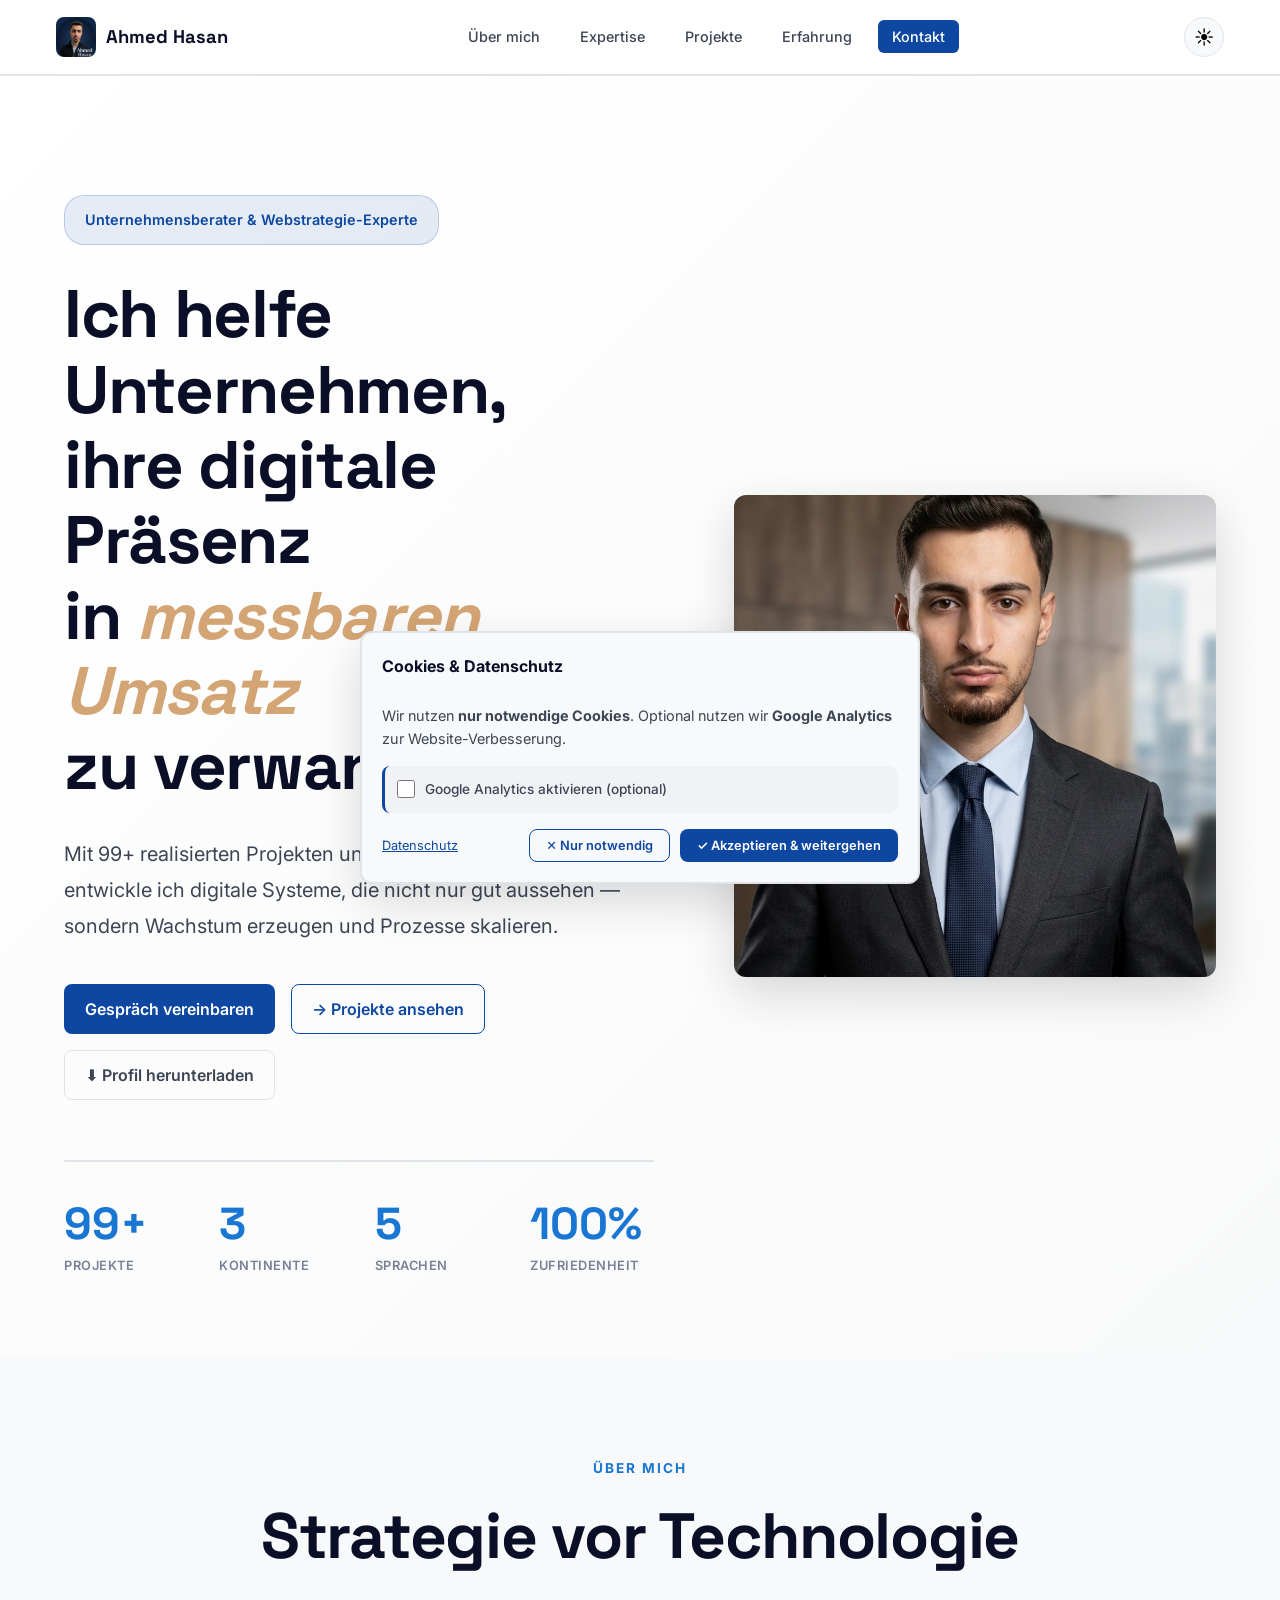
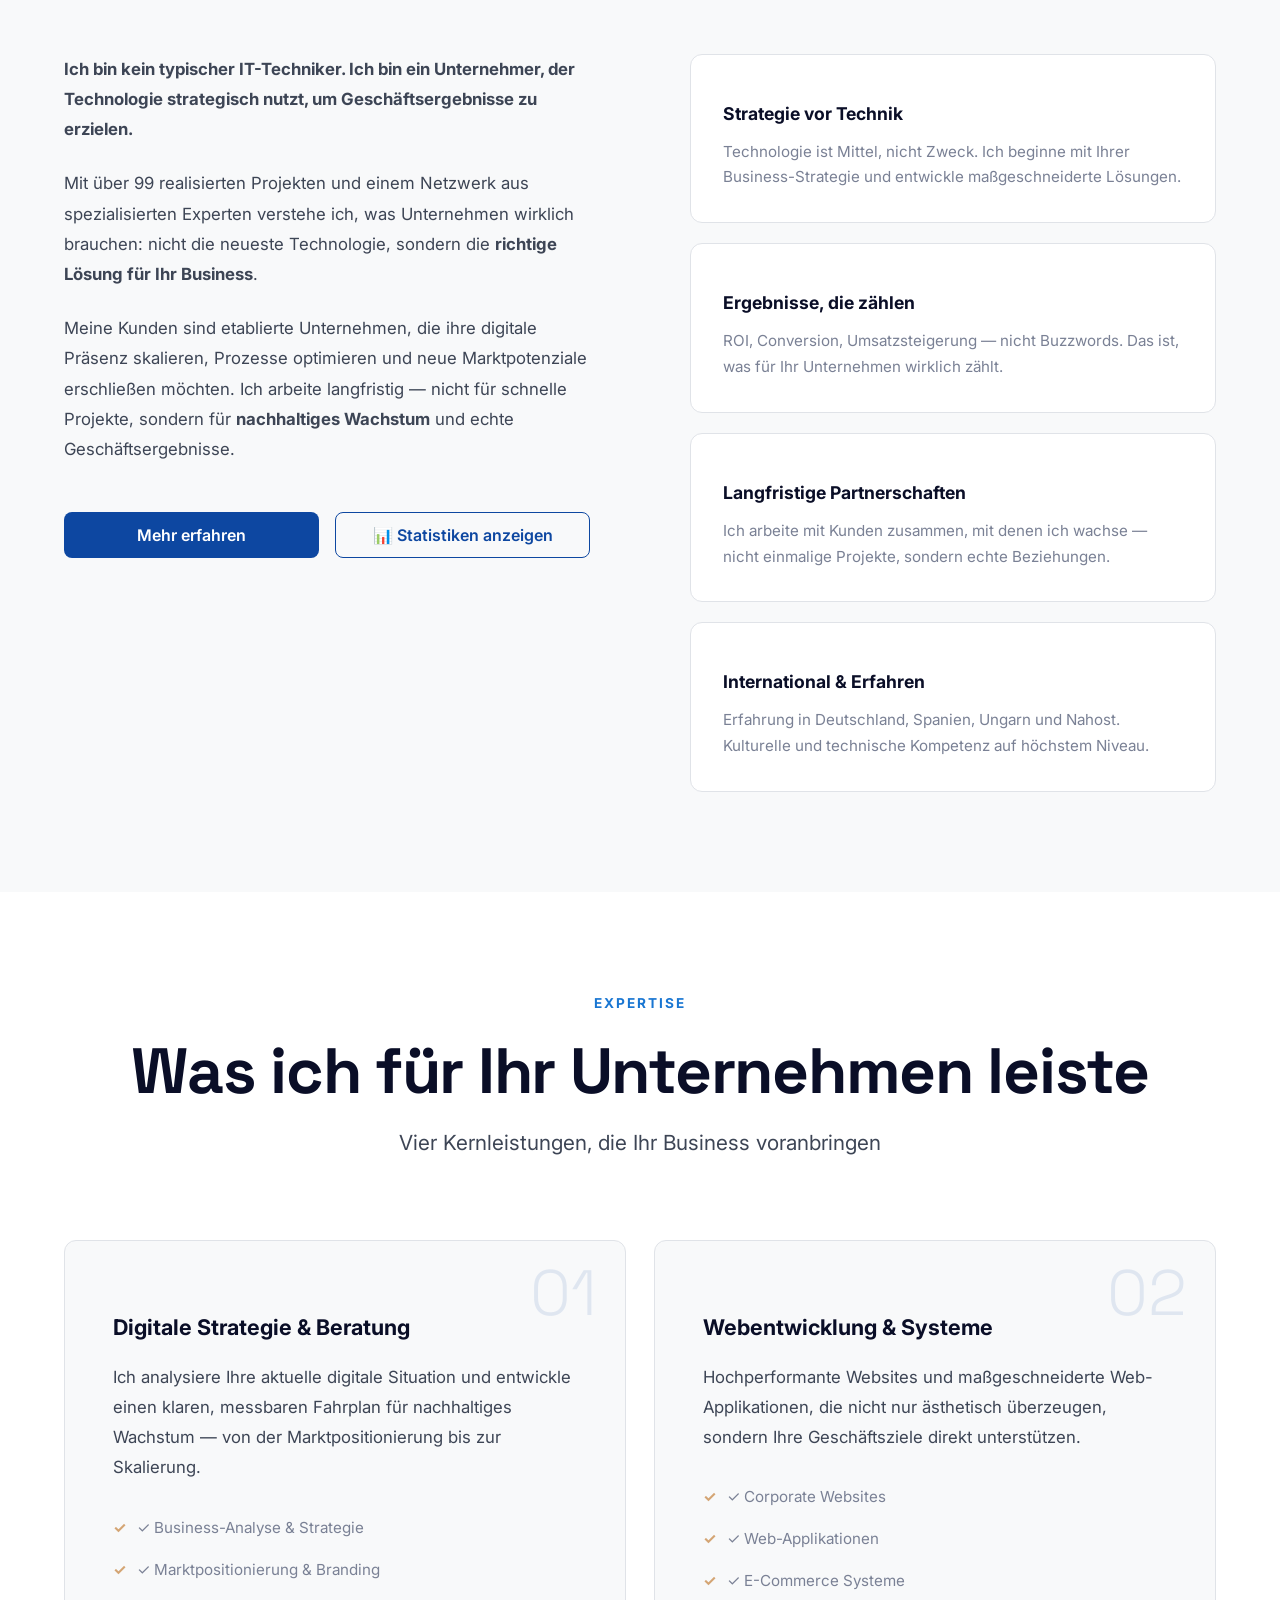
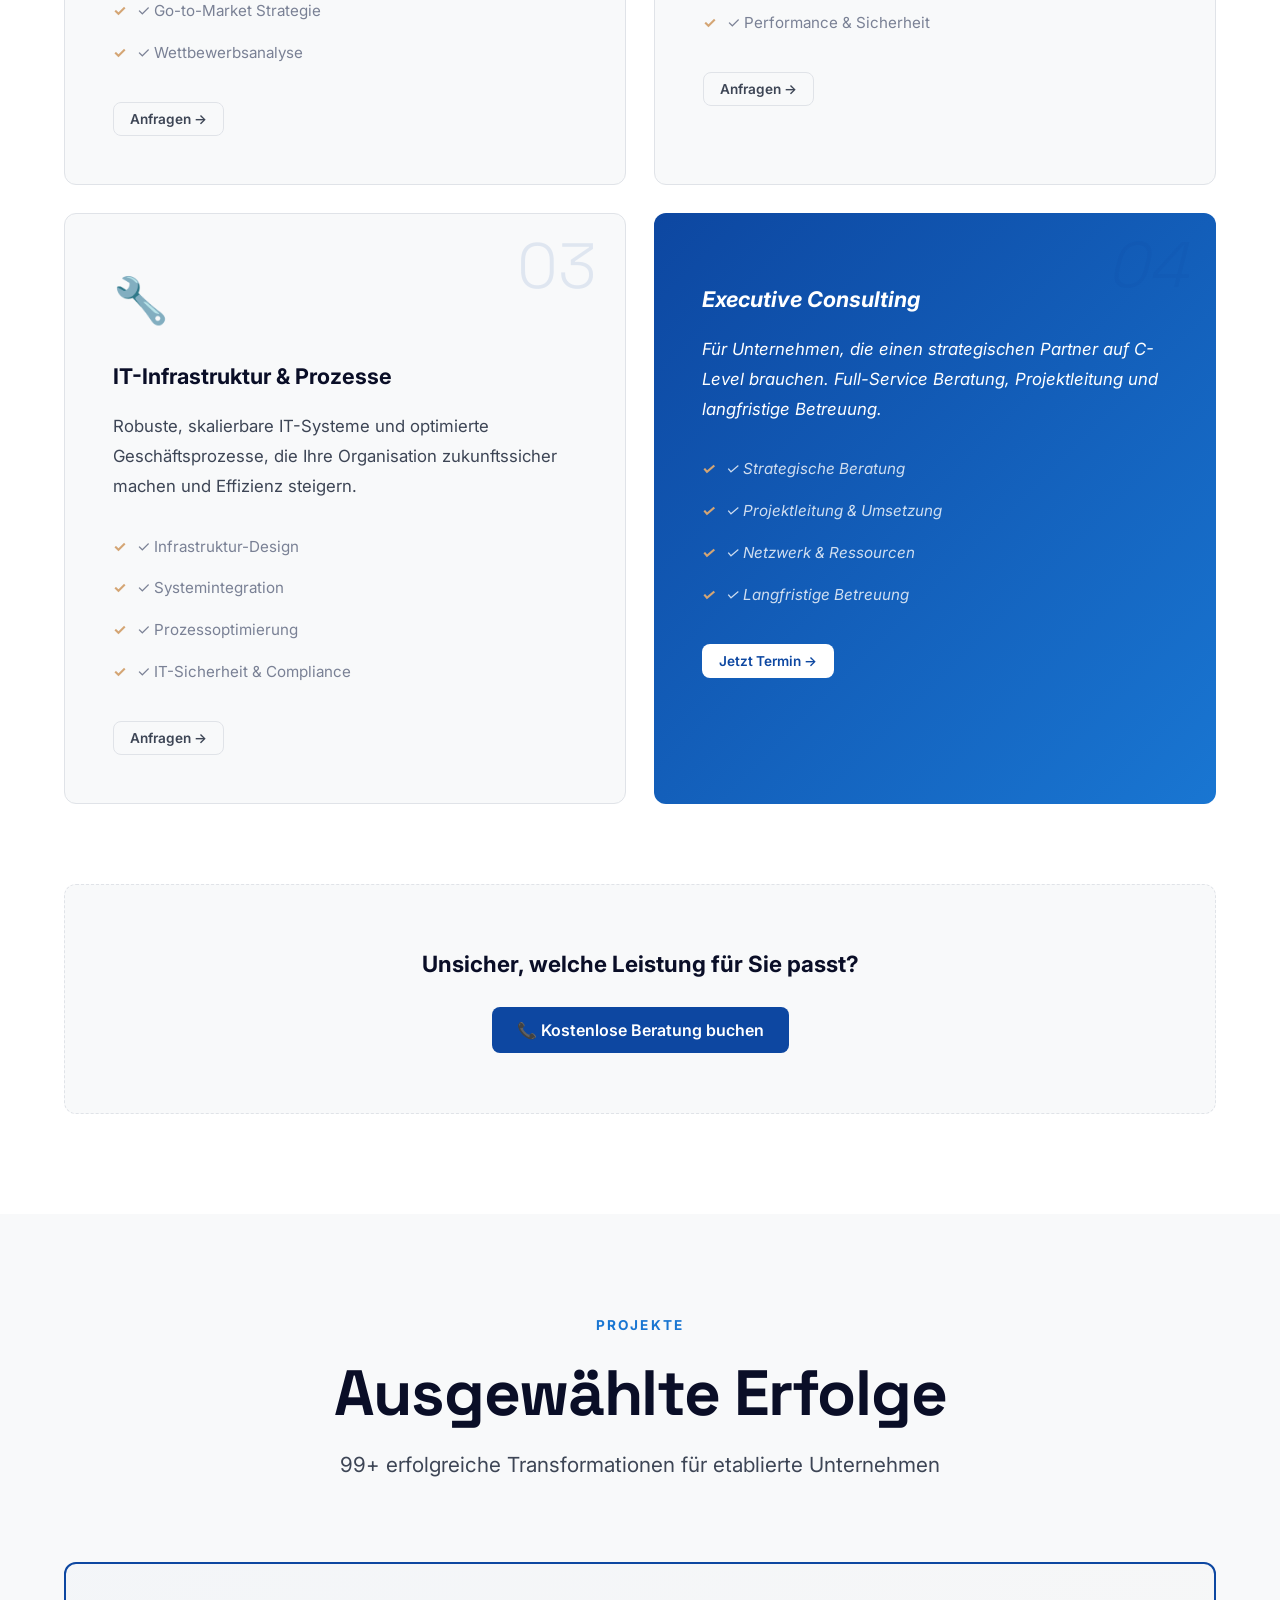
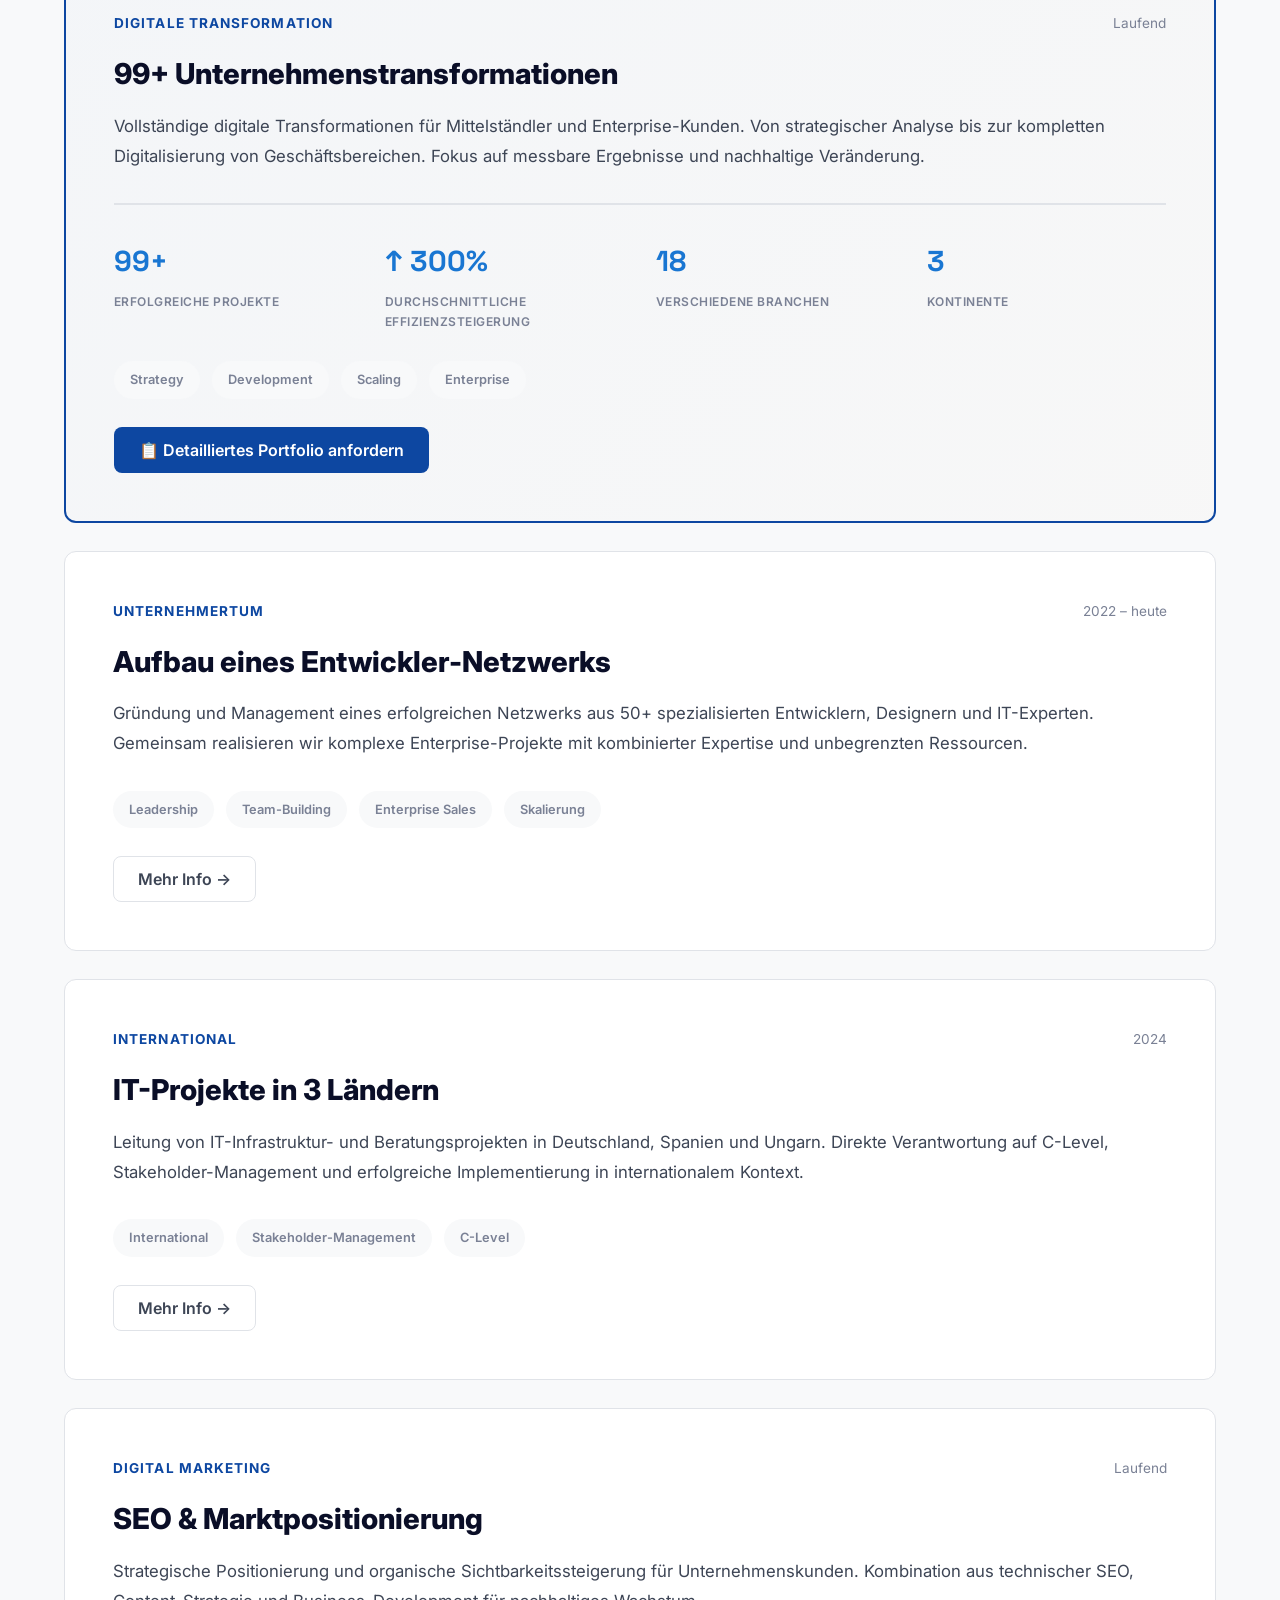
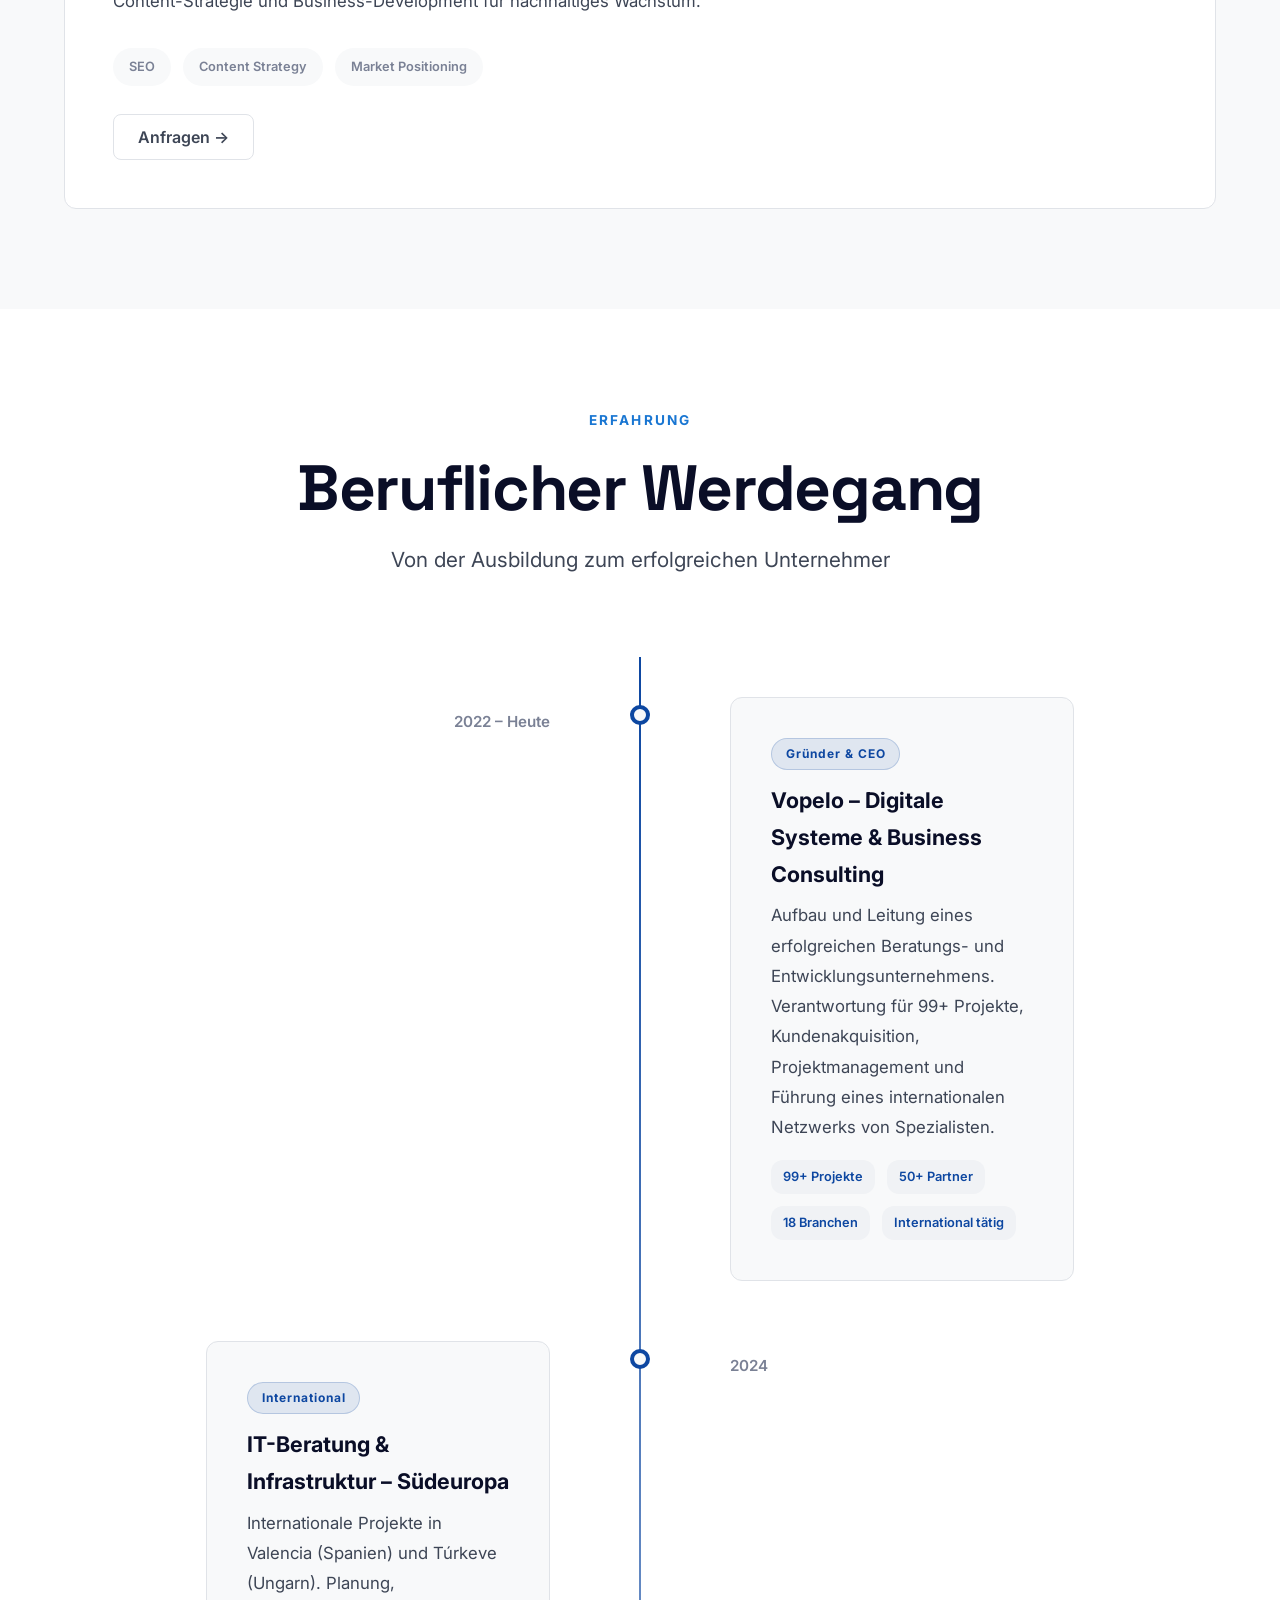
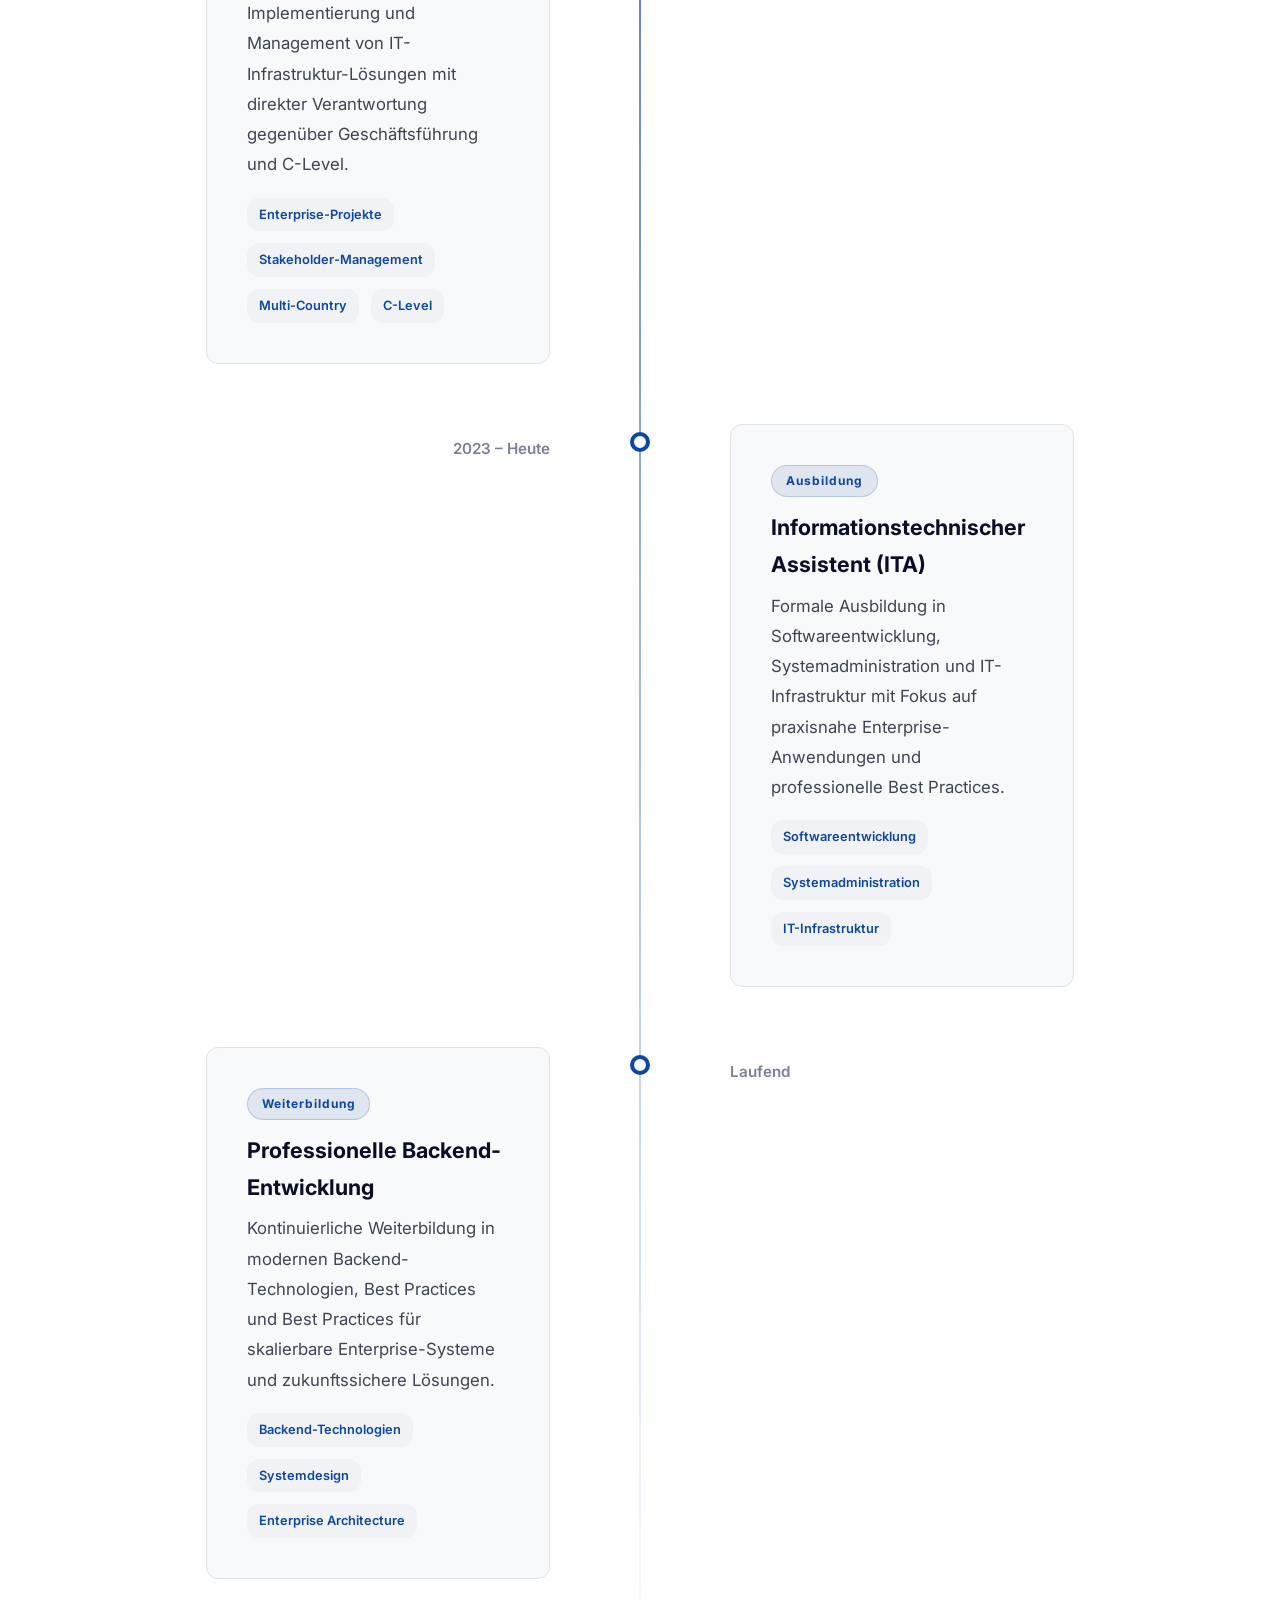
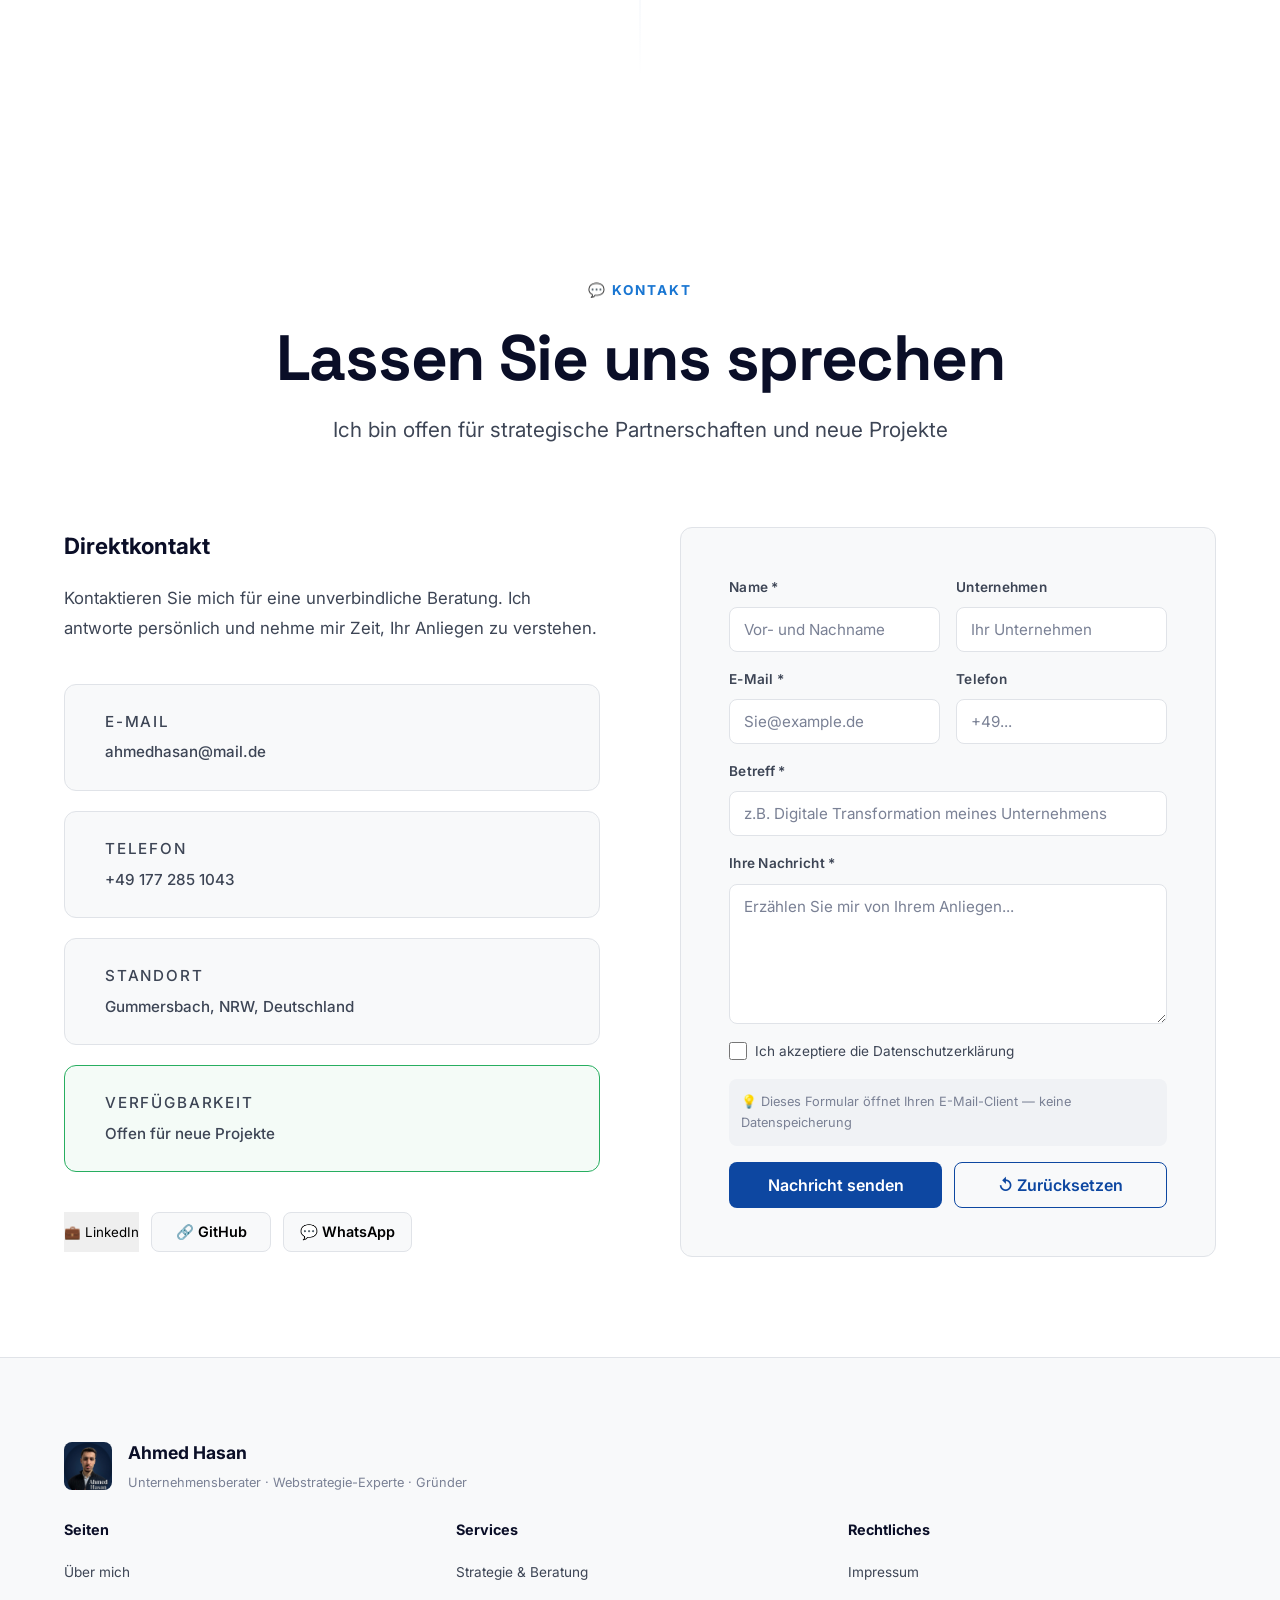
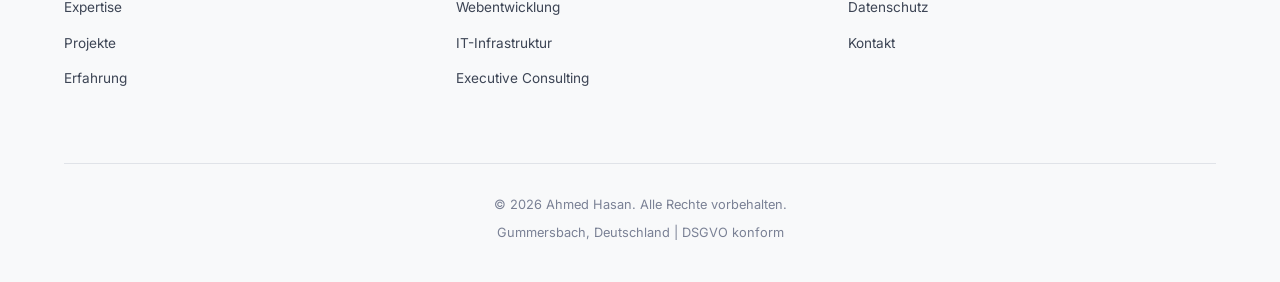
==== index.html @ b800919b "Update index.html" ====
<!DOCTYPE html>
<html lang="de">
<head>
  <meta charset="UTF-8" />
  <meta name="viewport" content="width=device-width, initial-scale=1.0" />
  <meta name="description" content="Ahmed Hasan – Unternehmensberater & Webstrategie-Experte." />
  <meta name="theme-color" content="#ffffff" id="meta-theme-color">
  
  <title>Ahmed Hasan – Unternehmensberater & Webstrategie-Experte</title>
  
  <link rel="icon" href="IMG_9596.jpg" type="image/jpeg">
  <link rel="apple-touch-icon" href="IMG_9596.jpg">
  
  <link rel="preconnect" href="https://fonts.googleapis.com" />
  <link rel="preconnect" href="https://fonts.gstatic.com" crossorigin />
  <link href="https://fonts.googleapis.com/css2?family=Inter:wght@300;400;500;600;700;800;900&family=Space+Grotesk:wght@700;800&display=swap" rel="stylesheet" />
  
  <link rel="stylesheet" href="style.css" />
</head>

<body>

<!-- COOKIE BANNER mit Analytics Checkbox -->
<div id="cookie-banner" class="cookie-banner">
  <div class="cookie-content">
    <div class="cookie-header">
      <h3> Cookies & Datenschutz</h3>
    </div>

    <div class="cookie-text">
      <p>Wir nutzen <strong>nur notwendige Cookies</strong>. Optional nutzen wir <strong>Google Analytics</strong> zur Website-Verbesserung.</p>
    </div>

    <div class="cookie-options">
      <label class="cookie-checkbox">
        <input type="checkbox" id="analytics-consent" />
        <span> Google Analytics aktivieren (optional)</span>
      </label>
    </div>

    <div class="cookie-actions">
      <a href="datenschutz.html" class="cookie-link">Datenschutz</a>
      <button id="cookie-decline" class="btn btn-secondary btn-sm">✕ Nur notwendig</button>
      <button id="cookie-accept" class="btn btn-primary btn-sm">✓ Akzeptieren & weitergehen</button>
    </div>
  </div>
</div>

<!-- NAVBAR -->
<nav id="navbar" class="navbar">
  <div class="nav-container">
    <a href="#hero" class="nav-brand">
      <img src="IMG_9596.jpg" alt="AH Logo" class="nav-logo" />
      <span>Ahmed Hasan</span>
    </a>
    
    <ul class="nav-menu">
      <li><a href="#about">Über mich</a></li>
      <li><a href="#expertise">Expertise</a></li>
      <li><a href="#projects">Projekte</a></li>
      <li><a href="#experience">Erfahrung</a></li>
      <li><a href="#contact" class="nav-cta">Kontakt</a></li>
    </ul>

    <div class="nav-actions">
      <button id="theme-toggle" class="theme-btn">☀️</button>
      <button id="menu-toggle" class="menu-toggle">
        <span></span><span></span><span></span>
      </button>
    </div>
  </div>
</nav>

<!-- MOBILE MENU -->
<div id="mobile-menu" class="mobile-menu">
  <a href="#about">Über mich</a>
  <a href="#expertise">Expertise</a>
  <a href="#projects">Projekte</a>
  <a href="#experience">Erfahrung</a>
  <a href="#contact">Kontakt</a>
</div>

<!-- HERO SECTION -->
<section id="hero" class="hero">
  <div class="hero-container">
    <div class="hero-text">
      <div class="hero-badge">Unternehmensberater & Webstrategie-Experte</div>
      
      <h1 class="hero-title">
        Ich helfe Unternehmen,<br>
        ihre digitale Präsenz<br>
        in <span class="highlight">messbaren Umsatz</span><br>
        zu verwandeln.
      </h1>
      
      <p class="hero-subtitle">
        Mit 99+ realisierten Projekten und internationaler Erfahrung entwickle ich digitale Systeme, die nicht nur gut aussehen — sondern Wachstum erzeugen und Prozesse skalieren.
      </p>

      <div class="hero-ctas">
        <button class="btn btn-primary" onclick="document.getElementById('contact').scrollIntoView({behavior:'smooth'})">Gespräch vereinbaren</button>
        <button class="btn btn-secondary" onclick="document.getElementById('projects').scrollIntoView({behavior:'smooth'})">→ Projekte ansehen</button>
        <button class="btn btn-outline">⬇ Profil herunterladen</button>
      </div>

      <div class="hero-stats">
        <div class="stat">
          <div class="stat-num">99+</div>
          <div class="stat-label">Projekte</div>
        </div>
        <div class="stat">
          <div class="stat-num">3</div>
          <div class="stat-label">Kontinente</div>
        </div>
        <div class="stat">
          <div class="stat-num">5</div>
          <div class="stat-label">Sprachen</div>
        </div>
        <div class="stat">
          <div class="stat-num">100%</div>
          <div class="stat-label">Zufriedenheit</div>
        </div>
      </div>
    </div>

    <div class="hero-image">
      <img src="IMG_9595.jpg" alt="Ahmed Hasan" />
    </div>
  </div>
</section>

<!-- ABOUT SECTION -->
<section id="about" class="section about">
  <div class="container">
    <div class="section-top">
      <span class="section-label">ÜBER MICH</span>
      <h2>Strategie vor Technologie</h2>
    </div>

    <div class="about-content">
      <div class="about-text">
        <p class="about-lead">
          Ich bin kein typischer IT-Techniker. Ich bin ein Unternehmer, der Technologie strategisch nutzt, um Geschäftsergebnisse zu erzielen.
        </p>

        <p>
          Mit über 99 realisierten Projekten und einem Netzwerk aus spezialisierten Experten verstehe ich, was Unternehmen wirklich brauchen: nicht die neueste Technologie, sondern die <strong>richtige Lösung für Ihr Business</strong>.
        </p>

        <p>
          Meine Kunden sind etablierte Unternehmen, die ihre digitale Präsenz skalieren, Prozesse optimieren und neue Marktpotenziale erschließen möchten. Ich arbeite langfristig — nicht für schnelle Projekte, sondern für <strong>nachhaltiges Wachstum</strong> und echte Geschäftsergebnisse.
        </p>

        <div class="about-actions">
          <button class="btn btn-primary">Mehr erfahren</button>
          <button class="btn btn-secondary">📊 Statistiken anzeigen</button>
        </div>
      </div>

      <div class="about-cards">
        <div class="about-card">
          <div class="card-icon"></div>
          <h3>Strategie vor Technik</h3>
          <p>Technologie ist Mittel, nicht Zweck. Ich beginne mit Ihrer Business-Strategie und entwickle maßgeschneiderte Lösungen.</p>
        </div>
        <div class="about-card">
          <div class="card-icon"></div>
          <h3>Ergebnisse, die zählen</h3>
          <p>ROI, Conversion, Umsatzsteigerung — nicht Buzzwords. Das ist, was für Ihr Unternehmen wirklich zählt.</p>
        </div>
        <div class="about-card">
          <div class="card-icon"></div>
          <h3>Langfristige Partnerschaften</h3>
          <p>Ich arbeite mit Kunden zusammen, mit denen ich wachse — nicht einmalige Projekte, sondern echte Beziehungen.</p>
        </div>
        <div class="about-card">
          <div class="card-icon"></div>
          <h3>International & Erfahren</h3>
          <p>Erfahrung in Deutschland, Spanien, Ungarn und Nahost. Kulturelle und technische Kompetenz auf höchstem Niveau.</p>
        </div>
      </div>
    </div>
  </div>
</section>

<!-- EXPERTISE SECTION -->
<section id="expertise" class="section expertise">
  <div class="container">
    <div class="section-top">
      <span class="section-label"> EXPERTISE</span>
      <h2>Was ich für Ihr Unternehmen leiste</h2>
      <p class="section-subtitle">Vier Kernleistungen, die Ihr Business voranbringen</p>
    </div>

    <div class="expertise-cards">
      <div class="exp-card">
        <div class="exp-number">01</div>
        <div class="exp-icon"></div>
        <h3>Digitale Strategie & Beratung</h3>
        <p>Ich analysiere Ihre aktuelle digitale Situation und entwickle einen klaren, messbaren Fahrplan für nachhaltiges Wachstum — von der Marktpositionierung bis zur Skalierung.</p>
        <ul class="exp-list">
          <li>✓ Business-Analyse & Strategie</li>
          <li>✓ Marktpositionierung & Branding</li>
          <li>✓ Go-to-Market Strategie</li>
          <li>✓ Wettbewerbsanalyse</li>
        </ul>
        <button class="btn btn-sm btn-outline" onclick="document.getElementById('contact').scrollIntoView({behavior:'smooth'})">Anfragen →</button>
      </div>

      <div class="exp-card">
        <div class="exp-number">02</div>
        <div class="exp-icon"></div>
        <h3>Webentwicklung & Systeme</h3>
        <p>Hochperformante Websites und maßgeschneiderte Web-Applikationen, die nicht nur ästhetisch überzeugen, sondern Ihre Geschäftsziele direkt unterstützen.</p>
        <ul class="exp-list">
          <li>✓ Corporate Websites</li>
          <li>✓ Web-Applikationen</li>
          <li>✓ E-Commerce Systeme</li>
          <li>✓ Performance & Sicherheit</li>
        </ul>
        <button class="btn btn-sm btn-outline" onclick="document.getElementById('contact').scrollIntoView({behavior:'smooth'})">Anfragen →</button>
      </div>

      <div class="exp-card">
        <div class="exp-number">03</div>
        <div class="exp-icon">🔧</div>
        <h3>IT-Infrastruktur & Prozesse</h3>
        <p>Robuste, skalierbare IT-Systeme und optimierte Geschäftsprozesse, die Ihre Organisation zukunftssicher machen und Effizienz steigern.</p>
        <ul class="exp-list">
          <li>✓ Infrastruktur-Design</li>
          <li>✓ Systemintegration</li>
          <li>✓ Prozessoptimierung</li>
          <li>✓ IT-Sicherheit & Compliance</li>
        </ul>
        <button class="btn btn-sm btn-outline" onclick="document.getElementById('contact').scrollIntoView({behavior:'smooth'})">Anfragen →</button>
      </div>

      <div class="exp-card highlight">
        <div class="exp-number">04</div>
        <div class="exp-icon"></div>
        <h3>Executive Consulting</h3>
        <p>Für Unternehmen, die einen strategischen Partner auf C-Level brauchen. Full-Service Beratung, Projektleitung und langfristige Betreuung.</p>
        <ul class="exp-list">
          <li>✓ Strategische Beratung</li>
          <li>✓ Projektleitung & Umsetzung</li>
          <li>✓ Netzwerk & Ressourcen</li>
          <li>✓ Langfristige Betreuung</li>
        </ul>
        <button class="btn btn-sm btn-light" onclick="document.getElementById('contact').scrollIntoView({behavior:'smooth'})">Jetzt Termin →</button>
      </div>
    </div>

    <div class="expertise-cta">
      <h3>Unsicher, welche Leistung für Sie passt?</h3>
      <button class="btn btn-primary" onclick="document.getElementById('contact').scrollIntoView({behavior:'smooth'})">📞 Kostenlose Beratung buchen</button>
    </div>
  </div>
</section>

<!-- PROJECTS SECTION -->
<section id="projects" class="section projects">
  <div class="container">
    <div class="section-top">
      <span class="section-label"> PROJEKTE</span>
      <h2>Ausgewählte Erfolge</h2>
      <p class="section-subtitle">99+ erfolgreiche Transformationen für etablierte Unternehmen</p>
    </div>

    <div class="projects-list">
      <div class="project featured">
        <div class="project-header">
          <span class="project-tag">Digitale Transformation</span>
          <span class="project-year">Laufend</span>
        </div>
        <h3>99+ Unternehmenstransformationen</h3>
        <p>Vollständige digitale Transformationen für Mittelständler und Enterprise-Kunden. Von strategischer Analyse bis zur kompletten Digitalisierung von Geschäftsbereichen. Fokus auf messbare Ergebnisse und nachhaltige Veränderung.</p>
        
        <div class="project-results">
          <div class="pr-item">
            <span class="pr-value">99+</span>
            <span class="pr-label">Erfolgreiche Projekte</span>
          </div>
          <div class="pr-item">
            <span class="pr-value">↑ 300%</span>
            <span class="pr-label">Durchschnittliche Effizienzsteigerung</span>
          </div>
          <div class="pr-item">
            <span class="pr-value">18</span>
            <span class="pr-label">Verschiedene Branchen</span>
          </div>
          <div class="pr-item">
            <span class="pr-value">3</span>
            <span class="pr-label">Kontinente</span>
          </div>
        </div>

        <div class="project-tags">
          <span>Strategy</span>
          <span>Development</span>
          <span>Scaling</span>
          <span>Enterprise</span>
        </div>

        <button class="btn btn-primary">📋 Detailliertes Portfolio anfordern</button>
      </div>

      <div class="project">
        <div class="project-header">
          <span class="project-tag">Unternehmertum</span>
          <span class="project-year">2022 – heute</span>
        </div>
        <h3>Aufbau eines Entwickler-Netzwerks</h3>
        <p>Gründung und Management eines erfolgreichen Netzwerks aus 50+ spezialisierten Entwicklern, Designern und IT-Experten. Gemeinsam realisieren wir komplexe Enterprise-Projekte mit kombinierter Expertise und unbegrenzten Ressourcen.</p>
        <div class="project-tags">
          <span>Leadership</span>
          <span>Team-Building</span>
          <span>Enterprise Sales</span>
          <span>Skalierung</span>
        </div>
        <button class="btn btn-outline">Mehr Info →</button>
      </div>

      <div class="project">
        <div class="project-header">
          <span class="project-tag">International</span>
          <span class="project-year">2024</span>
        </div>
        <h3>IT-Projekte in 3 Ländern</h3>
        <p>Leitung von IT-Infrastruktur- und Beratungsprojekten in Deutschland, Spanien und Ungarn. Direkte Verantwortung auf C-Level, Stakeholder-Management und erfolgreiche Implementierung in internationalem Kontext.</p>
        <div class="project-tags">
          <span>International</span>
          <span>Stakeholder-Management</span>
          <span>C-Level</span>
        </div>
        <button class="btn btn-outline">Mehr Info →</button>
      </div>

      <div class="project">
        <div class="project-header">
          <span class="project-tag">Digital Marketing</span>
          <span class="project-year">Laufend</span>
        </div>
        <h3>SEO & Marktpositionierung</h3>
        <p>Strategische Positionierung und organische Sichtbarkeitssteigerung für Unternehmenskunden. Kombination aus technischer SEO, Content-Strategie und Business-Development für nachhaltiges Wachstum.</p>
        <div class="project-tags">
          <span>SEO</span>
          <span>Content Strategy</span>
          <span>Market Positioning</span>
        </div>
        <button class="btn btn-outline">Anfragen →</button>
      </div>
    </div>
  </div>
</section>

<!-- EXPERIENCE SECTION -->
<section id="experience" class="section experience">
  <div class="container">
    <div class="section-top">
      <span class="section-label">ERFAHRUNG</span>
      <h2>Beruflicher Werdegang</h2>
      <p class="section-subtitle">Von der Ausbildung zum erfolgreichen Unternehmer</p>
    </div>

    <div class="experience-list">
      <div class="exp-item">
        <div class="exp-year">2022 – Heute</div>
        <div class="exp-marker"></div>
        <div class="exp-details">
          <span class="exp-badge">Gründer & CEO</span>
          <h3>Vopelo – Digitale Systeme & Business Consulting</h3>
          <p>Aufbau und Leitung eines erfolgreichen Beratungs- und Entwicklungsunternehmens. Verantwortung für 99+ Projekte, Kundenakquisition, Projektmanagement und Führung eines internationalen Netzwerks von Spezialisten.</p>
          <div class="exp-stats">
            <span>99+ Projekte</span>
            <span>50+ Partner</span>
            <span>18 Branchen</span>
            <span>International tätig</span>
          </div>
        </div>
      </div>

      <div class="exp-item">
        <div class="exp-year">2024</div>
        <div class="exp-marker"></div>
        <div class="exp-details">
          <span class="exp-badge">International</span>
          <h3>IT-Beratung & Infrastruktur – Südeuropa</h3>
          <p>Internationale Projekte in Valencia (Spanien) und Túrkeve (Ungarn). Planung, Implementierung und Management von IT-Infrastruktur-Lösungen mit direkter Verantwortung gegenüber Geschäftsführung und C-Level.</p>
          <div class="exp-stats">
            <span>Enterprise-Projekte</span>
            <span>Stakeholder-Management</span>
            <span>Multi-Country</span>
            <span>C-Level</span>
          </div>
        </div>
      </div>

      <div class="exp-item">
        <div class="exp-year">2023 – Heute</div>
        <div class="exp-marker"></div>
        <div class="exp-details">
          <span class="exp-badge">Ausbildung</span>
          <h3>Informationstechnischer Assistent (ITA)</h3>
          <p>Formale Ausbildung in Softwareentwicklung, Systemadministration und IT-Infrastruktur mit Fokus auf praxisnahe Enterprise-Anwendungen und professionelle Best Practices.</p>
          <div class="exp-stats">
            <span>Softwareentwicklung</span>
            <span>Systemadministration</span>
            <span>IT-Infrastruktur</span>
          </div>
        </div>
      </div>

      <div class="exp-item">
        <div class="exp-year">Laufend</div>
        <div class="exp-marker"></div>
        <div class="exp-details">
          <span class="exp-badge">Weiterbildung</span>
          <h3>Professionelle Backend-Entwicklung</h3>
          <p>Kontinuierliche Weiterbildung in modernen Backend-Technologien, Best Practices und Best Practices für skalierbare Enterprise-Systeme und zukunftssichere Lösungen.</p>
          <div class="exp-stats">
            <span>Backend-Technologien</span>
            <span>Systemdesign</span>
            <span>Enterprise Architecture</span>
          </div>
        </div>
      </div>
    </div>
  </div>
</section>

<!-- CONTACT SECTION -->
<section id="contact" class="section contact">
  <div class="container">
    <div class="section-top">
      <span class="section-label">💬 KONTAKT</span>
      <h2>Lassen Sie uns sprechen</h2>
      <p class="section-subtitle">Ich bin offen für strategische Partnerschaften und neue Projekte</p>
    </div>

    <div class="contact-content">
      <div class="contact-info">
        <h3>Direktkontakt</h3>
        <p>
          Kontaktieren Sie mich für eine unverbindliche Beratung. Ich antworte persönlich und nehme mir Zeit, Ihr Anliegen zu verstehen.
        </p>

        <div class="contact-methods">
          <div class="contact-method">
            <div class="method-icon"></div>
            <div>
              <span class="method-label">E-Mail</span>
              <a href="mailto:ahmedhasan@mail.de">ahmedhasan@mail.de</a>
            </div>
          </div>

          <div class="contact-method">
            <div class="method-icon"></div>
            <div>
              <span class="method-label">Telefon</span>
              <a href="tel:+491772851043">+49 177 285 1043</a>
            </div>
          </div>

          <div class="contact-method">
            <div class="method-icon"></div>
            <div>
              <span class="method-label">Standort</span>
              <span>Gummersbach, NRW, Deutschland</span>
            </div>
          </div>

          <div class="contact-method available">
            <div class="method-icon"></div>
            <div>
              <span class="method-label">Verfügbarkeit</span>
              <span>Offen für neue Projekte</span>
            </div>
          </div>
        </div>

        <div class="contact-social">
          <button class="https://www.linkedin.com/in/ahmed-hasan-a974153bb?utm_source=share_via&utm_content=profile&utm_medium=member_ios">💼 LinkedIn</button>
          <button class="social-btn">🔗 GitHub</button>
          <button class="social-btn">💬 WhatsApp</button>
        </div>
      </div>

      <form class="contact-form" id="contact-form">
        <div class="form-row">
          <div class="form-group">
            <label>Name *</label>
            <input type="text" id="name" required placeholder="Vor- und Nachname" />
          </div>
          <div class="form-group">
            <label>Unternehmen</label>
            <input type="text" id="company" placeholder="Ihr Unternehmen" />
          </div>
        </div>

        <div class="form-row">
          <div class="form-group">
            <label>E-Mail *</label>
            <input type="email" id="email" required placeholder="Sie@example.de" />
          </div>
          <div class="form-group">
            <label>Telefon</label>
            <input type="tel" id="phone" placeholder="+49..." />
          </div>
        </div>

        <div class="form-group">
          <label>Betreff *</label>
          <input type="text" id="subject" required placeholder="z.B. Digitale Transformation meines Unternehmens" />
        </div>

        <div class="form-group">
          <label>Ihre Nachricht *</label>
          <textarea id="message" rows="6" required placeholder="Erzählen Sie mir von Ihrem Anliegen..."></textarea>
        </div>

        <label class="checkbox">
          <input type="checkbox" required />
          <span>Ich akzeptiere die <a href="datenschutz.html">Datenschutzerklärung</a></span>
        </label>

        <p class="form-note">💡 Dieses Formular öffnet Ihren E-Mail-Client — keine Datenspeicherung</p>

        <div class="form-buttons">
          <button type="button" class="btn btn-primary btn-full" id="form-submit"> Nachricht senden</button>
          <button type="button" class="btn btn-secondary btn-full" id="form-reset">↺ Zurücksetzen</button>
        </div>
      </form>
    </div>
  </div>
</section>

<!-- FOOTER -->
<footer class="footer">
  <div class="container">
    <div class="footer-content">
      <div class="footer-brand">
        <img src="IMG_9596.jpg" alt="AH" class="footer-logo" />
        <div>
          <h3>Ahmed Hasan</h3>
          <p>Unternehmensberater · Webstrategie-Experte · Gründer</p>
        </div>
      </div>

      <div class="footer-sections">
        <div class="footer-section">
          <h4>Seiten</h4>
          <ul>
            <li><a href="#about">Über mich</a></li>
            <li><a href="#expertise">Expertise</a></li>
            <li><a href="#projects">Projekte</a></li>
            <li><a href="#experience">Erfahrung</a></li>
          </ul>
        </div>
        <div class="footer-section">
          <h4>Services</h4>
          <ul>
            <li><a href="#expertise">Strategie & Beratung</a></li>
            <li><a href="#expertise">Webentwicklung</a></li>
            <li><a href="#expertise">IT-Infrastruktur</a></li>
            <li><a href="#expertise">Executive Consulting</a></li>
          </ul>
        </div>
        <div class="footer-section">
          <h4>Rechtliches</h4>
          <ul>
            <li><a href="Impressum .html">Impressum</a></li>
            <li><a href="datenschutz.html">Datenschutz</a></li>
            <li><a href="#contact">Kontakt</a></li>
          </ul>
        </div>
      </div>
    </div>

    <div class="footer-bottom">
      <p>&copy; <span id="year"></span> Ahmed Hasan. Alle Rechte vorbehalten.</p>
      <p>Gummersbach, Deutschland | DSGVO konform</p>
    </div>
  </div>
</footer>

<!-- SCROLL TOP -->
<button id="scroll-top" class="scroll-top">↑</button>

<script src="script.js"></script>
</body>
</html>
---- style.css ----
/* ============================================================
   Ahmed Hasan – Executive Portfolio (Mobile-Optimized)
   NO Horizontal Scrolling - Fully Responsive
   ============================================================ */

:root {
  /* Light Mode */
  --bg-primary: #ffffff;
  --bg-secondary: #f8f9fa;
  --bg-tertiary: #f0f2f5;
  --text-primary: #0a0e27;
  --text-secondary: #3d4555;
  --text-tertiary: #7a8195;
  --border-color: #e0e3e8;
  
  --accent-primary: #0d47a1;
  --accent-secondary: #1976d2;
  --accent-gold: #d4a574;
  --accent-success: #27ae60;
  
  --shadow-sm: 0 2px 8px rgba(0, 0, 0, 0.06);
  --shadow-md: 0 8px 24px rgba(0, 0, 0, 0.1);
  --shadow-lg: 0 16px 48px rgba(0, 0, 0, 0.15);
  
  --radius: 12px;
  --transition: 0.3s ease;
  --font-main: 'Inter', system-ui, sans-serif;
  --font-display: 'Space Grotesk', 'Inter', sans-serif;
}

[data-theme="dark"] {
  --bg-primary: #0f1419;
  --bg-secondary: #1a1f2a;
  --bg-tertiary: #252d3a;
  --text-primary: #f8fafc;
  --text-secondary: #d4dce8;
  --text-tertiary: #9ca3b0;
  --border-color: #2a3447;
}

/* === RESET === */
* {
  margin: 0;
  padding: 0;
  box-sizing: border-box;
}

html {
  scroll-behavior: smooth;
  scroll-padding-top: 80px;
  overflow-x: hidden;
}

body {
  font-family: var(--font-main);
  background: var(--bg-primary);
  color: var(--text-primary);
  line-height: 1.7;
  transition: background var(--transition), color var(--transition);
  overflow-x: hidden;
  width: 100%;
  max-width: 100vw;
}

img {
  max-width: 100%;
  height: auto;
  display: block;
}

a {
  color: inherit;
  text-decoration: none;
}

ul {
  list-style: none;
}

button {
  border: none;
  font-family: var(--font-main);
  cursor: pointer;
}

/* === CONTAINER === */
.container {
  max-width: 1200px;
  margin: 0 auto;
  padding: 0 24px;
  width: 100%;
  box-sizing: border-box;
}

/* === SECTIONS === */
.section {
  padding: 100px 0;
  position: relative;
  width: 100%;
  overflow: hidden;
}

.section-top {
  text-align: center;
  margin-bottom: 80px;
  padding: 0;
}

.section-label {
  font-size: 0.85rem;
  font-weight: 700;
  letter-spacing: 0.15em;
  text-transform: uppercase;
  color: var(--accent-secondary);
  display: block;
  margin-bottom: 20px;
}

.section-top h2 {
  font-size: clamp(2rem, 6vw, 4rem);
  font-weight: 900;
  letter-spacing: -0.02em;
  line-height: 1.15;
  color: var(--text-primary);
  font-family: var(--font-display);
  margin-bottom: 16px;
  word-break: break-word;
}

.section-subtitle {
  font-size: clamp(1rem, 3vw, 1.3rem);
  color: var(--text-secondary);
  max-width: 700px;
  margin: 0 auto;
  padding: 0 12px;
}

/* === BUTTONS === */
.btn {
  display: inline-flex;
  align-items: center;
  justify-content: center;
  padding: 12px 24px;
  border-radius: 8px;
  font-size: clamp(0.85rem, 2vw, 1rem);
  font-weight: 600;
  cursor: pointer;
  border: 1.5px solid transparent;
  transition: all var(--transition);
  text-decoration: none;
  white-space: nowrap;
  flex-wrap: wrap;
  gap: 8px;
}

.btn-primary {
  background: var(--accent-primary);
  color: white;
}

.btn-primary:hover {
  opacity: 0.9;
  transform: translateY(-2px);
}

.btn-secondary {
  background: transparent;
  color: var(--accent-primary);
  border-color: var(--accent-primary);
}

.btn-secondary:hover {
  background: var(--accent-primary);
  color: white;
}

.btn-outline {
  background: transparent;
  color: var(--text-secondary);
  border-color: var(--border-color);
}

.btn-outline:hover {
  border-color: var(--accent-primary);
  color: var(--accent-primary);
}

.btn-sm {
  padding: 8px 16px;
  font-size: 0.85rem;
}

.btn-full {
  width: 100%;
}

.btn-light {
  background: white;
  color: var(--accent-primary);
}

/* === NAVBAR === */
.navbar {
  position: fixed;
  top: 0;
  left: 0;
  right: 0;
  height: 75px;
  z-index: 800;
  background: rgba(255, 255, 255, 0.7);
  backdrop-filter: blur(12px);
  border-bottom: 1px solid var(--border-color);
  transition: all var(--transition);
  width: 100%;
  overflow-x: hidden;
}

[data-theme="dark"] .navbar {
  background: rgba(15, 20, 25, 0.7);
}

.nav-container {
  max-width: 1200px;
  margin: 0 auto;
  padding: 0 16px;
  height: 100%;
  display: flex;
  align-items: center;
  justify-content: space-between;
  gap: 20px;
  width: 100%;
  box-sizing: border-box;
}

.nav-brand {
  display: flex;
  align-items: center;
  gap: 10px;
  font-weight: 800;
  font-size: clamp(0.9rem, 2vw, 1.15rem);
  color: var(--text-primary);
  flex-shrink: 0;
  font-family: var(--font-display);
}

.nav-logo {
  width: 40px;
  height: 40px;
  border-radius: 8px;
  object-fit: cover;
  display: block;
  flex-shrink: 0;
}

.nav-menu {
  display: none;
  gap: 12px;
  align-items: center;
  flex: 1;
  justify-content: center;
  list-style: none;
}

@media (min-width: 1024px) {
  .nav-menu {
    display: flex;
  }
}

.nav-menu a {
  padding: 8px 14px;
  font-size: 0.9rem;
  font-weight: 500;
  color: var(--text-secondary);
  border-radius: 6px;
  transition: all var(--transition);
  white-space: nowrap;
}

.nav-menu a:hover {
  color: var(--accent-primary);
  background: var(--bg-secondary);
}

.nav-cta {
  background: var(--accent-primary);
  color: white !important;
  padding: 8px 18px;
}

.nav-cta:hover {
  opacity: 0.9;
}

.nav-actions {
  display: flex;
  gap: 12px;
  align-items: center;
  flex-shrink: 0;
}

.theme-btn, .search-btn {
  width: 40px;
  height: 40px;
  border-radius: 50%;
  border: 1px solid var(--border-color);
  background: var(--bg-secondary);
  font-size: 1.2rem;
  cursor: pointer;
  transition: all var(--transition);
  display: flex;
  align-items: center;
  justify-content: center;
  flex-shrink: 0;
}

.theme-btn:hover, .search-btn:hover {
  background: var(--bg-tertiary);
}

.menu-toggle {
  width: 40px;
  height: 40px;
  background: transparent;
  cursor: pointer;
  display: flex;
  flex-direction: column;
  gap: 5px;
  align-items: center;
  justify-content: center;
  flex-shrink: 0;
}

@media (min-width: 1024px) {
  .menu-toggle {
    display: none;
  }
}

.menu-toggle span {
  width: 20px;
  height: 2px;
  background: var(--text-primary);
  border-radius: 1px;
  transition: all var(--transition);
}

.menu-toggle.open span:nth-child(1) {
  transform: translateY(8px) rotate(45deg);
}

.menu-toggle.open span:nth-child(2) {
  opacity: 0;
}

.menu-toggle.open span:nth-child(3) {
  transform: translateY(-8px) rotate(-45deg);
}

/* === MOBILE MENU === */
.mobile-menu {
  position: fixed;
  top: 75px;
  left: 0;
  right: 0;
  background: var(--bg-primary);
  border-bottom: 1px solid var(--border-color);
  max-height: 0;
  overflow: hidden;
  transition: max-height 0.3s ease;
  z-index: 799;
  width: 100%;
  box-sizing: border-box;
}

.mobile-menu.open {
  max-height: 400px;
}

.mobile-menu a {
  display: block;
  padding: 16px 24px;
  border-bottom: 1px solid var(--border-color);
  color: var(--text-secondary);
  font-size: 0.95rem;
  transition: all var(--transition);
}

.mobile-menu a:hover {
  background: var(--bg-secondary);
  color: var(--accent-primary);
}

/* === HERO === */
.hero {
  min-height: 100vh;
  display: flex;
  align-items: center;
  padding: clamp(100px, 15vw, 120px) 0 80px;
  margin-top: 75px;
  background: linear-gradient(135deg, var(--bg-primary) 0%, var(--bg-secondary) 100%);
  position: relative;
  width: 100%;
  overflow: hidden;
}

.hero-container {
  max-width: 1200px;
  margin: 0 auto;
  padding: 0 24px;
  display: grid;
  grid-template-columns: 1fr;
  gap: 50px;
  align-items: center;
  width: 100%;
  box-sizing: border-box;
}

@media (min-width: 1024px) {
  .hero-container {
    grid-template-columns: 1.1fr 0.9fr;
    gap: 80px;
  }
}

.hero-badge {
  display: inline-block;
  background: rgba(13, 71, 161, 0.1);
  color: var(--accent-primary);
  padding: 12px 20px;
  border-radius: 20px;
  font-size: 0.9rem;
  font-weight: 600;
  margin-bottom: 32px;
  border: 1px solid rgba(13, 71, 161, 0.2);
  max-width: 100%;
  word-break: break-word;
}

.hero-title {
  font-size: clamp(2.2rem, 6vw, 4.2rem);
  font-weight: 900;
  letter-spacing: -0.02em;
  line-height: 1.12;
  margin-bottom: 32px;
  color: var(--text-primary);
  font-family: var(--font-display);
  word-break: break-word;
}

.hero-title .highlight {
  color: var(--accent-gold);
  font-style: italic;
}

.hero-subtitle {
  font-size: clamp(1rem, 3vw, 1.25rem);
  line-height: 1.8;
  color: var(--text-secondary);
  margin-bottom: 40px;
  word-break: break-word;
}

.hero-ctas {
  display: flex;
  gap: 16px;
  margin-bottom: 60px;
  flex-wrap: wrap;
  width: 100%;
}

.hero-ctas .btn {
  flex: 1;
  min-width: 150px;
  padding: 14px 20px;
}

@media (min-width: 640px) {
  .hero-ctas .btn {
    flex: 0 1 auto;
  }
}

.hero-stats {
  display: grid;
  grid-template-columns: repeat(2, 1fr);
  gap: 24px;
  padding-top: 40px;
  border-top: 2px solid var(--border-color);
}

@media (min-width: 768px) {
  .hero-stats {
    grid-template-columns: repeat(4, 1fr);
    gap: 32px;
  }
}

.stat {
  display: flex;
  flex-direction: column;
  gap: 8px;
}

.stat-num {
  font-size: clamp(1.8rem, 5vw, 2.8rem);
  font-weight: 900;
  color: var(--accent-secondary);
  font-family: var(--font-display);
  line-height: 1;
}

.stat-label {
  font-size: 0.8rem;
  color: var(--text-tertiary);
  letter-spacing: 0.04em;
  text-transform: uppercase;
  font-weight: 600;
}

.hero-image {
  position: relative;
  width: 100%;
  max-width: 500px;
  margin: 0 auto;
}

.hero-image img {
  width: 100%;
  border-radius: var(--radius);
  box-shadow: var(--shadow-lg);
  object-fit: cover;
  aspect-ratio: 1;
  transition: transform 0.6s ease;
}

.hero-image:hover img {
  transform: scale(1.05);
}

/* === ABOUT === */
.about {
  background: var(--bg-secondary);
}

.about-content {
  display: grid;
  grid-template-columns: 1fr;
  gap: 48px;
  align-items: start;
}

@media (min-width: 1024px) {
  .about-content {
    grid-template-columns: 1fr 1fr;
    gap: 100px;
  }
}

.about-text {
  display: flex;
  flex-direction: column;
  gap: 24px;
}

.about-lead {
  font-size: clamp(1.1rem, 3vw, 1.3rem);
  font-weight: 700;
  color: var(--text-primary);
  line-height: 1.6;
}

.about-text p {
  font-size: clamp(0.95rem, 2vw, 1.05rem);
  color: var(--text-secondary);
  line-height: 1.8;
}

.about-actions {
  display: flex;
  gap: 16px;
  margin-top: 24px;
  flex-wrap: wrap;
}

.about-actions .btn {
  flex: 1;
  min-width: 140px;
}

.about-cards {
  display: grid;
  grid-template-columns: 1fr;
  gap: 20px;
}

.about-card {
  padding: 32px;
  background: var(--bg-primary);
  border: 1px solid var(--border-color);
  border-radius: var(--radius);
  transition: all var(--transition);
}

.about-card:hover {
  border-color: var(--accent-primary);
  box-shadow: var(--shadow-md);
  transform: translateY(-4px);
}

.card-icon {
  font-size: 2.4rem;
  margin-bottom: 12px;
}

.about-card h3 {
  font-size: 1.1rem;
  font-weight: 700;
  margin-bottom: 10px;
  color: var(--text-primary);
}

.about-card p {
  font-size: 0.95rem;
  color: var(--text-tertiary);
  margin: 0;
  line-height: 1.7;
}

/* === EXPERTISE === */
.expertise {
  background: var(--bg-primary);
}

.expertise-cards {
  display: grid;
  grid-template-columns: 1fr;
  gap: 28px;
  margin-bottom: 80px;
}

@media (min-width: 768px) {
  .expertise-cards {
    grid-template-columns: repeat(2, 1fr);
  }
}

.exp-card {
  padding: clamp(24px, 5vw, 48px);
  background: var(--bg-secondary);
  border: 1px solid var(--border-color);
  border-radius: var(--radius);
  transition: all var(--transition);
  position: relative;
  overflow: hidden;
}

.exp-card:hover {
  border-color: var(--accent-primary);
  box-shadow: var(--shadow-md);
  transform: translateY(-6px);
}

.exp-number {
  font-size: clamp(3rem, 8vw, 4rem);
  font-weight: 300;
  color: var(--accent-primary);
  opacity: 0.1;
  position: absolute;
  top: 20px;
  right: 28px;
  font-family: var(--font-display);
  line-height: 1;
}

.exp-icon {
  font-size: 2.8rem;
  margin-bottom: 20px;
  position: relative;
  z-index: 1;
}

.exp-card h3 {
  font-size: clamp(1.1rem, 3vw, 1.35rem);
  font-weight: 700;
  margin-bottom: 16px;
  color: var(--text-primary);
  position: relative;
  z-index: 1;
  word-break: break-word;
}

.exp-card p {
  font-size: clamp(0.9rem, 2vw, 1.05rem);
  color: var(--text-secondary);
  line-height: 1.8;
  margin-bottom: 24px;
  position: relative;
  z-index: 1;
}

.exp-list {
  list-style: none;
  margin-bottom: 28px;
  position: relative;
  z-index: 1;
}

.exp-list li {
  font-size: 0.95rem;
  color: var(--text-tertiary);
  padding: 8px 0 8px 24px;
  position: relative;
}

.exp-list li::before {
  content: '✓';
  position: absolute;
  left: 0;
  color: var(--accent-gold);
  font-weight: 700;
}

.exp-card.highlight {
  background: linear-gradient(135deg, var(--accent-primary) 0%, var(--accent-secondary) 100%);
  border: none;
  color: white;
}

.exp-card.highlight h3,
.exp-card.highlight p {
  color: white;
}

.exp-card.highlight li {
  color: rgba(255, 255, 255, 0.8);
}

.exp-card.highlight li::before {
  color: var(--accent-gold);
}

.expertise-cta {
  text-align: center;
  background: var(--bg-secondary);
  padding: clamp(32px, 8vw, 60px);
  border-radius: var(--radius);
  border: 1px dashed var(--border-color);
}

.expertise-cta h3 {
  font-size: clamp(1.1rem, 3vw, 1.4rem);
  font-weight: 700;
  margin-bottom: 24px;
  color: var(--text-primary);
  word-break: break-word;
}

/* === PROJECTS === */
.projects {
  background: var(--bg-secondary);
}

.projects-list {
  display: grid;
  grid-template-columns: 1fr;
  gap: 28px;
}

.project {
  padding: clamp(28px, 5vw, 48px);
  background: var(--bg-primary);
  border: 1px solid var(--border-color);
  border-radius: var(--radius);
  transition: all var(--transition);
}

.project:hover {
  border-color: var(--accent-primary);
  box-shadow: var(--shadow-md);
  transform: translateY(-4px);
}

.project.featured {
  border: 2px solid var(--accent-primary);
  background: linear-gradient(135deg, rgba(13, 71, 161, 0.02), rgba(212, 165, 116, 0.02));
}

.project-header {
  display: flex;
  justify-content: space-between;
  align-items: center;
  margin-bottom: 20px;
  font-size: 0.85rem;
  flex-wrap: wrap;
  gap: 12px;
}

.project-tag {
  color: var(--accent-primary);
  font-weight: 700;
  letter-spacing: 0.08em;
  text-transform: uppercase;
  white-space: nowrap;
}

.project-year {
  color: var(--text-tertiary);
  white-space: nowrap;
}

.project h3 {
  font-size: clamp(1.3rem, 4vw, 1.8rem);
  font-weight: 800;
  margin-bottom: 18px;
  color: var(--text-primary);
  line-height: 1.3;
  word-break: break-word;
}

.project p {
  font-size: clamp(0.9rem, 2vw, 1.05rem);
  color: var(--text-secondary);
  line-height: 1.8;
  margin-bottom: 32px;
}

.project-results {
  display: grid;
  grid-template-columns: repeat(2, 1fr);
  gap: 24px;
  border-top: 2px solid var(--border-color);
  padding-top: 32px;
  margin-bottom: 28px;
}

@media (min-width: 640px) {
  .project-results {
    grid-template-columns: repeat(4, 1fr);
    gap: 32px;
  }
}

.pr-item {
  display: flex;
  flex-direction: column;
  gap: 6px;
}

.pr-value {
  font-size: clamp(1.4rem, 4vw, 1.8rem);
  font-weight: 900;
  color: var(--accent-secondary);
  font-family: var(--font-display);
}

.pr-label {
  font-size: 0.75rem;
  color: var(--text-tertiary);
  letter-spacing: 0.04em;
  text-transform: uppercase;
  font-weight: 600;
}

.project-tags {
  display: flex;
  flex-wrap: wrap;
  gap: 12px;
  margin-bottom: 28px;
}

.project-tags span {
  font-size: 0.8rem;
  background: var(--bg-secondary);
  color: var(--text-tertiary);
  padding: 8px 16px;
  border-radius: 20px;
  font-weight: 600;
  white-space: nowrap;
}

/* === EXPERIENCE === */
.experience {
  background: var(--bg-primary);
}

.experience-list {
  max-width: 900px;
  margin: 0 auto;
  position: relative;
  padding: 40px 0;
  width: 100%;
}

.experience-list::before {
  content: '';
  position: absolute;
  left: 50%;
  top: 0;
  bottom: 0;
  width: 2px;
  background: linear-gradient(to bottom, var(--accent-primary), transparent);
  transform: translateX(-50%);
  display: none;
}

@media (min-width: 768px) {
  .experience-list::before {
    display: block;
  }
}

.exp-item {
  display: grid;
  grid-template-columns: 1fr;
  gap: 20px;
  align-items: flex-start;
  margin-bottom: 60px;
  position: relative;
  padding: 0 16px;
}

@media (min-width: 768px) {
  .exp-item {
    grid-template-columns: 1fr 100px 1fr;
    gap: 40px;
  }

  .exp-item:nth-child(even) {
    direction: rtl;
  }

  .exp-item:nth-child(even) > * {
    direction: ltr;
  }
}

.exp-year {
  text-align: left;
  font-size: 0.95rem;
  color: var(--text-tertiary);
  font-weight: 600;
  padding-top: 12px;
}

@media (min-width: 768px) {
  .exp-year {
    text-align: right;
  }

  .exp-item:nth-child(even) .exp-year {
    text-align: left;
  }
}

.exp-marker {
  width: 20px;
  height: 20px;
  background: var(--bg-secondary);
  border: 4px solid var(--accent-primary);
  border-radius: 50%;
  flex-shrink: 0;
  margin-top: 8px;
  position: relative;
  z-index: 10;
  margin: 8px auto 0;
}

@media (min-width: 768px) {
  .exp-marker {
    margin: 8px auto 0;
  }
}

.exp-details {
  background: var(--bg-secondary);
  border: 1px solid var(--border-color);
  border-radius: var(--radius);
  padding: clamp(24px, 5vw, 40px);
  transition: all var(--transition);
}

.exp-details:hover {
  border-color: var(--accent-primary);
  box-shadow: var(--shadow-md);
  transform: translateY(-4px);
}

.exp-badge {
  display: inline-block;
  font-size: 0.75rem;
  color: var(--accent-primary);
  background: rgba(13, 71, 161, 0.1);
  border: 1px solid rgba(13, 71, 161, 0.2);
  border-radius: 100px;
  padding: 5px 14px;
  margin-bottom: 12px;
  font-weight: 700;
  letter-spacing: 0.08em;
  white-space: nowrap;
}

.exp-details h3 {
  font-size: clamp(1.1rem, 3vw, 1.35rem);
  font-weight: 700;
  margin-bottom: 8px;
  color: var(--text-primary);
  word-break: break-word;
}

.exp-details p {
  font-size: clamp(0.9rem, 2vw, 1.05rem);
  color: var(--text-secondary);
  line-height: 1.8;
  margin-bottom: 18px;
}

.exp-stats {
  display: flex;
  flex-wrap: wrap;
  gap: 12px;
  margin-top: 16px;
}

.exp-stats span {
  font-size: 0.8rem;
  background: var(--bg-tertiary);
  color: var(--accent-primary);
  padding: 6px 12px;
  border-radius: 12px;
  font-weight: 600;
  white-space: nowrap;
}

/* === CONTACT === */
.contact {
  background: var(--bg-primary);
}

.contact-content {
  display: grid;
  grid-template-columns: 1fr;
  gap: 48px;
  align-items: start;
}

@media (min-width: 1024px) {
  .contact-content {
    grid-template-columns: 1fr 1fr;
    gap: 80px;
  }
}

.contact-info h3 {
  font-size: clamp(1.2rem, 3vw, 1.4rem);
  font-weight: 700;
  margin-bottom: 18px;
  color: var(--text-primary);
}

.contact-info p {
  font-size: clamp(0.95rem, 2vw, 1.05rem);
  color: var(--text-secondary);
  line-height: 1.8;
  margin-bottom: 40px;
}

.contact-methods {
  display: grid;
  grid-template-columns: 1fr;
  gap: 20px;
  margin-bottom: 40px;
}

.contact-method {
  padding: 24px;
  background: var(--bg-secondary);
  border: 1px solid var(--border-color);
  border-radius: var(--radius);
  display: flex;
  gap: 16px;
  align-items: flex-start;
  transition: all var(--transition);
}

.contact-method:hover {
  border-color: var(--accent-primary);
  background: var(--bg-tertiary);
}

.contact-method.available {
  background: rgba(39, 174, 96, 0.05);
  border-color: var(--accent-success);
}

.method-icon {
  font-size: 1.8rem;
  flex-shrink: 0;
}

.method-label {
  font-size: 0.75rem;
  font-weight: 700;
  letter-spacing: 0.12em;
  text-transform: uppercase;
  color: var(--accent-primary);
  display: block;
  margin-bottom: 4px;
}

.contact-method a,
.contact-method span {
  font-size: 0.95rem;
  color: var(--text-secondary);
  font-weight: 500;
}

.contact-method a:hover {
  color: var(--accent-primary);
}

.contact-social {
  display: flex;
  gap: 12px;
  flex-wrap: wrap;
}

.social-btn {
  padding: 10px 16px;
  background: var(--bg-secondary);
  border: 1px solid var(--border-color);
  border-radius: 8px;
  font-size: 0.9rem;
  font-weight: 600;
  cursor: pointer;
  transition: all var(--transition);
  white-space: nowrap;
  flex: 1;
  min-width: 120px;
}

@media (min-width: 640px) {
  .social-btn {
    flex: 0 1 auto;
  }
}

.social-btn:hover {
  border-color: var(--accent-primary);
  background: var(--accent-primary);
  color: white;
}

/* Contact Form */
.contact-form {
  background: var(--bg-secondary);
  border: 1px solid var(--border-color);
  border-radius: var(--radius);
  padding: clamp(24px, 5vw, 48px);
}

.form-row {
  display: grid;
  grid-template-columns: 1fr;
  gap: 16px;
}

@media (min-width: 640px) {
  .form-row {
    grid-template-columns: 1fr 1fr;
  }
}

.form-group {
  display: flex;
  flex-direction: column;
  gap: 8px;
  margin-bottom: 16px;
}

.form-group label {
  font-size: 0.85rem;
  font-weight: 600;
  color: var(--text-secondary);
  letter-spacing: 0.02em;
}

.form-group input,
.form-group textarea {
  background: var(--bg-primary);
  border: 1px solid var(--border-color);
  border-radius: 8px;
  padding: 12px 14px;
  font-size: 0.95rem;
  color: var(--text-primary);
  font-family: var(--font-main);
  transition: all var(--transition);
  width: 100%;
  box-sizing: border-box;
}

.form-group input::placeholder,
.form-group textarea::placeholder {
  color: var(--text-tertiary);
}

.form-group input:focus,
.form-group textarea:focus {
  outline: none;
  border-color: var(--accent-primary);
  box-shadow: 0 0 0 3px rgba(13, 71, 161, 0.1);
}

.form-group textarea {
  resize: vertical;
  min-height: 140px;
}

.checkbox {
  display: flex;
  align-items: center;
  gap: 8px;
  font-size: 0.85rem;
  color: var(--text-secondary);
  margin-bottom: 16px;
  flex-wrap: wrap;
}

.checkbox input {
  width: 18px;
  height: 18px;
  cursor: pointer;
  accent-color: var(--accent-primary);
  flex-shrink: 0;
}

.form-note {
  font-size: 0.8rem;
  color: var(--text-tertiary);
  background: var(--bg-tertiary);
  padding: 12px;
  border-radius: 8px;
  margin-bottom: 16px;
}

.form-buttons {
  display: grid;
  grid-template-columns: 1fr;
  gap: 12px;
}

@media (min-width: 640px) {
  .form-buttons {
    grid-template-columns: 1fr 1fr;
  }
}

/* === FOOTER === */
.footer {
  background: var(--bg-secondary);
  border-top: 1px solid var(--border-color);
  padding: clamp(48px, 8vw, 80px) 0 32px;
  width: 100%;
  overflow: hidden;
}

.footer-content {
  display: flex;
  justify-content: space-between;
  align-items: center;
  margin-bottom: 40px;
  flex-wrap: wrap;
  gap: 24px;
}

.footer-brand {
  display: flex;
  align-items: center;
  gap: 16px;
  min-width: 100%;
}

@media (min-width: 640px) {
  .footer-brand {
    min-width: auto;
  }
}

.footer-logo {
  width: 48px;
  height: 48px;
  border-radius: 8px;
  object-fit: cover;
  flex-shrink: 0;
}

.footer-brand h3 {
  font-size: 1.1rem;
  font-weight: 700;
  margin: 0 0 4px 0;
  color: var(--text-primary);
}

.footer-brand p {
  font-size: 0.8rem;
  color: var(--text-tertiary);
  margin: 0;
}

.footer-sections {
  display: grid;
  grid-template-columns: 1fr;
  gap: 24px;
  margin-bottom: 32px;
  width: 100%;
}

@media (min-width: 640px) {
  .footer-sections {
    grid-template-columns: repeat(3, 1fr);
  }
}

.footer-section h4 {
  font-size: 0.9rem;
  font-weight: 700;
  margin-bottom: 16px;
  color: var(--text-primary);
}

.footer-section ul {
  list-style: none;
  display: flex;
  flex-direction: column;
  gap: 8px;
}

.footer-section a {
  font-size: 0.85rem;
  color: var(--text-secondary);
  transition: color var(--transition);
}

.footer-section a:hover {
  color: var(--accent-primary);
}

.footer-bottom {
  text-align: center;
  padding-top: 24px;
  border-top: 1px solid var(--border-color);
}

.footer-bottom p {
  font-size: 0.8rem;
  color: var(--text-tertiary);
  margin: 6px 0;
}

/* === COOKIE BANNER === */
.cookie-banner {
  position: fixed;
  bottom: 16px;
  left: 16px;
  right: 16px;
  width: auto;
  max-width: calc(100vw - 32px);
  background: var(--bg-secondary);
  border: 2px solid var(--border-color);
  border-radius: var(--radius);
  padding: 20px;
  z-index: 9999;
  box-shadow: var(--shadow-lg);
  animation: slideUp 0.4s ease;
}

@media (min-width: 640px) {
  .cookie-banner {
    width: auto;
    max-width: 560px;
    left: 50%;
    right: auto;
    transform: translateX(-50%);
  }
}

.cookie-banner.hidden {
  opacity: 0;
  transform: translateX(-50%) translateY(150px);
  pointer-events: none;
  transition: all 0.3s ease;
}

.cookie-content {
  display: flex;
  flex-direction: column;
  gap: 16px;
  width: 100%;
}

.cookie-header {
  margin-bottom: 8px;
}

.cookie-header h3 {
  font-size: 1rem;
  font-weight: 700;
  color: var(--text-primary);
  margin: 0;
}

.cookie-text {
  font-size: 0.9rem;
  color: var(--text-secondary);
  line-height: 1.6;
}

.cookie-text p {
  margin: 0;
}

.cookie-options {
  background: var(--bg-tertiary);
  padding: 12px;
  border-radius: 8px;
  border-left: 3px solid var(--accent-primary);
}

.cookie-checkbox {
  display: flex;
  align-items: center;
  gap: 10px;
  cursor: pointer;
  user-select: none;
  flex-wrap: wrap;
}

.cookie-checkbox input {
  width: 18px;
  height: 18px;
  cursor: pointer;
  accent-color: var(--accent-primary);
  flex-shrink: 0;
}

.cookie-checkbox span {
  font-size: 0.85rem;
  color: var(--text-secondary);
  font-weight: 500;
}

.cookie-actions {
  display: flex;
  gap: 10px;
  align-items: center;
  flex-wrap: wrap;
  justify-content: flex-end;
  width: 100%;
}

.cookie-link {
  font-size: 0.8rem;
  color: var(--accent-primary);
  text-decoration: underline;
  flex: 1;
  min-width: 100px;
}

.cookie-actions .btn {
  padding: 8px 16px;
  font-size: 0.8rem;
  white-space: nowrap;
}

@keyframes slideUp {
  from {
    opacity: 0;
    transform: translateX(-50%) translateY(50px);
  }
  to {
    opacity: 1;
    transform: translateX(-50%) translateY(0);
  }
}

/* === SCROLL TOP === */
.scroll-top {
  position: fixed;
  bottom: 100px;
  right: 24px;
  width: 48px;
  height: 48px;
  background: var(--accent-primary);
  color: white;
  border: none;
  border-radius: 50%;
  font-size: 1.4rem;
  cursor: pointer;
  display: none;
  align-items: center;
  justify-content: center;
  z-index: 899;
  transition: all var(--transition);
  box-shadow: var(--shadow-md);
  flex-shrink: 0;
}

.scroll-top.show {
  display: flex;
}

.scroll-top:hover {
  transform: translateY(-4px);
  box-shadow: var(--shadow-lg);
}

@media (min-width: 640px) {
  .scroll-top {
    bottom: 40px;
    right: 40px;
  }
}

/* === HIGHLIGHT CLASS === */
.highlight {
  color: var(--accent-gold);
  font-style: italic;
}

/* === ANIMATIONS === */
@keyframes fadeInUp {
  from {
    opacity: 0;
    transform: translateY(30px);
  }
  to {
    opacity: 1;
    transform: translateY(0);
  }
}
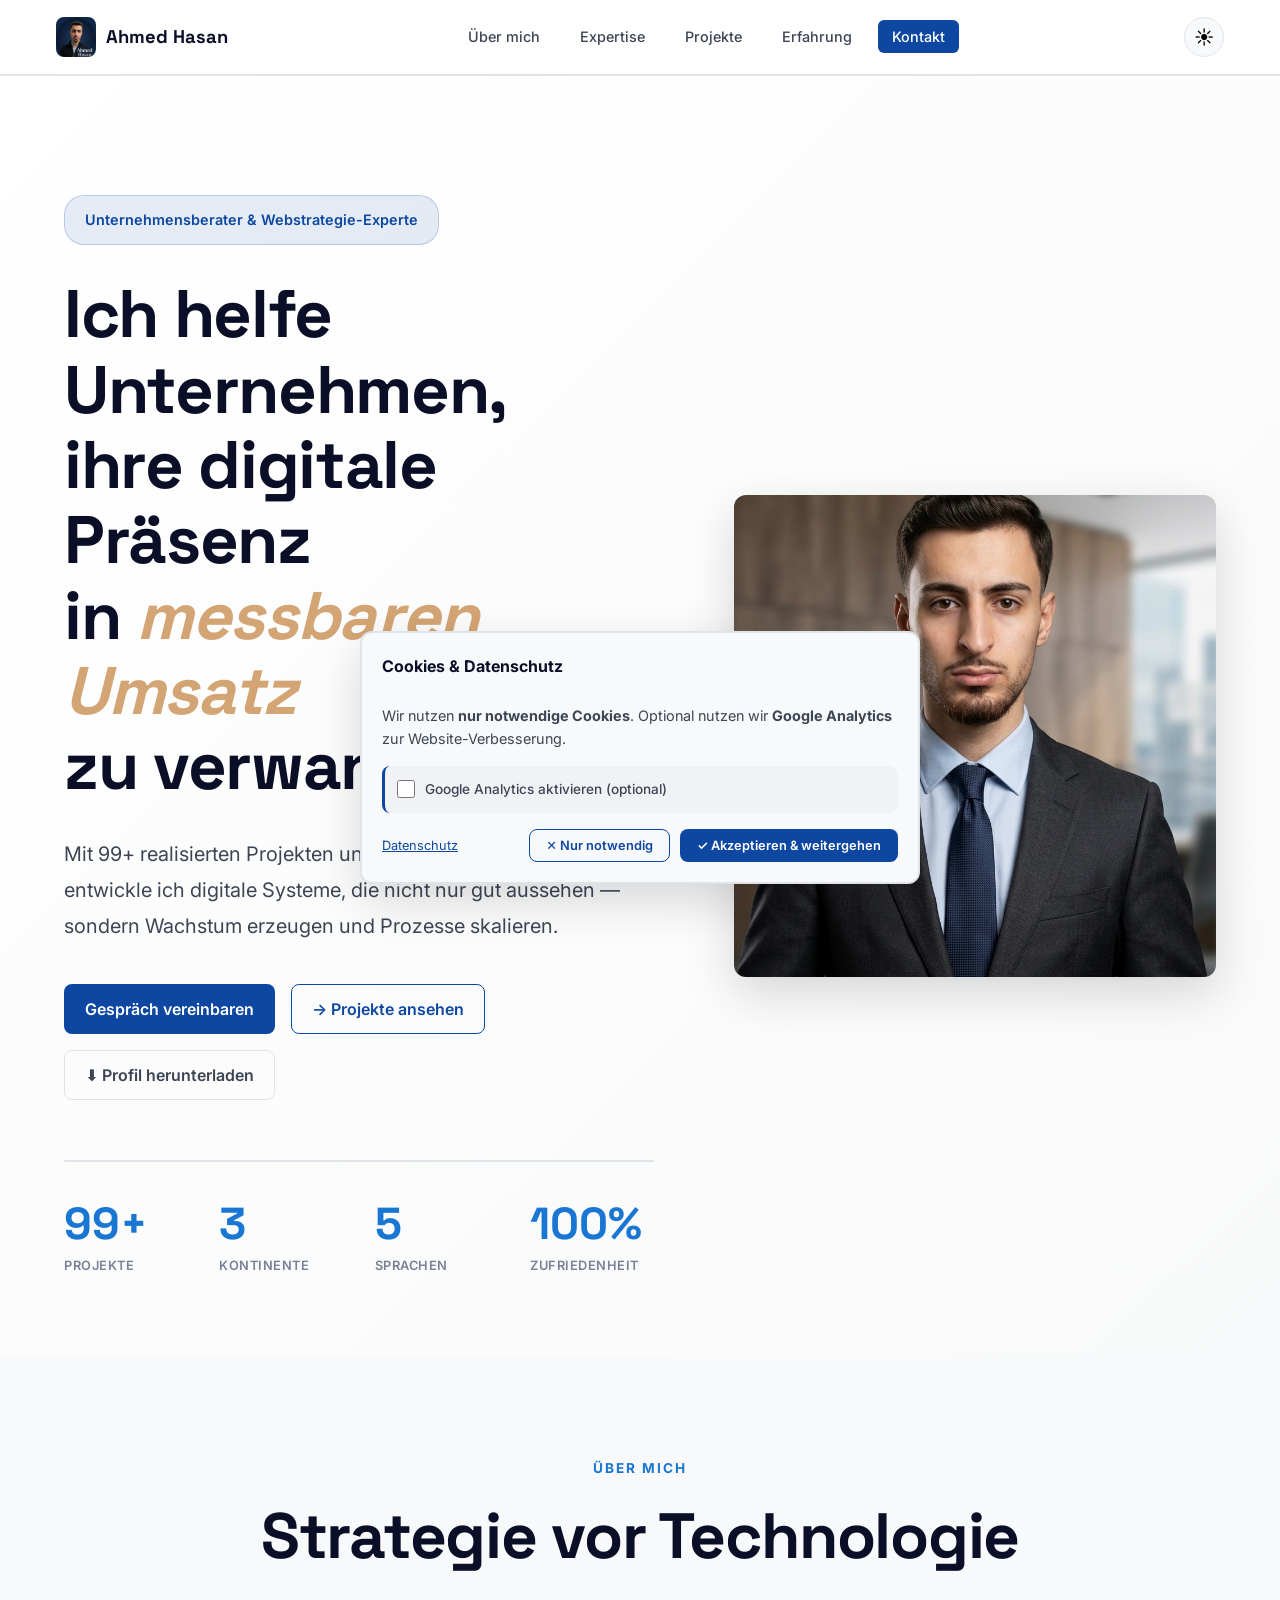
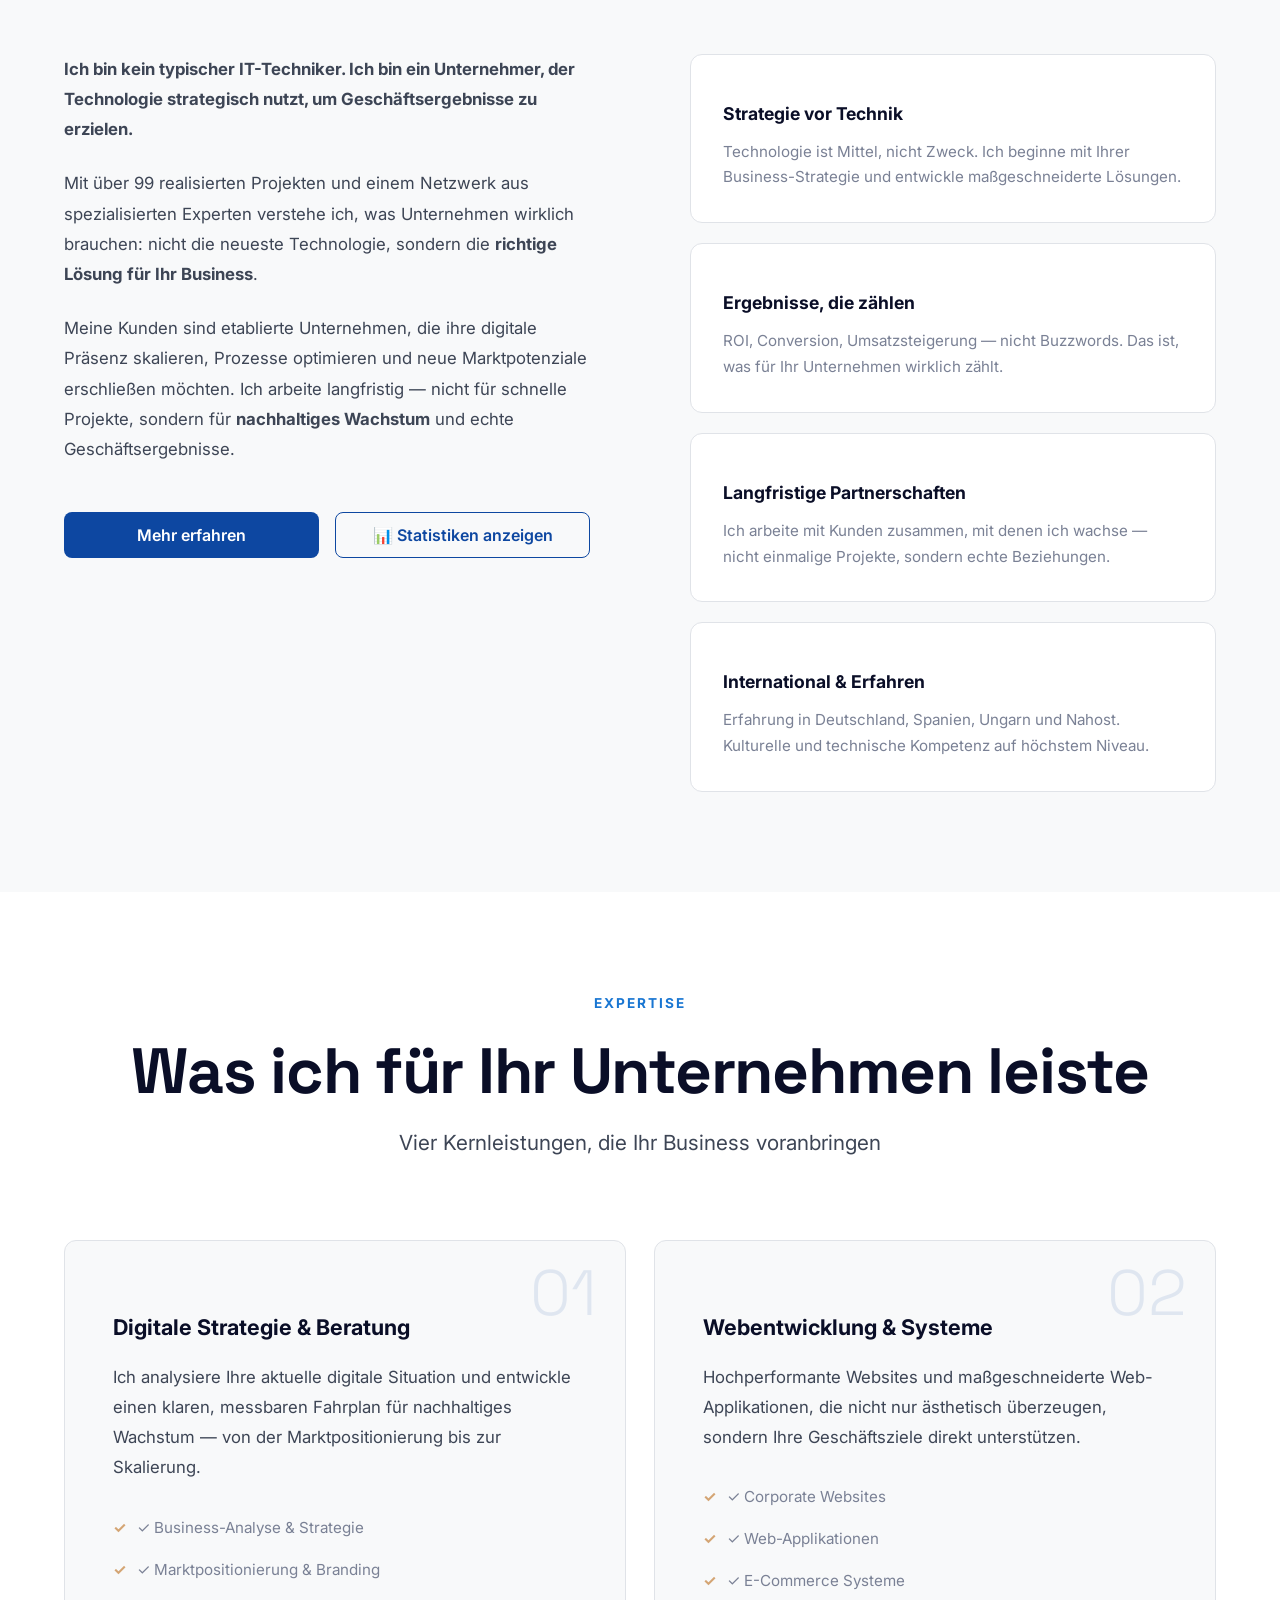
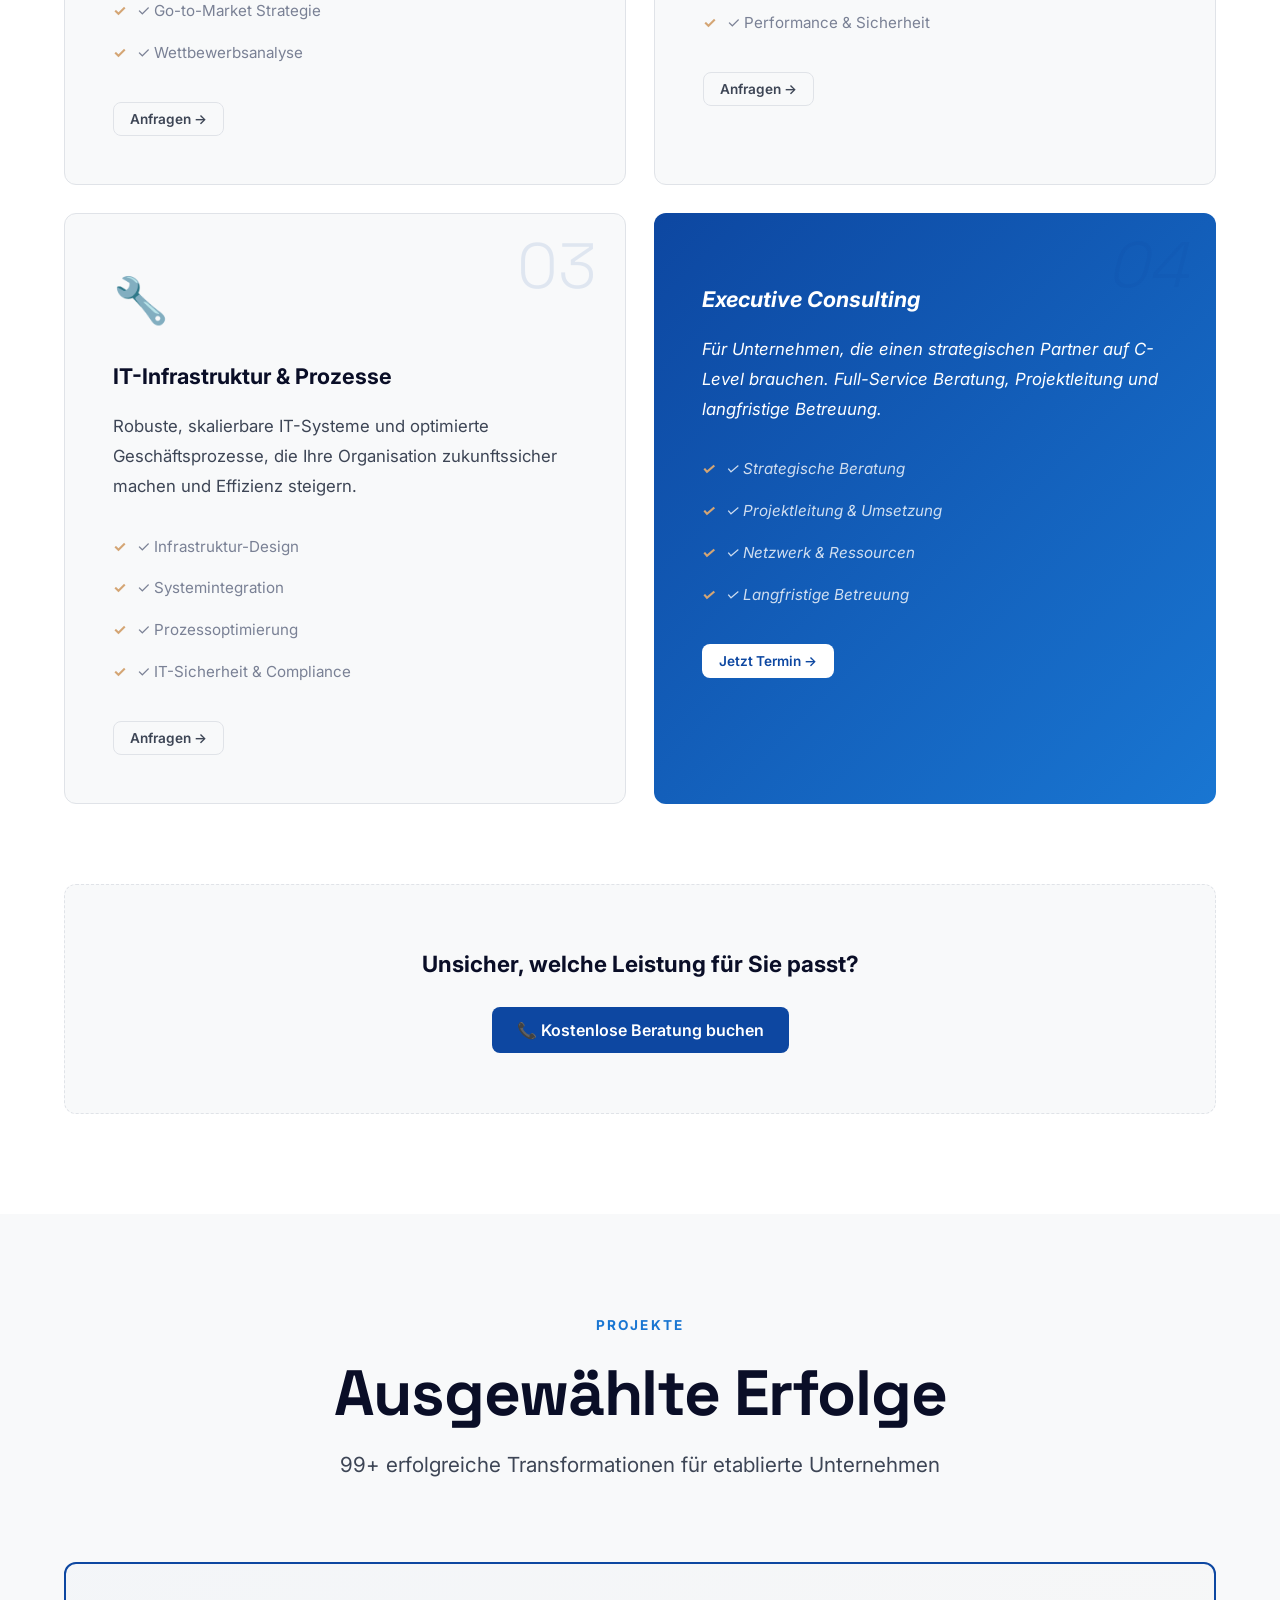
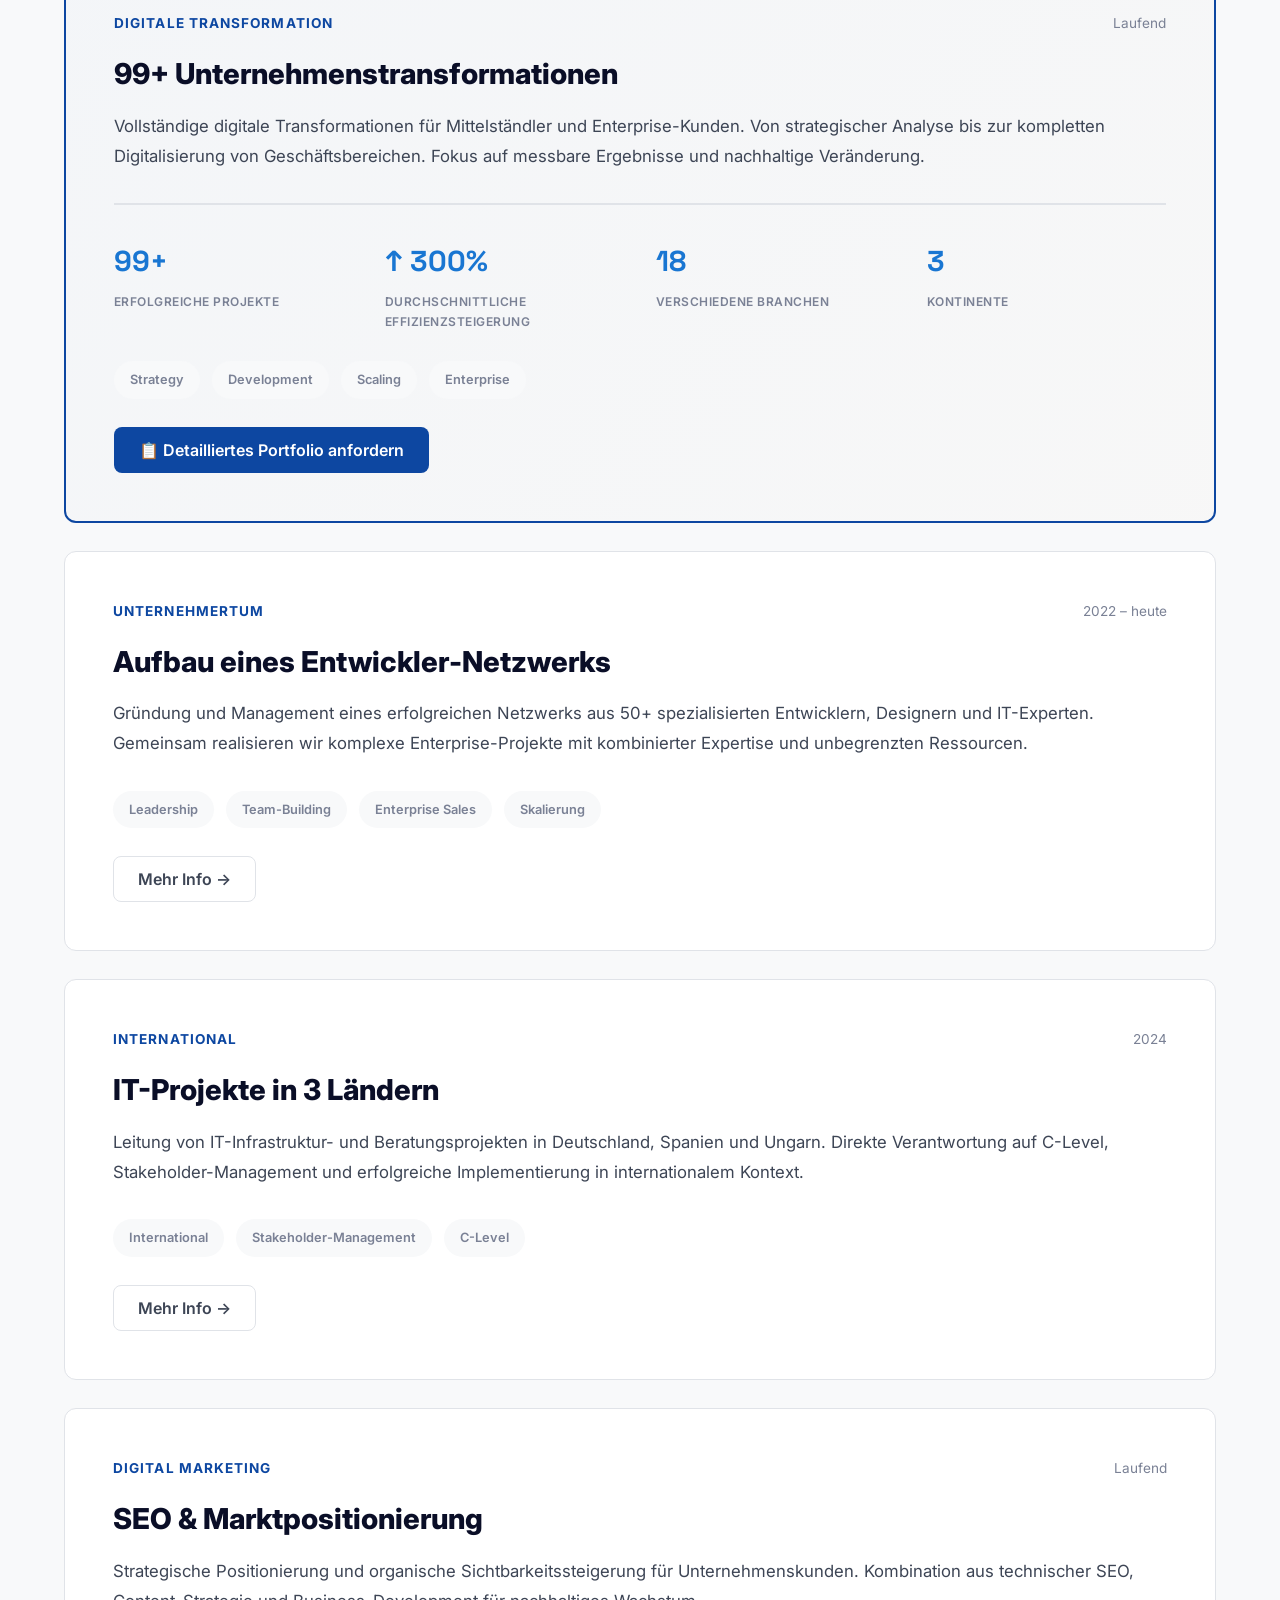
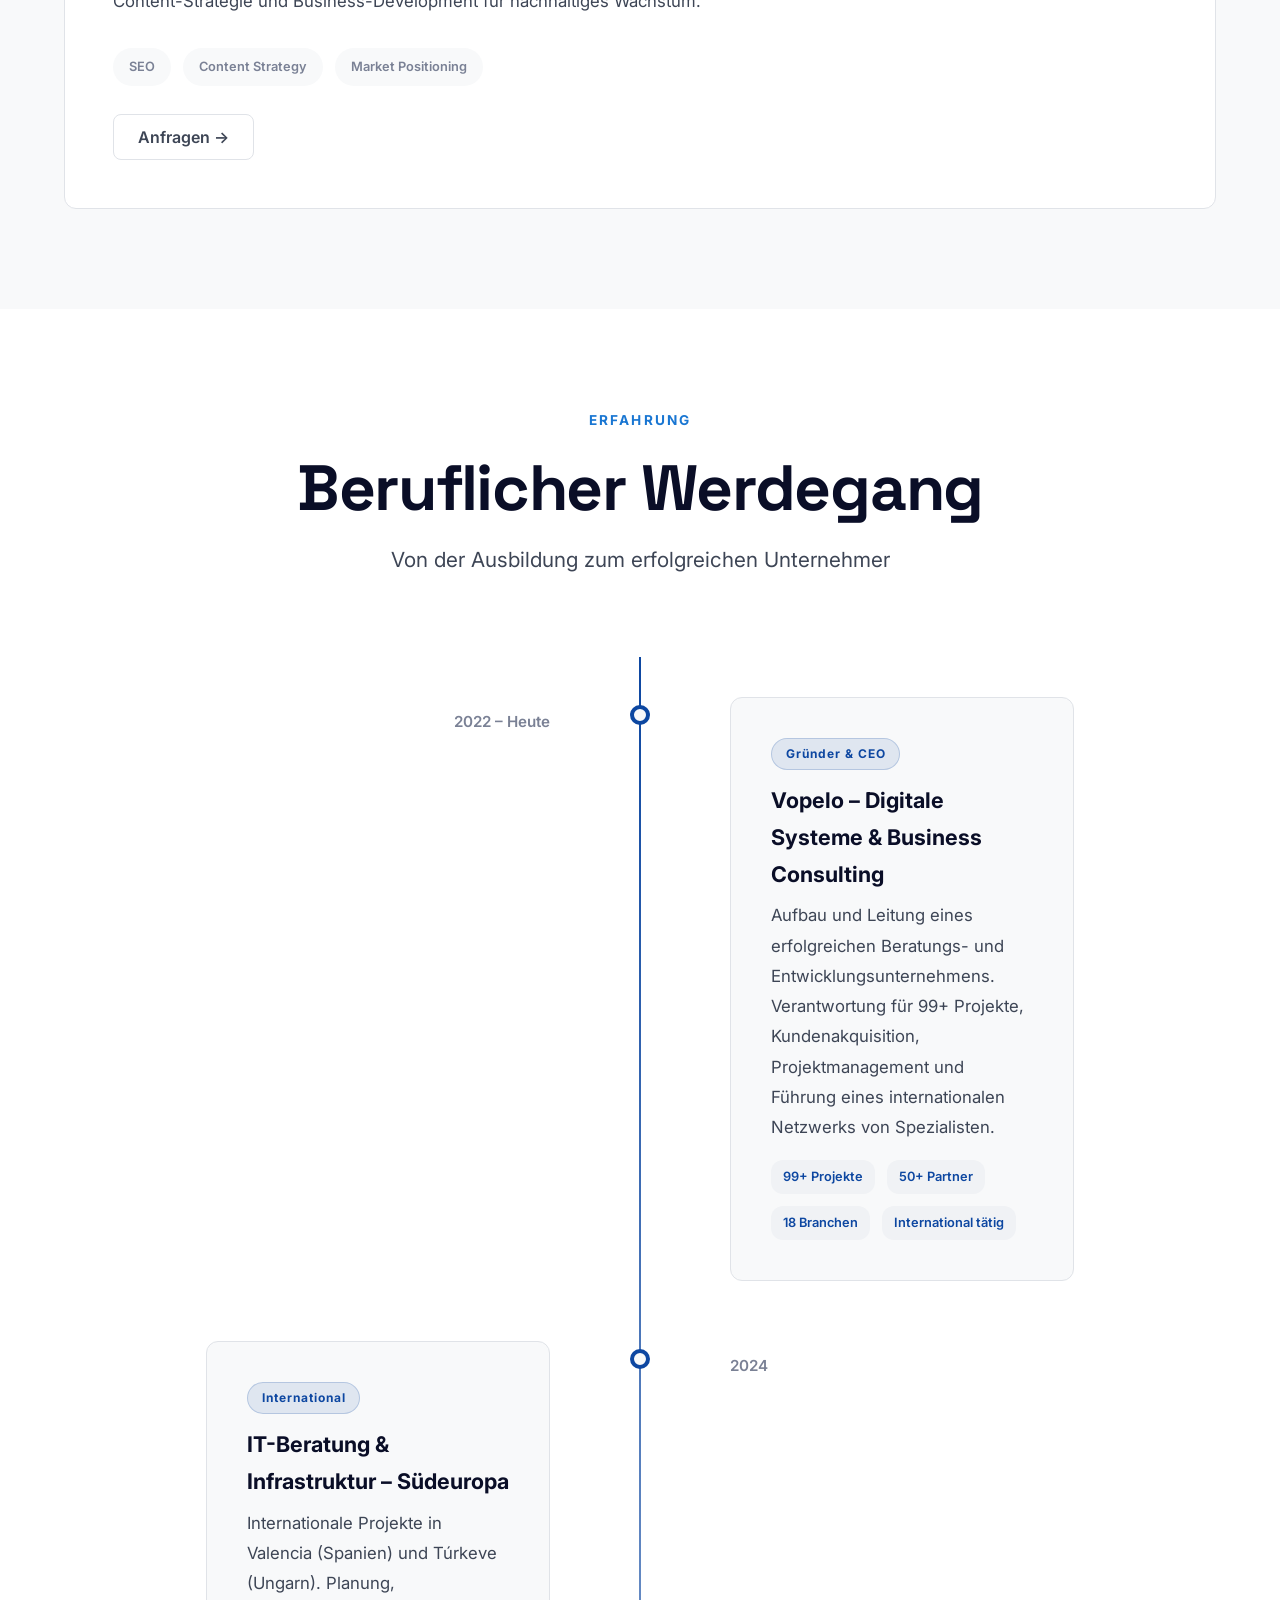
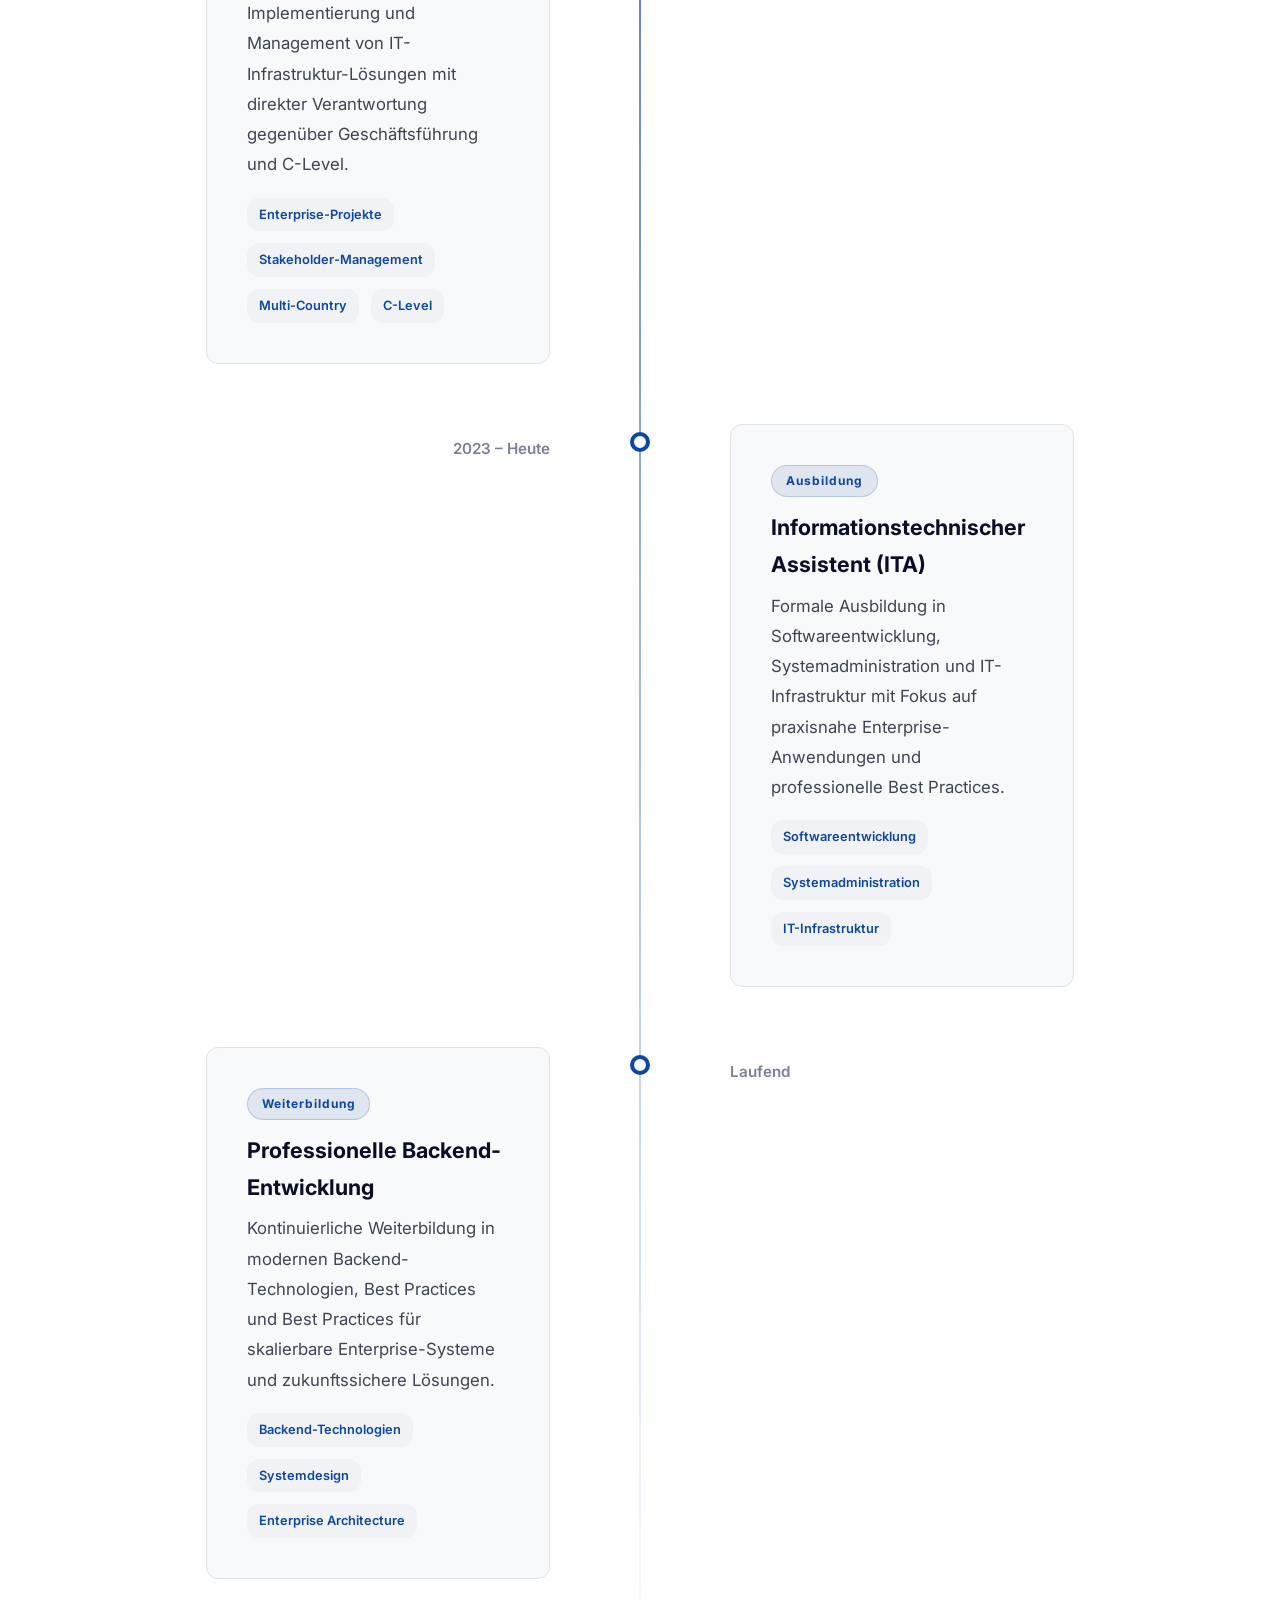
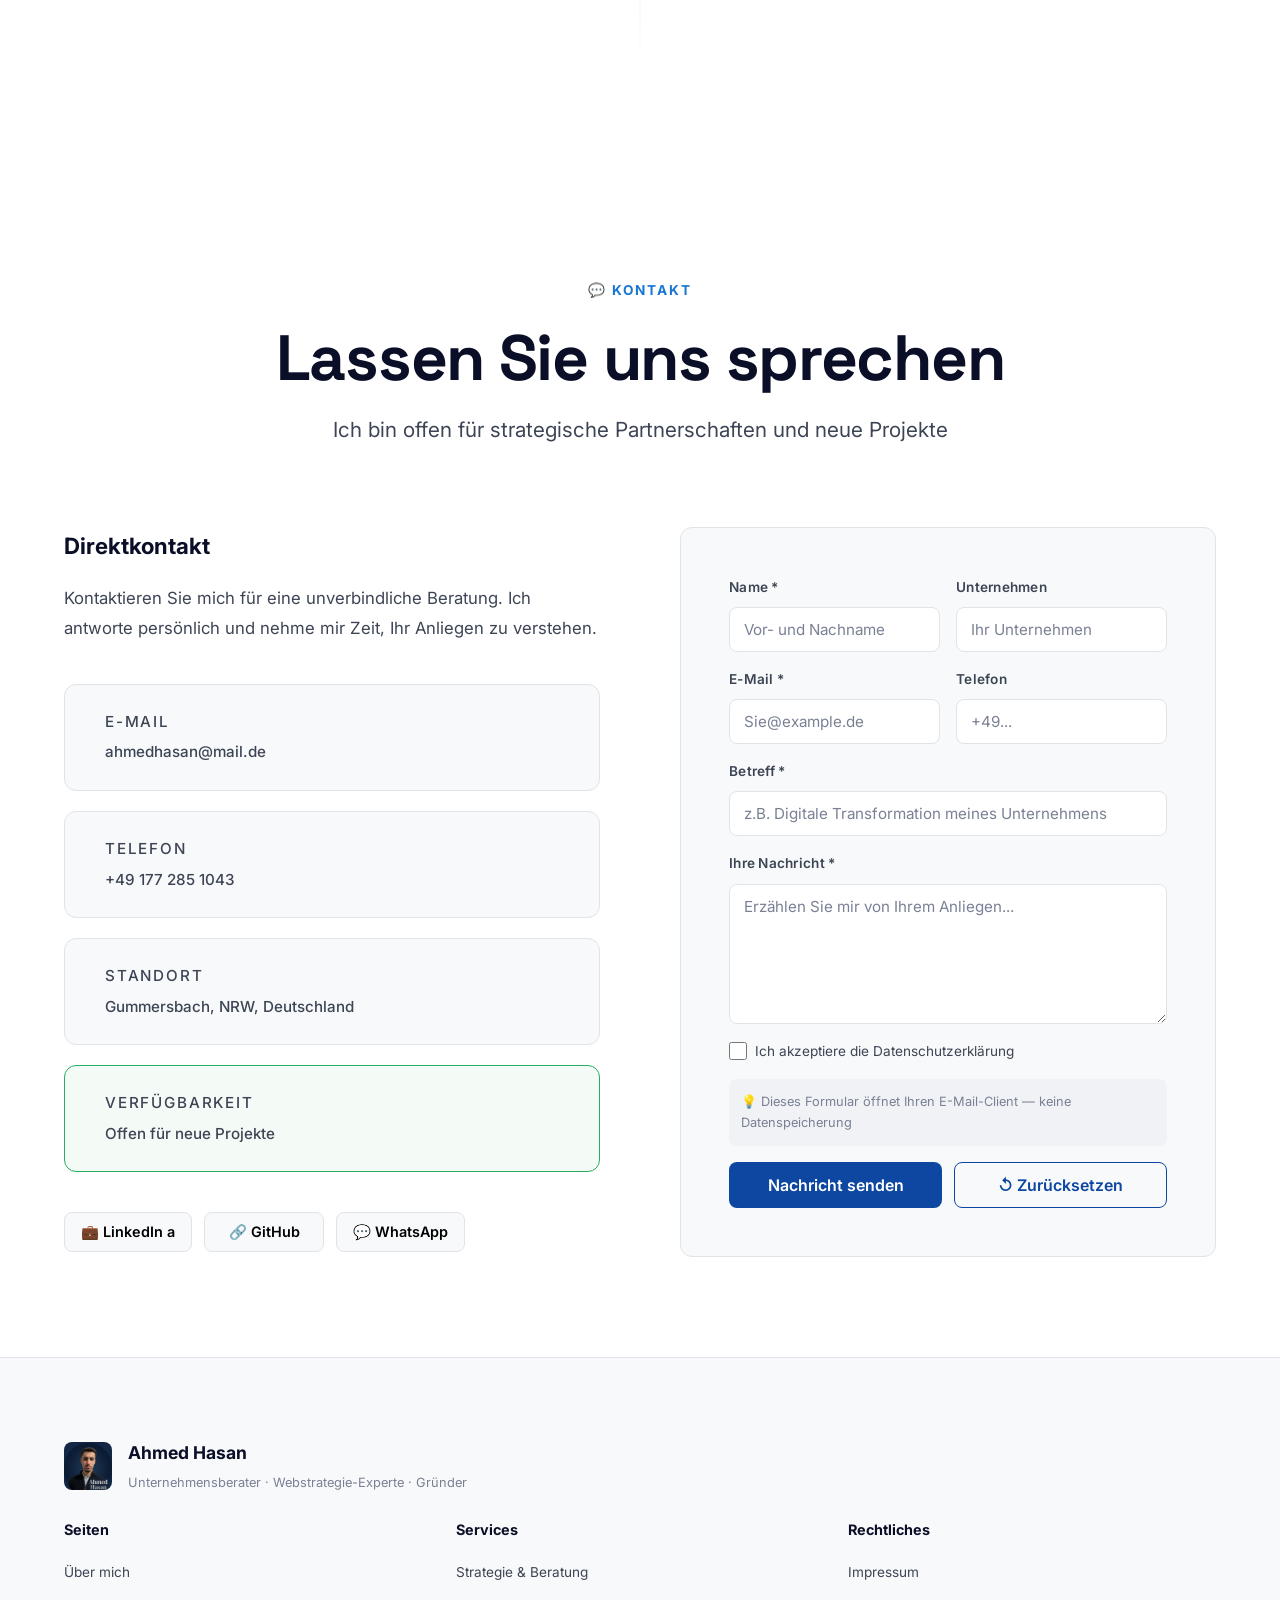
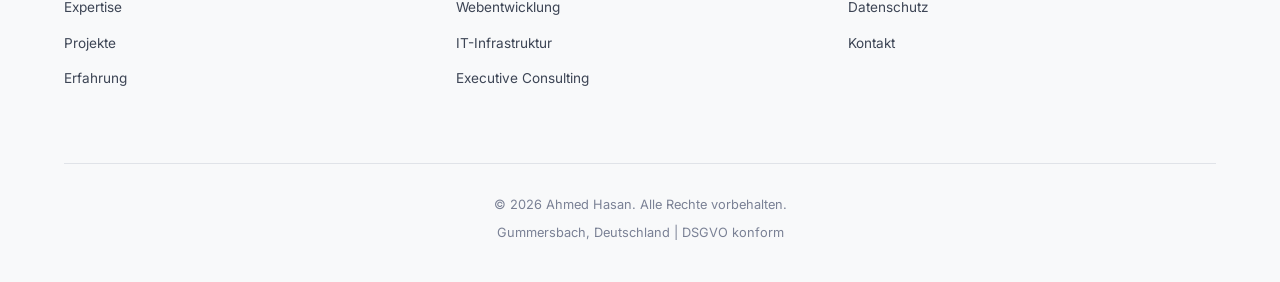
==== commit 1e2f7604: "Update index.html" ====
--- a/index.html
+++ b/index.html
@@ -479,7 +479,10 @@
         </div>
 
         <div class="contact-social">
-          <button class="https://www.linkedin.com/in/ahmed-hasan-a974153bb?utm_source=share_via&utm_content=profile&utm_medium=member_ios">💼 LinkedIn</button>
+          
+      
+          <button class="social-btn">💼 LinkedIn a
+      </button>
           <button class="social-btn">🔗 GitHub</button>
           <button class="social-btn">💬 WhatsApp</button>
         </div>
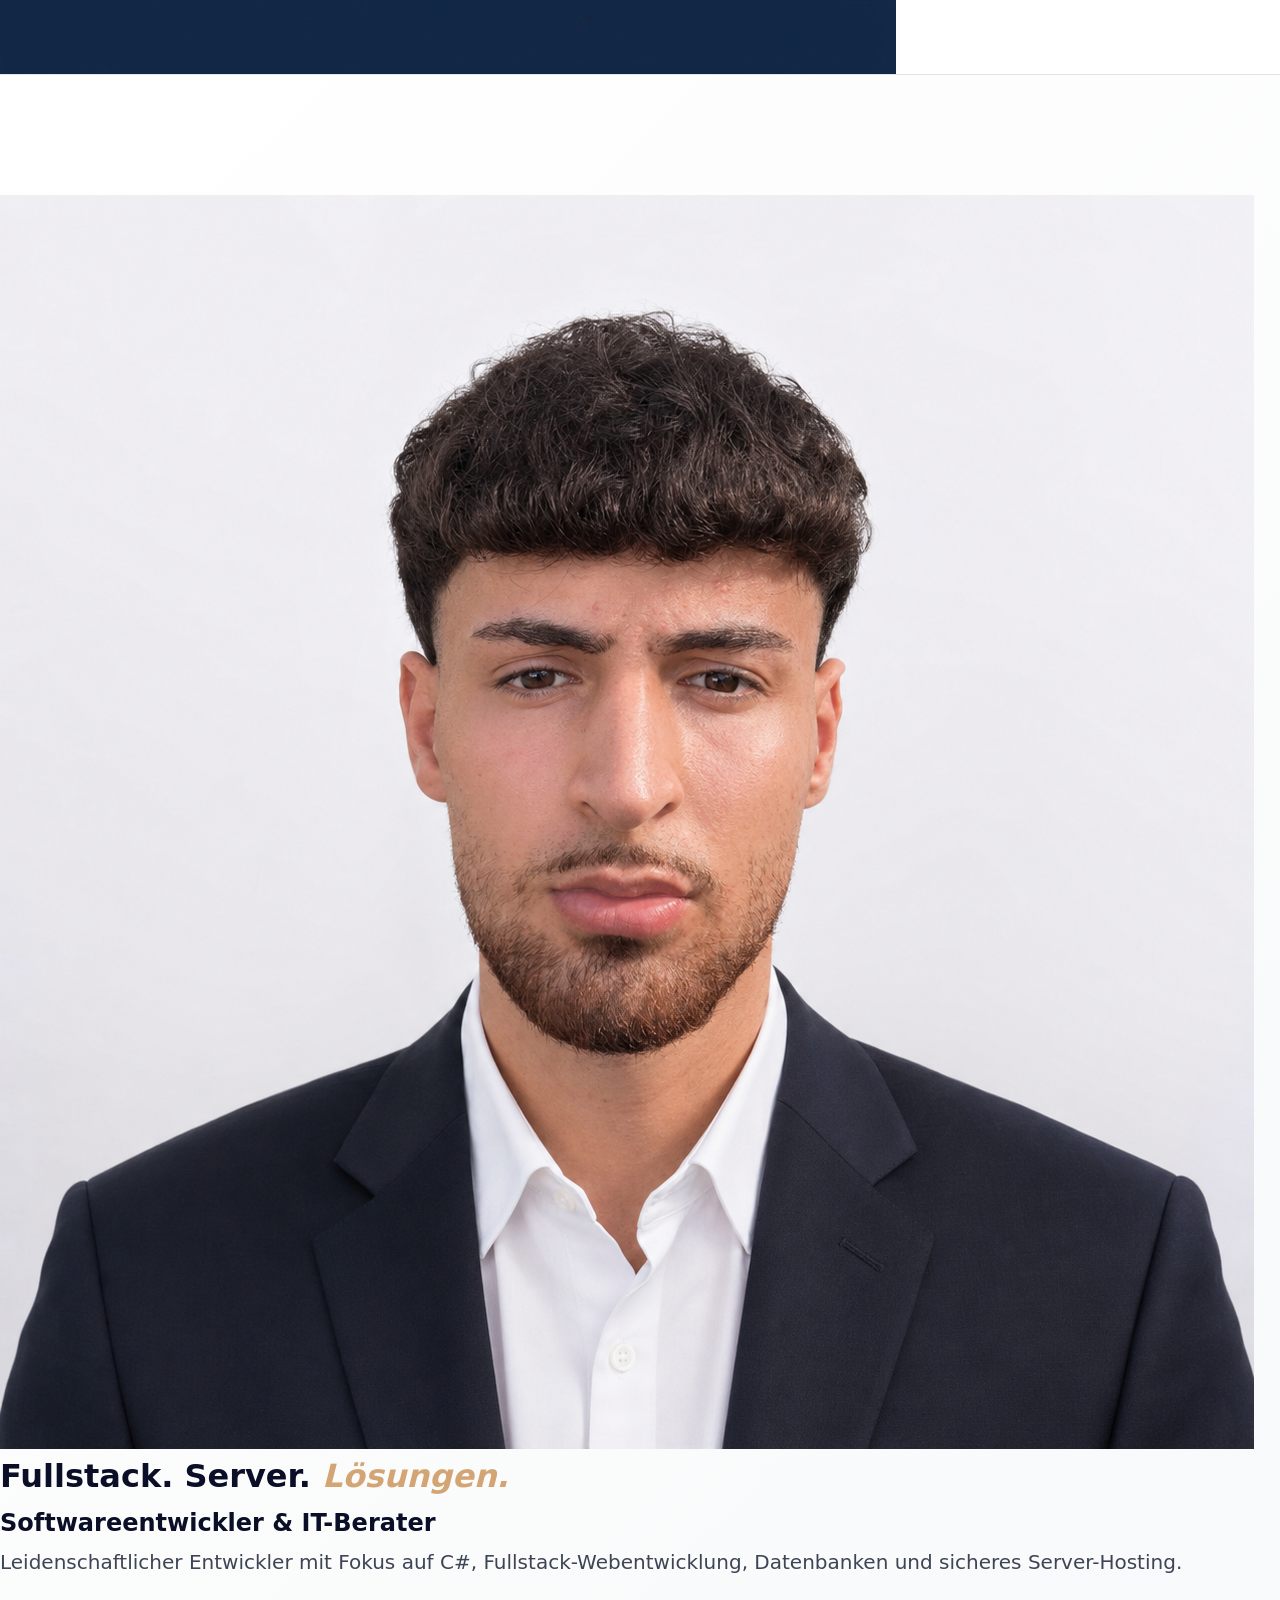
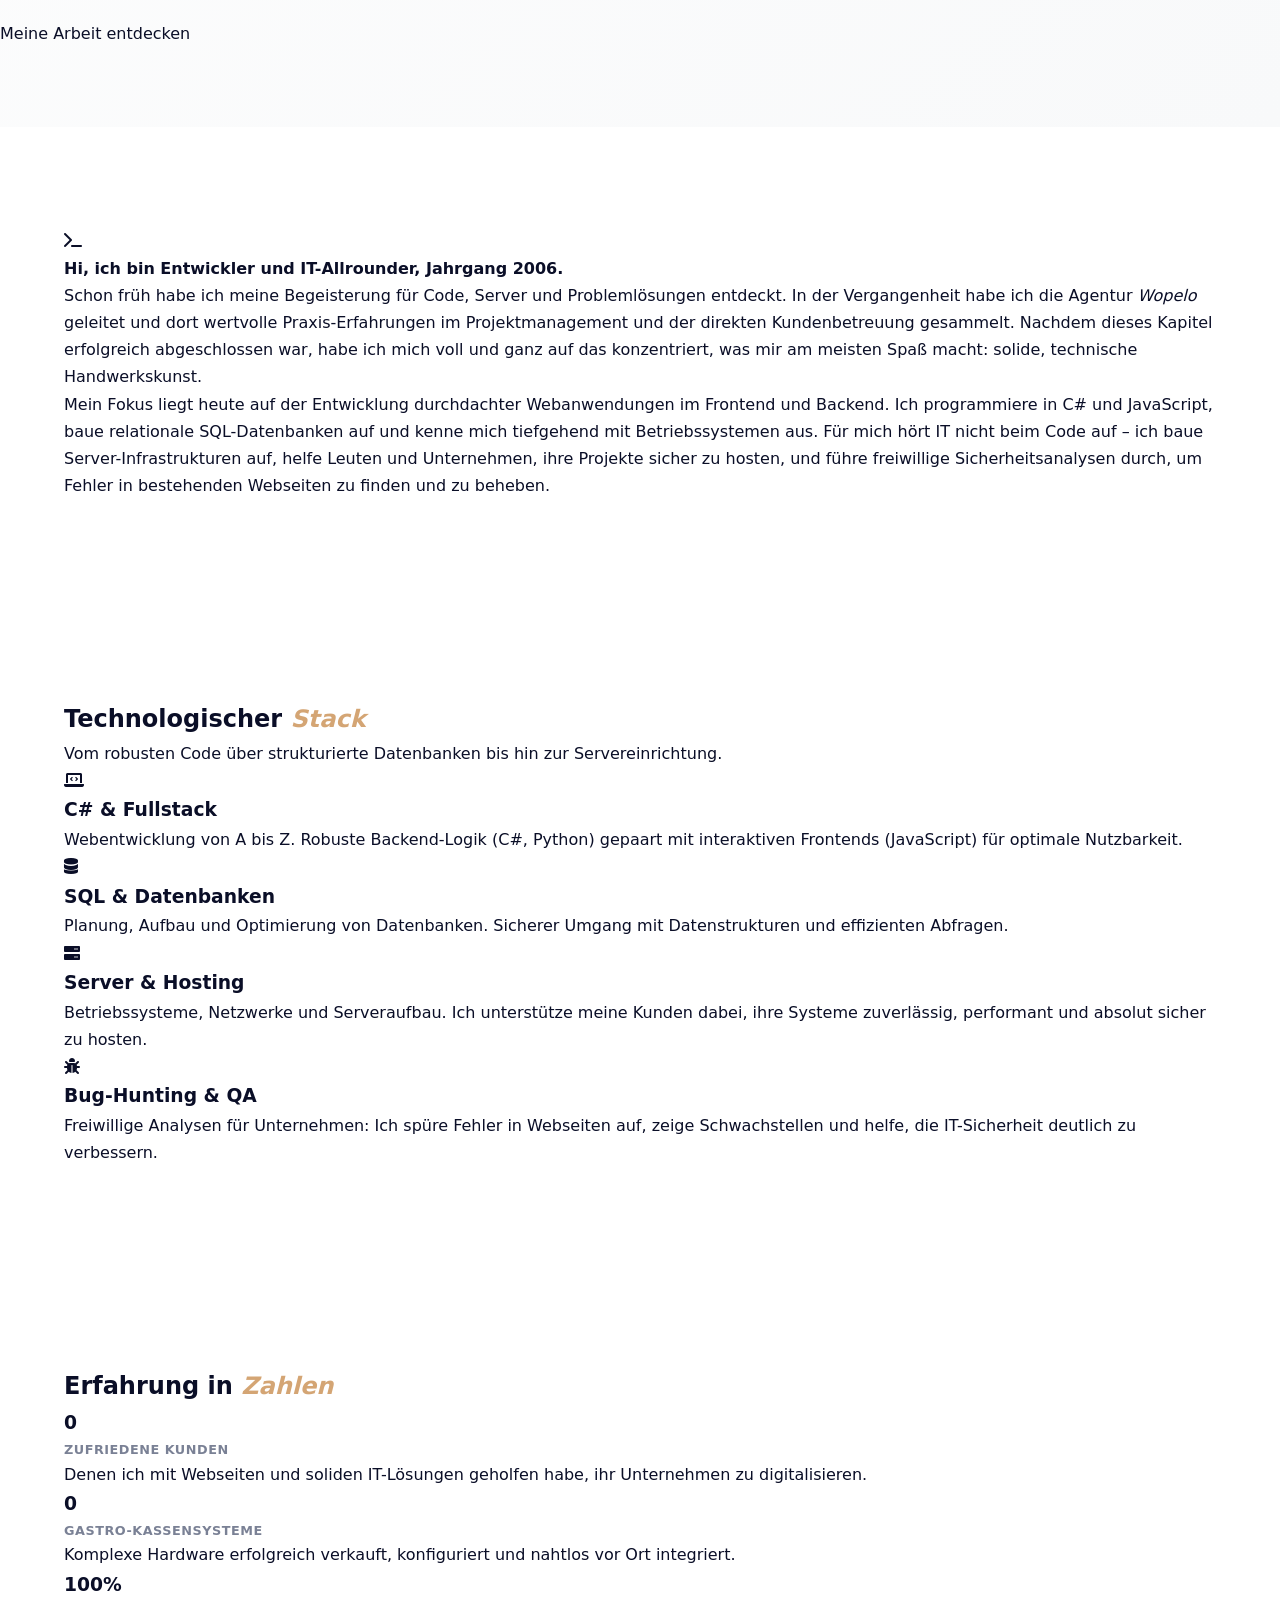
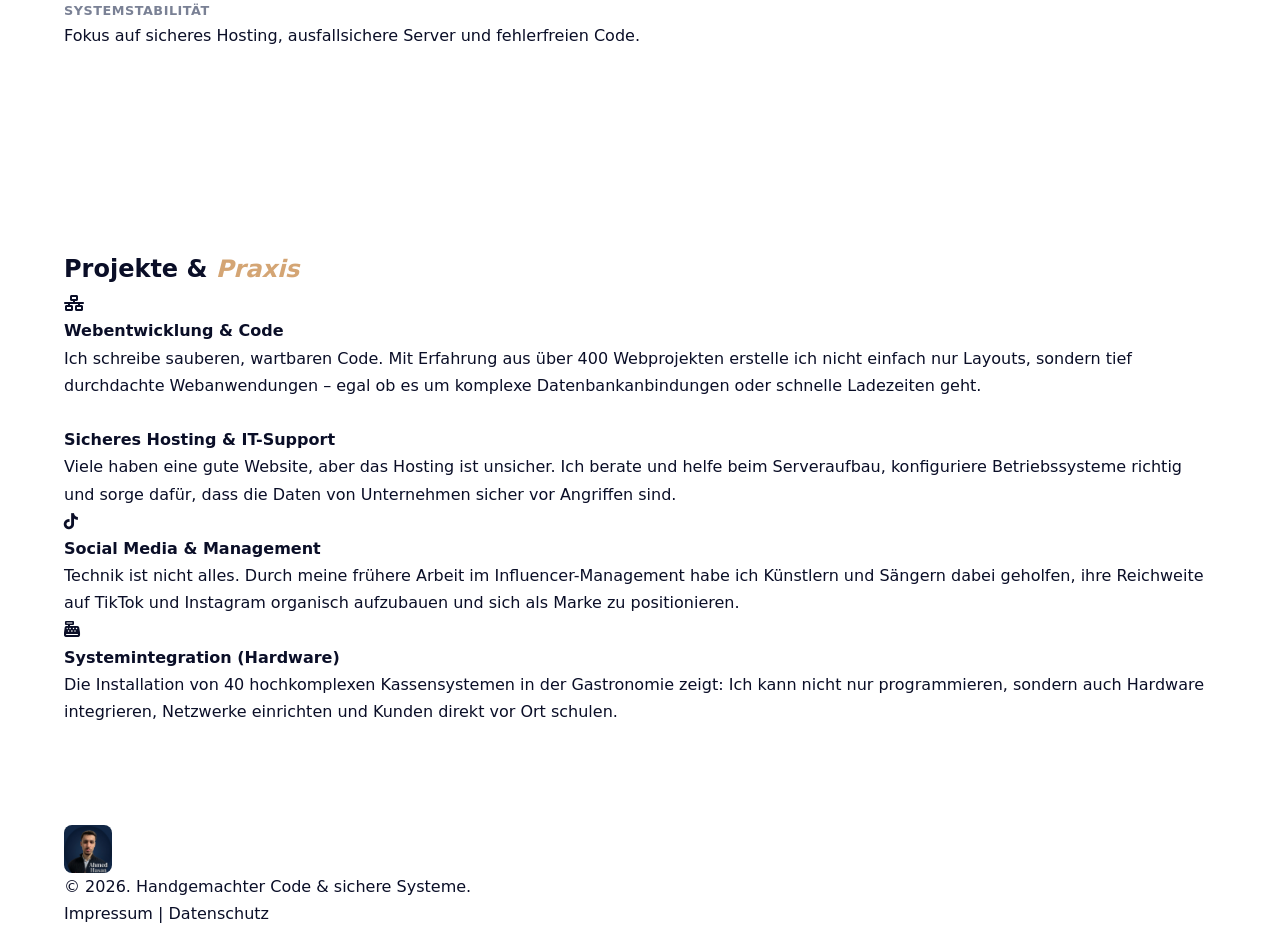
==== commit 4d2a59f0: "f" ====
--- a/index.html
+++ b/index.html
@@ -1,594 +1,166 @@
 <!DOCTYPE html>
 <html lang="de">
 <head>
-  <meta charset="UTF-8" />
-  <meta name="viewport" content="width=device-width, initial-scale=1.0" />
-  <meta name="description" content="Ahmed Hasan – Unternehmensberater & Webstrategie-Experte." />
-  <meta name="theme-color" content="#ffffff" id="meta-theme-color">
-  
-  <title>Ahmed Hasan – Unternehmensberater & Webstrategie-Experte</title>
-  
-  <link rel="icon" href="IMG_9596.jpg" type="image/jpeg">
-  <link rel="apple-touch-icon" href="IMG_9596.jpg">
-  
-  <link rel="preconnect" href="https://fonts.googleapis.com" />
-  <link rel="preconnect" href="https://fonts.gstatic.com" crossorigin />
-  <link href="https://fonts.googleapis.com/css2?family=Inter:wght@300;400;500;600;700;800;900&family=Space+Grotesk:wght@700;800&display=swap" rel="stylesheet" />
-  
-  <link rel="stylesheet" href="style.css" />
+    <meta charset="UTF-8">
+    <meta name="viewport" content="width=device-width, initial-scale=1.0">
+    <title>IT-Entwicklung & Infrastruktur</title>
+    <link rel="stylesheet" href="style.css">
+    <link href="https://cdnjs.cloudflare.com/ajax/libs/font-awesome/6.0.0/css/all.min.css" rel="stylesheet">
 </head>
+<body>
+    <!-- Navbar -->
+    <nav class="navbar">
+        <div class="nav-content">
+            <img src="IMG_9596.jpg" alt="Logo" class="logo">
+            <div class="nav-links">
+                <a href="#about">Über mich</a>
+                <a href="#skills">Tech-Stack</a>
+                <a href="#milestones">Erfolge</a>
+                <a href="#expertise">Expertise</a>
+            </div>
+        </div>
+    </nav>
 
-<body>
+    <!-- Hero Section -->
+    <header class="hero">
+        <div class="glow-bg"></div>
+        <div class="hero-content">
+            <div class="profile-container">
+                <div class="profile-ring"></div>
+                <img src="EA495259-E2A7-41BA-8DEA-850DEBAD7AAD.PNG" alt="Profilbild" class="profile-pic">
+            </div>
+            <h1 class="typing-text">Fullstack. Server. <span class="highlight">Lösungen.</span></h1>
+            <h2>Softwareentwickler & IT-Berater</h2>
+            <p class="hero-subtitle">Leidenschaftlicher Entwickler mit Fokus auf C#, Fullstack-Webentwicklung, Datenbanken und sicheres Server-Hosting.</p>
+            <a href="#expertise" class="cta-button">Meine Arbeit entdecken</a>
+        </div>
+    </header>
 
-<!-- COOKIE BANNER mit Analytics Checkbox -->
-<div id="cookie-banner" class="cookie-banner">
-  <div class="cookie-content">
-    <div class="cookie-header">
-      <h3> Cookies & Datenschutz</h3>
-    </div>
+    <main>
+        <!-- About Section -->
+        <section id="about" class="section fade-in">
+            <div class="container">
+                <div class="about-grid">
+                    <div class="about-text-box glass-card">
+                        <i class="fas fa-terminal quote-icon"></i>
+                        <p><strong>Hi, ich bin Entwickler und IT-Allrounder, Jahrgang 2006.</strong></p>
+                        <p>Schon früh habe ich meine Begeisterung für Code, Server und Problemlösungen entdeckt. In der Vergangenheit habe ich die Agentur <em>Wopelo</em> geleitet und dort wertvolle Praxis-Erfahrungen im Projektmanagement und der direkten Kundenbetreuung gesammelt. Nachdem dieses Kapitel erfolgreich abgeschlossen war, habe ich mich voll und ganz auf das konzentriert, was mir am meisten Spaß macht: solide, technische Handwerkskunst.</p>
+                        <p>Mein Fokus liegt heute auf der Entwicklung durchdachter Webanwendungen im Frontend und Backend. Ich programmiere in C# und JavaScript, baue relationale SQL-Datenbanken auf und kenne mich tiefgehend mit Betriebssystemen aus. Für mich hört IT nicht beim Code auf – ich baue Server-Infrastrukturen auf, helfe Leuten und Unternehmen, ihre Projekte sicher zu hosten, und führe freiwillige Sicherheitsanalysen durch, um Fehler in bestehenden Webseiten zu finden und zu beheben.</p>
+                    </div>
+                </div>
+            </div>
+        </section>
 
-    <div class="cookie-text">
-      <p>Wir nutzen <strong>nur notwendige Cookies</strong>. Optional nutzen wir <strong>Google Analytics</strong> zur Website-Verbesserung.</p>
-    </div>
+        <!-- Tech Stack & Skills -->
+        <section id="skills" class="section alt-bg fade-in">
+            <div class="container">
+                <h2 class="section-title">Technologischer <span class="highlight">Stack</span></h2>
+                <p class="section-desc">Vom robusten Code über strukturierte Datenbanken bis hin zur Servereinrichtung.</p>
+                
+                <div class="skills-grid">
+                    <div class="skill-card glass-card">
+                        <i class="fa-solid fa-laptop-code skill-icon"></i>
+                        <h3>C# & Fullstack</h3>
+                        <p>Webentwicklung von A bis Z. Robuste Backend-Logik (C#, Python) gepaart mit interaktiven Frontends (JavaScript) für optimale Nutzbarkeit.</p>
+                    </div>
+                    <div class="skill-card glass-card">
+                        <i class="fa-solid fa-database skill-icon"></i>
+                        <h3>SQL & Datenbanken</h3>
+                        <p>Planung, Aufbau und Optimierung von Datenbanken. Sicherer Umgang mit Datenstrukturen und effizienten Abfragen.</p>
+                    </div>
+                    <div class="skill-card glass-card">
+                        <i class="fa-solid fa-server skill-icon"></i>
+                        <h3>Server & Hosting</h3>
+                        <p>Betriebssysteme, Netzwerke und Serveraufbau. Ich unterstütze meine Kunden dabei, ihre Systeme zuverlässig, performant und absolut sicher zu hosten.</p>
+                    </div>
+                    <div class="skill-card glass-card">
+                        <i class="fa-solid fa-bug skill-icon"></i>
+                        <h3>Bug-Hunting & QA</h3>
+                        <p>Freiwillige Analysen für Unternehmen: Ich spüre Fehler in Webseiten auf, zeige Schwachstellen und helfe, die IT-Sicherheit deutlich zu verbessern.</p>
+                    </div>
+                </div>
+            </div>
+        </section>
 
-    <div class="cookie-options">
-      <label class="cookie-checkbox">
-        <input type="checkbox" id="analytics-consent" />
-        <span> Google Analytics aktivieren (optional)</span>
-      </label>
-    </div>
+        <!-- Milestones Section -->
+        <section id="milestones" class="section fade-in">
+            <div class="container">
+                <h2 class="section-title">Erfahrung in <span class="highlight">Zahlen</span></h2>
+                <div class="stats-grid">
+                    <div class="stat-card glass-card">
+                        <h3 class="counter" data-target="400">0</h3>
+                        <p class="stat-label">Zufriedene Kunden</p>
+                        <p class="stat-desc">Denen ich mit Webseiten und soliden IT-Lösungen geholfen habe, ihr Unternehmen zu digitalisieren.</p>
+                    </div>
+                    <div class="stat-card glass-card">
+                        <h3 class="counter" data-target="40">0</h3>
+                        <p class="stat-label">Gastro-Kassensysteme</p>
+                        <p class="stat-desc">Komplexe Hardware erfolgreich verkauft, konfiguriert und nahtlos vor Ort integriert.</p>
+                    </div>
+                    <div class="stat-card glass-card">
+                        <h3>100<span class="percent">%</span></h3>
+                        <p class="stat-label">Systemstabilität</p>
+                        <p class="stat-desc">Fokus auf sicheres Hosting, ausfallsichere Server und fehlerfreien Code.</p>
+                    </div>
+                </div>
+            </div>
+        </section>
 
-    <div class="cookie-actions">
-      <a href="datenschutz.html" class="cookie-link">Datenschutz</a>
-      <button id="cookie-decline" class="btn btn-secondary btn-sm">✕ Nur notwendig</button>
-      <button id="cookie-accept" class="btn btn-primary btn-sm">✓ Akzeptieren & weitergehen</button>
-    </div>
-  </div>
-</div>
+        <!-- Expertise Section -->
+        <section id="expertise" class="section alt-bg fade-in">
+            <div class="container">
+                <h2 class="section-title">Projekte & <span class="highlight">Praxis</span></h2>
+                <div class="expertise-grid">
+                    
+                    <div class="expertise-box">
+                        <div class="expertise-header">
+                            <i class="fa-solid fa-network-wired"></i>
+                            <h4>Webentwicklung & Code</h4>
+                        </div>
+                        <p>Ich schreibe sauberen, wartbaren Code. Mit Erfahrung aus über 400 Webprojekten erstelle ich nicht einfach nur Layouts, sondern tief durchdachte Webanwendungen – egal ob es um komplexe Datenbankanbindungen oder schnelle Ladezeiten geht.</p>
+                    </div>
 
-<!-- NAVBAR -->
-<nav id="navbar" class="navbar">
-  <div class="nav-container">
-    <a href="#hero" class="nav-brand">
-      <img src="IMG_9596.jpg" alt="AH Logo" class="nav-logo" />
-      <span>Ahmed Hasan</span>
-    </a>
-    
-    <ul class="nav-menu">
-      <li><a href="#about">Über mich</a></li>
-      <li><a href="#expertise">Expertise</a></li>
-      <li><a href="#projects">Projekte</a></li>
-      <li><a href="#experience">Erfahrung</a></li>
-      <li><a href="#contact" class="nav-cta">Kontakt</a></li>
-    </ul>
+                    <div class="expertise-box">
+                        <div class="expertise-header">
+                            <i class="fa-solid fa-shield-halved"></i>
+                            <h4>Sicheres Hosting & IT-Support</h4>
+                        </div>
+                        <p>Viele haben eine gute Website, aber das Hosting ist unsicher. Ich berate und helfe beim Serveraufbau, konfiguriere Betriebssysteme richtig und sorge dafür, dass die Daten von Unternehmen sicher vor Angriffen sind.</p>
+                    </div>
 
-    <div class="nav-actions">
-      <button id="theme-toggle" class="theme-btn">☀️</button>
-      <button id="menu-toggle" class="menu-toggle">
-        <span></span><span></span><span></span>
-      </button>
-    </div>
-  </div>
-</nav>
+                    <div class="expertise-box">
+                        <div class="expertise-header">
+                            <i class="fa-brands fa-tiktok"></i>
+                            <h4>Social Media & Management</h4>
+                        </div>
+                        <p>Technik ist nicht alles. Durch meine frühere Arbeit im Influencer-Management habe ich Künstlern und Sängern dabei geholfen, ihre Reichweite auf TikTok und Instagram organisch aufzubauen und sich als Marke zu positionieren.</p>
+                    </div>
 
-<!-- MOBILE MENU -->
-<div id="mobile-menu" class="mobile-menu">
-  <a href="#about">Über mich</a>
-  <a href="#expertise">Expertise</a>
-  <a href="#projects">Projekte</a>
-  <a href="#experience">Erfahrung</a>
-  <a href="#contact">Kontakt</a>
-</div>
+                    <div class="expertise-box">
+                        <div class="expertise-header">
+                            <i class="fa-solid fa-cash-register"></i>
+                            <h4>Systemintegration (Hardware)</h4>
+                        </div>
+                        <p>Die Installation von 40 hochkomplexen Kassensystemen in der Gastronomie zeigt: Ich kann nicht nur programmieren, sondern auch Hardware integrieren, Netzwerke einrichten und Kunden direkt vor Ort schulen.</p>
+                    </div>
 
-<!-- HERO SECTION -->
-<section id="hero" class="hero">
-  <div class="hero-container">
-    <div class="hero-text">
-      <div class="hero-badge">Unternehmensberater & Webstrategie-Experte</div>
-      
-      <h1 class="hero-title">
-        Ich helfe Unternehmen,<br>
-        ihre digitale Präsenz<br>
-        in <span class="highlight">messbaren Umsatz</span><br>
-        zu verwandeln.
-      </h1>
-      
-      <p class="hero-subtitle">
-        Mit 99+ realisierten Projekten und internationaler Erfahrung entwickle ich digitale Systeme, die nicht nur gut aussehen — sondern Wachstum erzeugen und Prozesse skalieren.
-      </p>
+                </div>
+            </div>
+        </section>
+    </main>
 
-      <div class="hero-ctas">
-        <button class="btn btn-primary" onclick="document.getElementById('contact').scrollIntoView({behavior:'smooth'})">Gespräch vereinbaren</button>
-        <button class="btn btn-secondary" onclick="document.getElementById('projects').scrollIntoView({behavior:'smooth'})">→ Projekte ansehen</button>
-        <button class="btn btn-outline">⬇ Profil herunterladen</button>
-      </div>
+    <footer>
+        <div class="container text-center">
+            <img src="IMG_9596.jpg" alt="Logo" class="footer-logo">
+            <p>&copy; 2026. Handgemachter Code & sichere Systeme.</p>
+            <div class="footer-links">
+                <a href="impressum.html">Impressum</a>
+                <span class="divider">|</span>
+                <a href="datenschutz.html">Datenschutz</a>
+            </div>
+        </div>
+    </footer>
 
-      <div class="hero-stats">
-        <div class="stat">
-          <div class="stat-num">99+</div>
-          <div class="stat-label">Projekte</div>
-        </div>
-        <div class="stat">
-          <div class="stat-num">3</div>
-          <div class="stat-label">Kontinente</div>
-        </div>
-        <div class="stat">
-          <div class="stat-num">5</div>
-          <div class="stat-label">Sprachen</div>
-        </div>
-        <div class="stat">
-          <div class="stat-num">100%</div>
-          <div class="stat-label">Zufriedenheit</div>
-        </div>
-      </div>
-    </div>
-
-    <div class="hero-image">
-      <img src="IMG_9595.jpg" alt="Ahmed Hasan" />
-    </div>
-  </div>
-</section>
-
-<!-- ABOUT SECTION -->
-<section id="about" class="section about">
-  <div class="container">
-    <div class="section-top">
-      <span class="section-label">ÜBER MICH</span>
-      <h2>Strategie vor Technologie</h2>
-    </div>
-
-    <div class="about-content">
-      <div class="about-text">
-        <p class="about-lead">
-          Ich bin kein typischer IT-Techniker. Ich bin ein Unternehmer, der Technologie strategisch nutzt, um Geschäftsergebnisse zu erzielen.
-        </p>
-
-        <p>
-          Mit über 99 realisierten Projekten und einem Netzwerk aus spezialisierten Experten verstehe ich, was Unternehmen wirklich brauchen: nicht die neueste Technologie, sondern die <strong>richtige Lösung für Ihr Business</strong>.
-        </p>
-
-        <p>
-          Meine Kunden sind etablierte Unternehmen, die ihre digitale Präsenz skalieren, Prozesse optimieren und neue Marktpotenziale erschließen möchten. Ich arbeite langfristig — nicht für schnelle Projekte, sondern für <strong>nachhaltiges Wachstum</strong> und echte Geschäftsergebnisse.
-        </p>
-
-        <div class="about-actions">
-          <button class="btn btn-primary">Mehr erfahren</button>
-          <button class="btn btn-secondary">📊 Statistiken anzeigen</button>
-        </div>
-      </div>
-
-      <div class="about-cards">
-        <div class="about-card">
-          <div class="card-icon"></div>
-          <h3>Strategie vor Technik</h3>
-          <p>Technologie ist Mittel, nicht Zweck. Ich beginne mit Ihrer Business-Strategie und entwickle maßgeschneiderte Lösungen.</p>
-        </div>
-        <div class="about-card">
-          <div class="card-icon"></div>
-          <h3>Ergebnisse, die zählen</h3>
-          <p>ROI, Conversion, Umsatzsteigerung — nicht Buzzwords. Das ist, was für Ihr Unternehmen wirklich zählt.</p>
-        </div>
-        <div class="about-card">
-          <div class="card-icon"></div>
-          <h3>Langfristige Partnerschaften</h3>
-          <p>Ich arbeite mit Kunden zusammen, mit denen ich wachse — nicht einmalige Projekte, sondern echte Beziehungen.</p>
-        </div>
-        <div class="about-card">
-          <div class="card-icon"></div>
-          <h3>International & Erfahren</h3>
-          <p>Erfahrung in Deutschland, Spanien, Ungarn und Nahost. Kulturelle und technische Kompetenz auf höchstem Niveau.</p>
-        </div>
-      </div>
-    </div>
-  </div>
-</section>
-
-<!-- EXPERTISE SECTION -->
-<section id="expertise" class="section expertise">
-  <div class="container">
-    <div class="section-top">
-      <span class="section-label"> EXPERTISE</span>
-      <h2>Was ich für Ihr Unternehmen leiste</h2>
-      <p class="section-subtitle">Vier Kernleistungen, die Ihr Business voranbringen</p>
-    </div>
-
-    <div class="expertise-cards">
-      <div class="exp-card">
-        <div class="exp-number">01</div>
-        <div class="exp-icon"></div>
-        <h3>Digitale Strategie & Beratung</h3>
-        <p>Ich analysiere Ihre aktuelle digitale Situation und entwickle einen klaren, messbaren Fahrplan für nachhaltiges Wachstum — von der Marktpositionierung bis zur Skalierung.</p>
-        <ul class="exp-list">
-          <li>✓ Business-Analyse & Strategie</li>
-          <li>✓ Marktpositionierung & Branding</li>
-          <li>✓ Go-to-Market Strategie</li>
-          <li>✓ Wettbewerbsanalyse</li>
-        </ul>
-        <button class="btn btn-sm btn-outline" onclick="document.getElementById('contact').scrollIntoView({behavior:'smooth'})">Anfragen →</button>
-      </div>
-
-      <div class="exp-card">
-        <div class="exp-number">02</div>
-        <div class="exp-icon"></div>
-        <h3>Webentwicklung & Systeme</h3>
-        <p>Hochperformante Websites und maßgeschneiderte Web-Applikationen, die nicht nur ästhetisch überzeugen, sondern Ihre Geschäftsziele direkt unterstützen.</p>
-        <ul class="exp-list">
-          <li>✓ Corporate Websites</li>
-          <li>✓ Web-Applikationen</li>
-          <li>✓ E-Commerce Systeme</li>
-          <li>✓ Performance & Sicherheit</li>
-        </ul>
-        <button class="btn btn-sm btn-outline" onclick="document.getElementById('contact').scrollIntoView({behavior:'smooth'})">Anfragen →</button>
-      </div>
-
-      <div class="exp-card">
-        <div class="exp-number">03</div>
-        <div class="exp-icon">🔧</div>
-        <h3>IT-Infrastruktur & Prozesse</h3>
-        <p>Robuste, skalierbare IT-Systeme und optimierte Geschäftsprozesse, die Ihre Organisation zukunftssicher machen und Effizienz steigern.</p>
-        <ul class="exp-list">
-          <li>✓ Infrastruktur-Design</li>
-          <li>✓ Systemintegration</li>
-          <li>✓ Prozessoptimierung</li>
-          <li>✓ IT-Sicherheit & Compliance</li>
-        </ul>
-        <button class="btn btn-sm btn-outline" onclick="document.getElementById('contact').scrollIntoView({behavior:'smooth'})">Anfragen →</button>
-      </div>
-
-      <div class="exp-card highlight">
-        <div class="exp-number">04</div>
-        <div class="exp-icon"></div>
-        <h3>Executive Consulting</h3>
-        <p>Für Unternehmen, die einen strategischen Partner auf C-Level brauchen. Full-Service Beratung, Projektleitung und langfristige Betreuung.</p>
-        <ul class="exp-list">
-          <li>✓ Strategische Beratung</li>
-          <li>✓ Projektleitung & Umsetzung</li>
-          <li>✓ Netzwerk & Ressourcen</li>
-          <li>✓ Langfristige Betreuung</li>
-        </ul>
-        <button class="btn btn-sm btn-light" onclick="document.getElementById('contact').scrollIntoView({behavior:'smooth'})">Jetzt Termin →</button>
-      </div>
-    </div>
-
-    <div class="expertise-cta">
-      <h3>Unsicher, welche Leistung für Sie passt?</h3>
-      <button class="btn btn-primary" onclick="document.getElementById('contact').scrollIntoView({behavior:'smooth'})">📞 Kostenlose Beratung buchen</button>
-    </div>
-  </div>
-</section>
-
-<!-- PROJECTS SECTION -->
-<section id="projects" class="section projects">
-  <div class="container">
-    <div class="section-top">
-      <span class="section-label"> PROJEKTE</span>
-      <h2>Ausgewählte Erfolge</h2>
-      <p class="section-subtitle">99+ erfolgreiche Transformationen für etablierte Unternehmen</p>
-    </div>
-
-    <div class="projects-list">
-      <div class="project featured">
-        <div class="project-header">
-          <span class="project-tag">Digitale Transformation</span>
-          <span class="project-year">Laufend</span>
-        </div>
-        <h3>99+ Unternehmenstransformationen</h3>
-        <p>Vollständige digitale Transformationen für Mittelständler und Enterprise-Kunden. Von strategischer Analyse bis zur kompletten Digitalisierung von Geschäftsbereichen. Fokus auf messbare Ergebnisse und nachhaltige Veränderung.</p>
-        
-        <div class="project-results">
-          <div class="pr-item">
-            <span class="pr-value">99+</span>
-            <span class="pr-label">Erfolgreiche Projekte</span>
-          </div>
-          <div class="pr-item">
-            <span class="pr-value">↑ 300%</span>
-            <span class="pr-label">Durchschnittliche Effizienzsteigerung</span>
-          </div>
-          <div class="pr-item">
-            <span class="pr-value">18</span>
-            <span class="pr-label">Verschiedene Branchen</span>
-          </div>
-          <div class="pr-item">
-            <span class="pr-value">3</span>
-            <span class="pr-label">Kontinente</span>
-          </div>
-        </div>
-
-        <div class="project-tags">
-          <span>Strategy</span>
-          <span>Development</span>
-          <span>Scaling</span>
-          <span>Enterprise</span>
-        </div>
-
-        <button class="btn btn-primary">📋 Detailliertes Portfolio anfordern</button>
-      </div>
-
-      <div class="project">
-        <div class="project-header">
-          <span class="project-tag">Unternehmertum</span>
-          <span class="project-year">2022 – heute</span>
-        </div>
-        <h3>Aufbau eines Entwickler-Netzwerks</h3>
-        <p>Gründung und Management eines erfolgreichen Netzwerks aus 50+ spezialisierten Entwicklern, Designern und IT-Experten. Gemeinsam realisieren wir komplexe Enterprise-Projekte mit kombinierter Expertise und unbegrenzten Ressourcen.</p>
-        <div class="project-tags">
-          <span>Leadership</span>
-          <span>Team-Building</span>
-          <span>Enterprise Sales</span>
-          <span>Skalierung</span>
-        </div>
-        <button class="btn btn-outline">Mehr Info →</button>
-      </div>
-
-      <div class="project">
-        <div class="project-header">
-          <span class="project-tag">International</span>
-          <span class="project-year">2024</span>
-        </div>
-        <h3>IT-Projekte in 3 Ländern</h3>
-        <p>Leitung von IT-Infrastruktur- und Beratungsprojekten in Deutschland, Spanien und Ungarn. Direkte Verantwortung auf C-Level, Stakeholder-Management und erfolgreiche Implementierung in internationalem Kontext.</p>
-        <div class="project-tags">
-          <span>International</span>
-          <span>Stakeholder-Management</span>
-          <span>C-Level</span>
-        </div>
-        <button class="btn btn-outline">Mehr Info →</button>
-      </div>
-
-      <div class="project">
-        <div class="project-header">
-          <span class="project-tag">Digital Marketing</span>
-          <span class="project-year">Laufend</span>
-        </div>
-        <h3>SEO & Marktpositionierung</h3>
-        <p>Strategische Positionierung und organische Sichtbarkeitssteigerung für Unternehmenskunden. Kombination aus technischer SEO, Content-Strategie und Business-Development für nachhaltiges Wachstum.</p>
-        <div class="project-tags">
-          <span>SEO</span>
-          <span>Content Strategy</span>
-          <span>Market Positioning</span>
-        </div>
-        <button class="btn btn-outline">Anfragen →</button>
-      </div>
-    </div>
-  </div>
-</section>
-
-<!-- EXPERIENCE SECTION -->
-<section id="experience" class="section experience">
-  <div class="container">
-    <div class="section-top">
-      <span class="section-label">ERFAHRUNG</span>
-      <h2>Beruflicher Werdegang</h2>
-      <p class="section-subtitle">Von der Ausbildung zum erfolgreichen Unternehmer</p>
-    </div>
-
-    <div class="experience-list">
-      <div class="exp-item">
-        <div class="exp-year">2022 – Heute</div>
-        <div class="exp-marker"></div>
-        <div class="exp-details">
-          <span class="exp-badge">Gründer & CEO</span>
-          <h3>Vopelo – Digitale Systeme & Business Consulting</h3>
-          <p>Aufbau und Leitung eines erfolgreichen Beratungs- und Entwicklungsunternehmens. Verantwortung für 99+ Projekte, Kundenakquisition, Projektmanagement und Führung eines internationalen Netzwerks von Spezialisten.</p>
-          <div class="exp-stats">
-            <span>99+ Projekte</span>
-            <span>50+ Partner</span>
-            <span>18 Branchen</span>
-            <span>International tätig</span>
-          </div>
-        </div>
-      </div>
-
-      <div class="exp-item">
-        <div class="exp-year">2024</div>
-        <div class="exp-marker"></div>
-        <div class="exp-details">
-          <span class="exp-badge">International</span>
-          <h3>IT-Beratung & Infrastruktur – Südeuropa</h3>
-          <p>Internationale Projekte in Valencia (Spanien) und Túrkeve (Ungarn). Planung, Implementierung und Management von IT-Infrastruktur-Lösungen mit direkter Verantwortung gegenüber Geschäftsführung und C-Level.</p>
-          <div class="exp-stats">
-            <span>Enterprise-Projekte</span>
-            <span>Stakeholder-Management</span>
-            <span>Multi-Country</span>
-            <span>C-Level</span>
-          </div>
-        </div>
-      </div>
-
-      <div class="exp-item">
-        <div class="exp-year">2023 – Heute</div>
-        <div class="exp-marker"></div>
-        <div class="exp-details">
-          <span class="exp-badge">Ausbildung</span>
-          <h3>Informationstechnischer Assistent (ITA)</h3>
-          <p>Formale Ausbildung in Softwareentwicklung, Systemadministration und IT-Infrastruktur mit Fokus auf praxisnahe Enterprise-Anwendungen und professionelle Best Practices.</p>
-          <div class="exp-stats">
-            <span>Softwareentwicklung</span>
-            <span>Systemadministration</span>
-            <span>IT-Infrastruktur</span>
-          </div>
-        </div>
-      </div>
-
-      <div class="exp-item">
-        <div class="exp-year">Laufend</div>
-        <div class="exp-marker"></div>
-        <div class="exp-details">
-          <span class="exp-badge">Weiterbildung</span>
-          <h3>Professionelle Backend-Entwicklung</h3>
-          <p>Kontinuierliche Weiterbildung in modernen Backend-Technologien, Best Practices und Best Practices für skalierbare Enterprise-Systeme und zukunftssichere Lösungen.</p>
-          <div class="exp-stats">
-            <span>Backend-Technologien</span>
-            <span>Systemdesign</span>
-            <span>Enterprise Architecture</span>
-          </div>
-        </div>
-      </div>
-    </div>
-  </div>
-</section>
-
-<!-- CONTACT SECTION -->
-<section id="contact" class="section contact">
-  <div class="container">
-    <div class="section-top">
-      <span class="section-label">💬 KONTAKT</span>
-      <h2>Lassen Sie uns sprechen</h2>
-      <p class="section-subtitle">Ich bin offen für strategische Partnerschaften und neue Projekte</p>
-    </div>
-
-    <div class="contact-content">
-      <div class="contact-info">
-        <h3>Direktkontakt</h3>
-        <p>
-          Kontaktieren Sie mich für eine unverbindliche Beratung. Ich antworte persönlich und nehme mir Zeit, Ihr Anliegen zu verstehen.
-        </p>
-
-        <div class="contact-methods">
-          <div class="contact-method">
-            <div class="method-icon"></div>
-            <div>
-              <span class="method-label">E-Mail</span>
-              <a href="mailto:ahmedhasan@mail.de">ahmedhasan@mail.de</a>
-            </div>
-          </div>
-
-          <div class="contact-method">
-            <div class="method-icon"></div>
-            <div>
-              <span class="method-label">Telefon</span>
-              <a href="tel:+491772851043">+49 177 285 1043</a>
-            </div>
-          </div>
-
-          <div class="contact-method">
-            <div class="method-icon"></div>
-            <div>
-              <span class="method-label">Standort</span>
-              <span>Gummersbach, NRW, Deutschland</span>
-            </div>
-          </div>
-
-          <div class="contact-method available">
-            <div class="method-icon"></div>
-            <div>
-              <span class="method-label">Verfügbarkeit</span>
-              <span>Offen für neue Projekte</span>
-            </div>
-          </div>
-        </div>
-
-        <div class="contact-social">
-          
-      
-          <button class="social-btn">💼 LinkedIn a
-      </button>
-          <button class="social-btn">🔗 GitHub</button>
-          <button class="social-btn">💬 WhatsApp</button>
-        </div>
-      </div>
-
-      <form class="contact-form" id="contact-form">
-        <div class="form-row">
-          <div class="form-group">
-            <label>Name *</label>
-            <input type="text" id="name" required placeholder="Vor- und Nachname" />
-          </div>
-          <div class="form-group">
-            <label>Unternehmen</label>
-            <input type="text" id="company" placeholder="Ihr Unternehmen" />
-          </div>
-        </div>
-
-        <div class="form-row">
-          <div class="form-group">
-            <label>E-Mail *</label>
-            <input type="email" id="email" required placeholder="Sie@example.de" />
-          </div>
-          <div class="form-group">
-            <label>Telefon</label>
-            <input type="tel" id="phone" placeholder="+49..." />
-          </div>
-        </div>
-
-        <div class="form-group">
-          <label>Betreff *</label>
-          <input type="text" id="subject" required placeholder="z.B. Digitale Transformation meines Unternehmens" />
-        </div>
-
-        <div class="form-group">
-          <label>Ihre Nachricht *</label>
-          <textarea id="message" rows="6" required placeholder="Erzählen Sie mir von Ihrem Anliegen..."></textarea>
-        </div>
-
-        <label class="checkbox">
-          <input type="checkbox" required />
-          <span>Ich akzeptiere die <a href="datenschutz.html">Datenschutzerklärung</a></span>
-        </label>
-
-        <p class="form-note">💡 Dieses Formular öffnet Ihren E-Mail-Client — keine Datenspeicherung</p>
-
-        <div class="form-buttons">
-          <button type="button" class="btn btn-primary btn-full" id="form-submit"> Nachricht senden</button>
-          <button type="button" class="btn btn-secondary btn-full" id="form-reset">↺ Zurücksetzen</button>
-        </div>
-      </form>
-    </div>
-  </div>
-</section>
-
-<!-- FOOTER -->
-<footer class="footer">
-  <div class="container">
-    <div class="footer-content">
-      <div class="footer-brand">
-        <img src="IMG_9596.jpg" alt="AH" class="footer-logo" />
-        <div>
-          <h3>Ahmed Hasan</h3>
-          <p>Unternehmensberater · Webstrategie-Experte · Gründer</p>
-        </div>
-      </div>
-
-      <div class="footer-sections">
-        <div class="footer-section">
-          <h4>Seiten</h4>
-          <ul>
-            <li><a href="#about">Über mich</a></li>
-            <li><a href="#expertise">Expertise</a></li>
-            <li><a href="#projects">Projekte</a></li>
-            <li><a href="#experience">Erfahrung</a></li>
-          </ul>
-        </div>
-        <div class="footer-section">
-          <h4>Services</h4>
-          <ul>
-            <li><a href="#expertise">Strategie & Beratung</a></li>
-            <li><a href="#expertise">Webentwicklung</a></li>
-            <li><a href="#expertise">IT-Infrastruktur</a></li>
-            <li><a href="#expertise">Executive Consulting</a></li>
-          </ul>
-        </div>
-        <div class="footer-section">
-          <h4>Rechtliches</h4>
-          <ul>
-            <li><a href="Impressum .html">Impressum</a></li>
-            <li><a href="datenschutz.html">Datenschutz</a></li>
-            <li><a href="#contact">Kontakt</a></li>
-          </ul>
-        </div>
-      </div>
-    </div>
-
-    <div class="footer-bottom">
-      <p>&copy; <span id="year"></span> Ahmed Hasan. Alle Rechte vorbehalten.</p>
-      <p>Gummersbach, Deutschland | DSGVO konform</p>
-    </div>
-  </div>
-</footer>
-
-<!-- SCROLL TOP -->
-<button id="scroll-top" class="scroll-top">↑</button>
-
-<script src="script.js"></script>
+    <script src="script.js"></script>
 </body>
 </html>
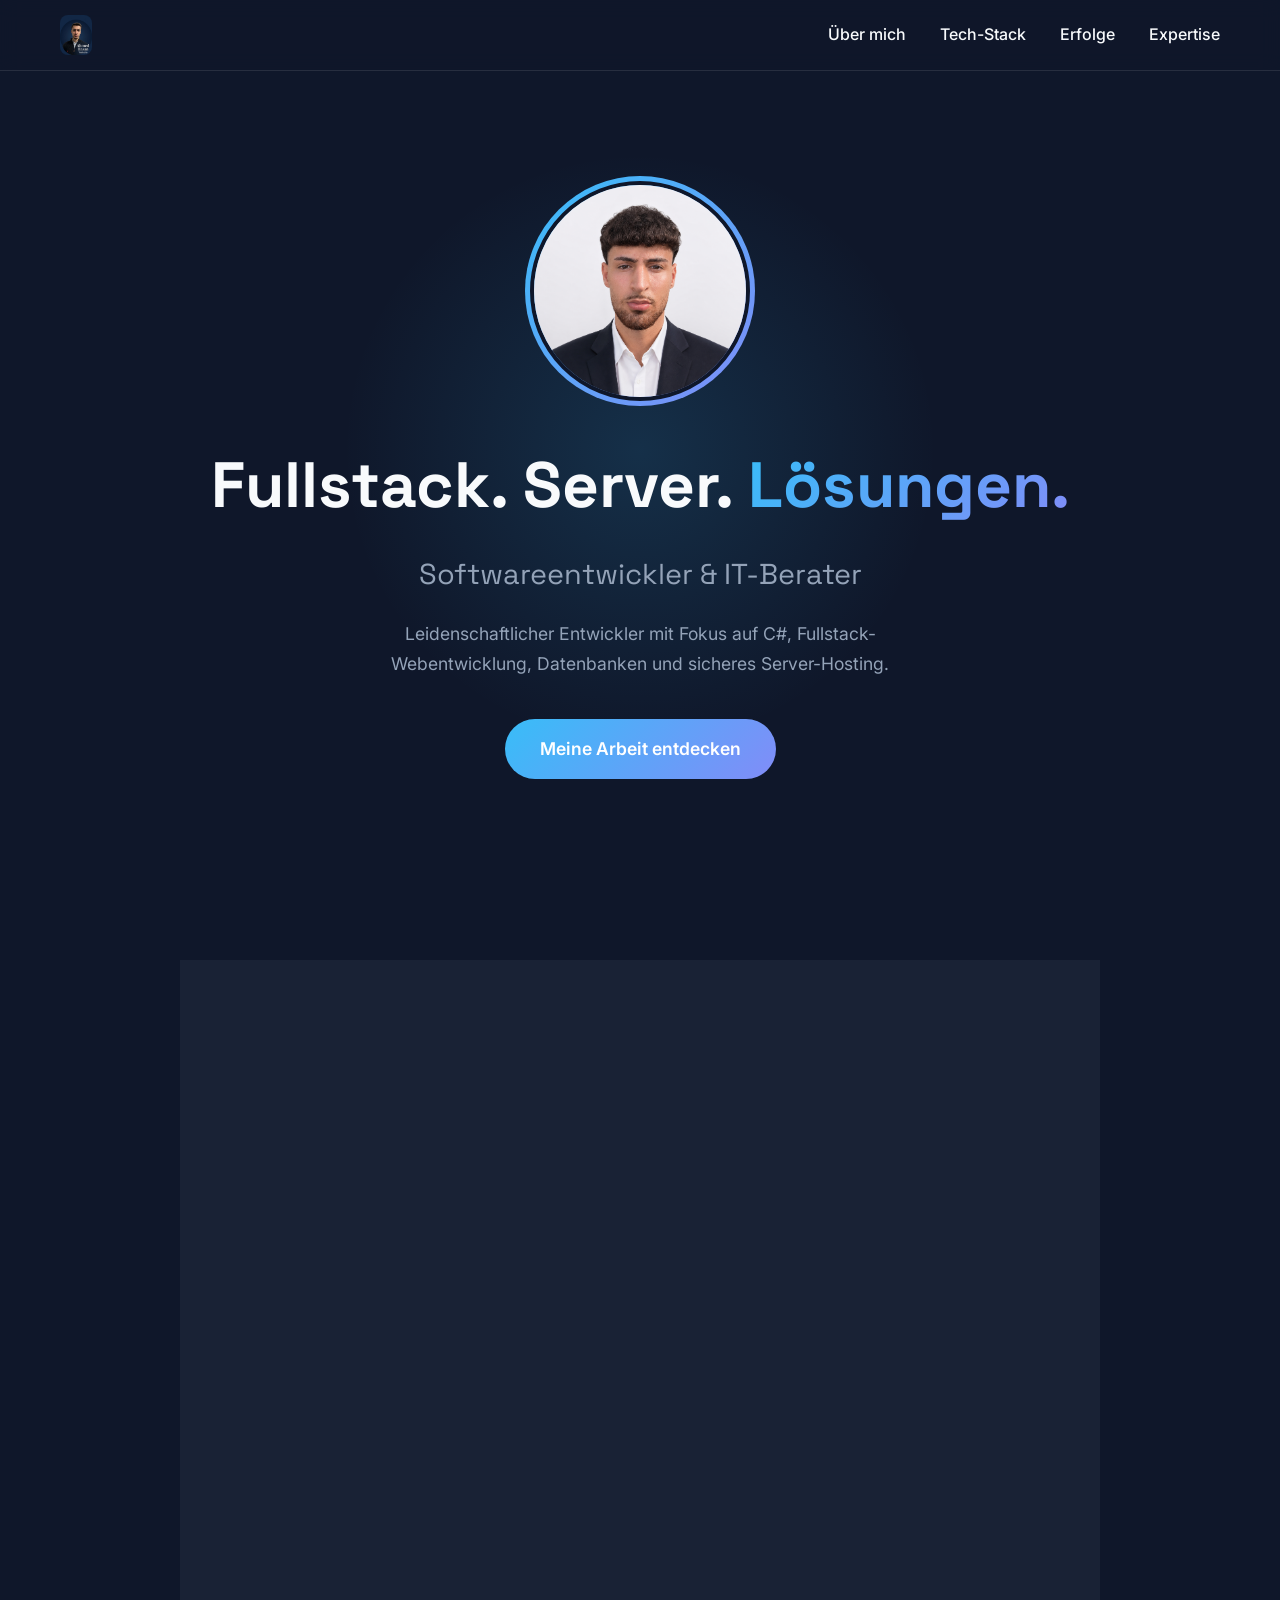
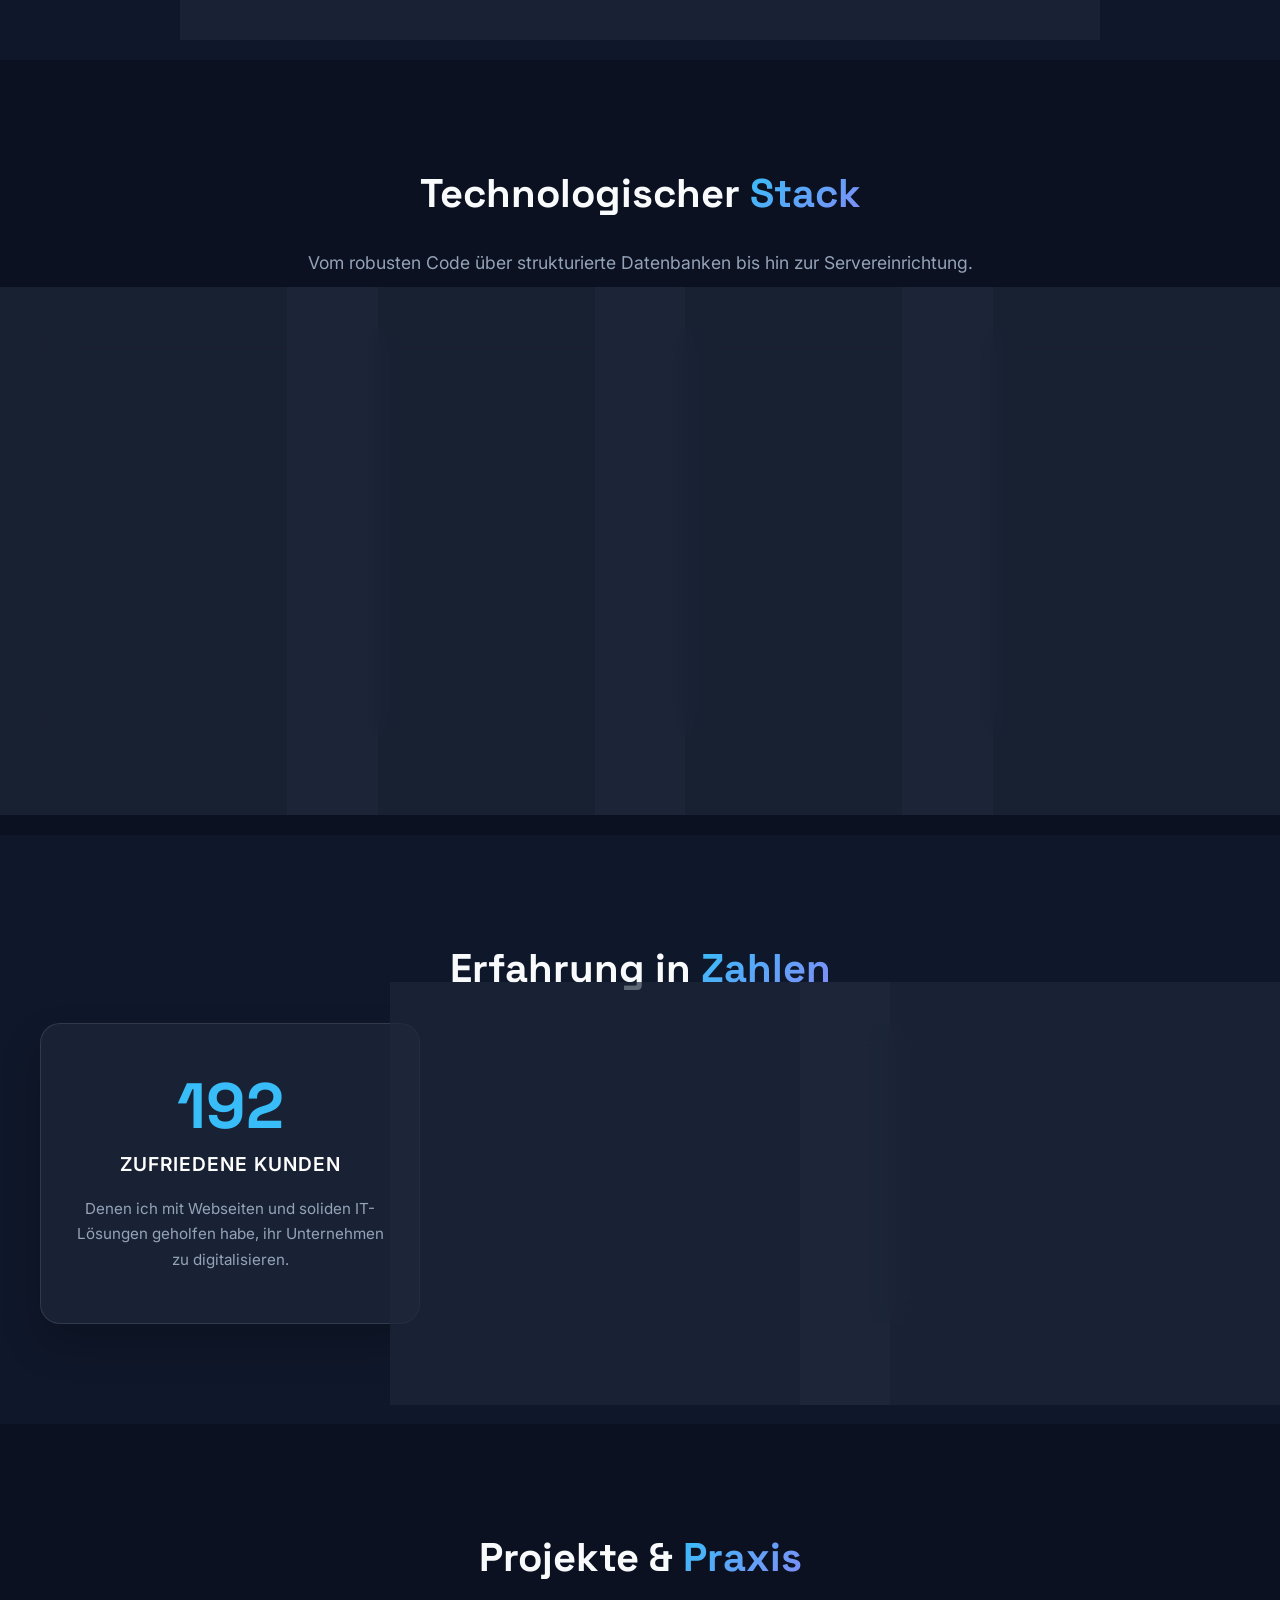
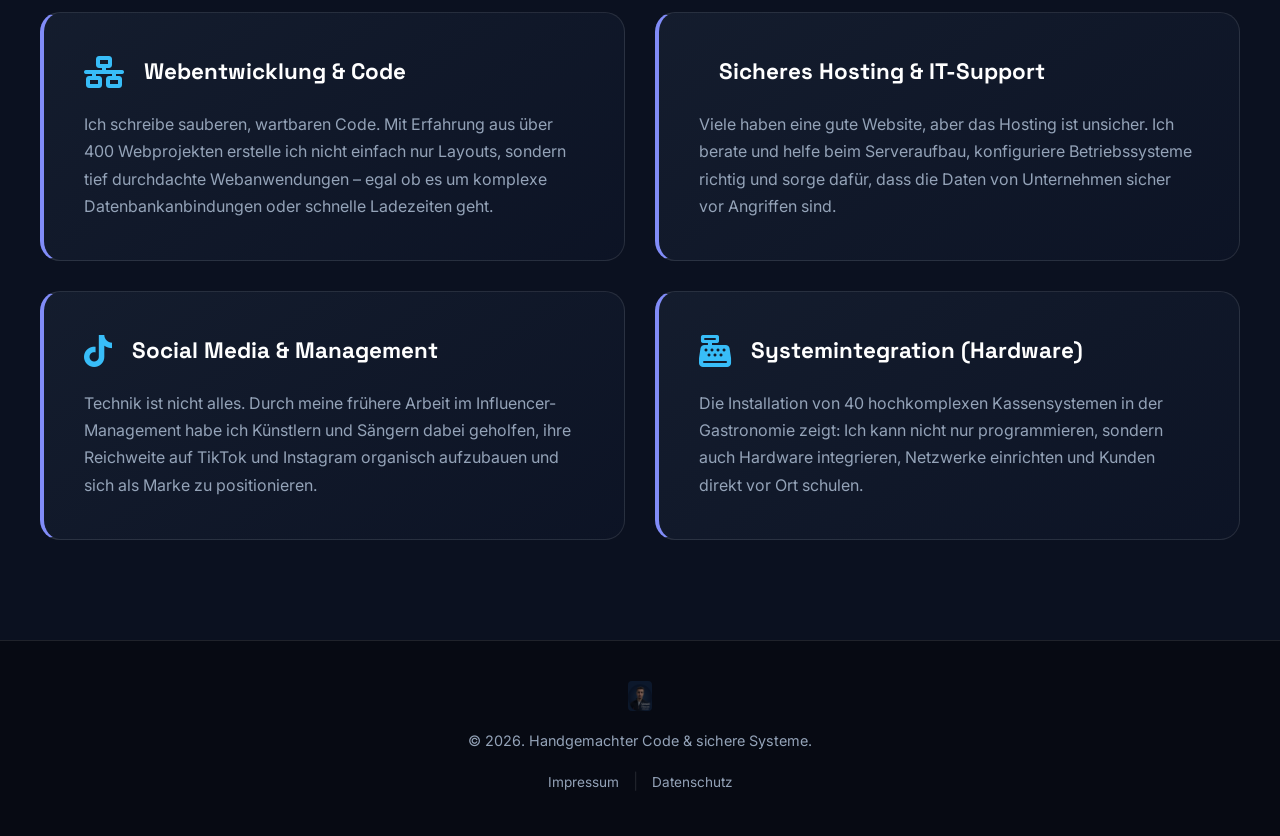
==== commit 27e2090c: "Fix HTML formatting in footer links" ====
--- a/index.html
+++ b/index.html
@@ -154,7 +154,7 @@
             <img src="IMG_9596.jpg" alt="Logo" class="footer-logo">
             <p>&copy; 2026. Handgemachter Code & sichere Systeme.</p>
             <div class="footer-links">
-                <a href="impressum.html">Impressum</a>
+                <a href="Impressum.html">Impressum</a>
                 <span class="divider">|</span>
                 <a href="datenschutz.html">Datenschutz</a>
             </div>
--- a/style.css
+++ b/style.css
@@ -1,1540 +1,98 @@
-/* ============================================================
-   Ahmed Hasan – Executive Portfolio (Mobile-Optimized)
-   NO Horizontal Scrolling - Fully Responsive
-   ============================================================ */
+@import url('https://fonts.googleapis.com/css2?family=Inter:wght@300;400;600;800&family=Space+Grotesk:wght@500;700&display=swap');
 
 :root {
-  /* Light Mode */
-  --bg-primary: #ffffff;
-  --bg-secondary: #f8f9fa;
-  --bg-tertiary: #f0f2f5;
-  --text-primary: #0a0e27;
-  --text-secondary: #3d4555;
-  --text-tertiary: #7a8195;
-  --border-color: #e0e3e8;
-  
-  --accent-primary: #0d47a1;
-  --accent-secondary: #1976d2;
-  --accent-gold: #d4a574;
-  --accent-success: #27ae60;
-  
-  --shadow-sm: 0 2px 8px rgba(0, 0, 0, 0.06);
-  --shadow-md: 0 8px 24px rgba(0, 0, 0, 0.1);
-  --shadow-lg: 0 16px 48px rgba(0, 0, 0, 0.15);
-  
-  --radius: 12px;
-  --transition: 0.3s ease;
-  --font-main: 'Inter', system-ui, sans-serif;
-  --font-display: 'Space Grotesk', 'Inter', sans-serif;
+    --bg-dark: #0f172a;
+    --bg-darker: #0b1120;
+    --primary: #38bdf8;
+    --accent: #818cf8;
+    --text-main: #f8fafc;
+    --text-muted: #94a3b8;
+    --glass-bg: rgba(30, 41, 59, 0.7);
+    --glass-border: rgba(255, 255, 255, 0.1);
 }
 
-[data-theme="dark"] {
-  --bg-primary: #0f1419;
-  --bg-secondary: #1a1f2a;
-  --bg-tertiary: #252d3a;
-  --text-primary: #f8fafc;
-  --text-secondary: #d4dce8;
-  --text-tertiary: #9ca3b0;
-  --border-color: #2a3447;
+* { margin: 0; padding: 0; box-sizing: border-box; }
+body { font-family: 'Inter', sans-serif; background-color: var(--bg-dark); color: var(--text-main); line-height: 1.7; overflow-x: hidden; }
+h1, h2, h3, h4 { font-family: 'Space Grotesk', sans-serif; }
+.highlight { background: linear-gradient(135deg, var(--primary), var(--accent)); -webkit-background-clip: text; -webkit-text-fill-color: transparent; }
+.text-center { text-align: center; }
+
+/* Navbar */
+.navbar { position: fixed; top: 0; width: 100%; background: rgba(15, 23, 42, 0.8); backdrop-filter: blur(10px); z-index: 1000; border-bottom: 1px solid var(--glass-border); }
+.nav-content { max-width: 1200px; margin: 0 auto; padding: 15px 20px; display: flex; justify-content: space-between; align-items: center; }
+.logo { height: 40px; width: auto; border-radius: 8px; }
+.nav-links a { color: var(--text-main); text-decoration: none; margin-left: 30px; font-weight: 500; transition: color 0.3s; }
+.nav-links a:hover { color: var(--primary); }
+
+/* Hero */
+.hero { min-height: 100vh; display: flex; align-items: center; justify-content: center; position: relative; padding: 120px 20px 60px; text-align: center; overflow: hidden; }
+.glow-bg { position: absolute; width: 600px; height: 600px; background: radial-gradient(circle, rgba(56, 189, 248, 0.15) 0%, rgba(15, 23, 42, 0) 70%); top: 50%; left: 50%; transform: translate(-50%, -50%); z-index: -1; }
+.profile-container { position: relative; width: 220px; height: 220px; margin: 0 auto 30px; }
+.profile-ring { position: absolute; top: -5px; left: -5px; right: -5px; bottom: -5px; border-radius: 50%; background: linear-gradient(135deg, var(--primary), var(--accent)); z-index: 1; animation: rotate 4s linear infinite; }
+@keyframes rotate { 0% { transform: rotate(0deg); } 100% { transform: rotate(360deg); } }
+.profile-pic { position: relative; width: 100%; height: 100%; border-radius: 50%; object-fit: cover; z-index: 2; border: 4px solid var(--bg-dark); }
+.hero h1 { font-size: 4rem; font-weight: 800; margin-bottom: 10px; }
+.hero h2 { font-size: 1.8rem; color: var(--text-muted); font-weight: 400; margin-bottom: 20px; }
+.hero-subtitle { max-width: 600px; margin: 0 auto 40px; font-size: 1.1rem; color: var(--text-muted); }
+.cta-button { display: inline-block; padding: 15px 35px; background: linear-gradient(135deg, var(--primary), var(--accent)); color: white; text-decoration: none; border-radius: 30px; font-weight: 600; font-size: 1.1rem; transition: transform 0.3s, box-shadow 0.3s; }
+.cta-button:hover { transform: translateY(-3px); box-shadow: 0 10px 20px rgba(56, 189, 248, 0.3); }
+
+/* Glass Card */
+.glass-card { background: var(--glass-bg); backdrop-filter: blur(12px); border: 1px solid var(--glass-border); border-radius: 20px; padding: 40px; box-shadow: 0 20px 40px rgba(0,0,0,0.2); }
+
+/* Sections */
+.section { padding: 100px 20px; }
+.alt-bg { background-color: var(--bg-darker); }
+.container { max-width: 1200px; margin: 0 auto; }
+.section-title { font-size: 2.5rem; text-align: center; margin-bottom: 20px; }
+.section-desc { text-align: center; color: var(--text-muted); max-width: 700px; margin: 0 auto 50px; font-size: 1.1rem; }
+
+/* Grid systems */
+.about-grid { display: flex; justify-content: center; }
+.about-text-box { max-width: 800px; font-size: 1.15rem; color: #e2e8f0; position: relative; }
+.quote-icon { font-size: 3rem; color: var(--primary); opacity: 0.2; position: absolute; top: 20px; left: 20px; }
+.about-text-box p { margin-bottom: 20px; position: relative; z-index: 2; }
+.about-text-box p:last-child { margin-bottom: 0; }
+
+.skills-grid { display: grid; grid-template-columns: repeat(auto-fit, minmax(250px, 1fr)); gap: 30px; }
+.skill-card { text-align: center; transition: transform 0.3s; }
+.skill-card:hover { transform: translateY(-10px); }
+.skill-icon { font-size: 3rem; color: var(--primary); margin-bottom: 20px; }
+.skill-card h3 { margin-bottom: 15px; font-size: 1.3rem; }
+.skill-card p { color: var(--text-muted); font-size: 0.95rem; }
+
+.stats-grid { display: grid; grid-template-columns: repeat(auto-fit, minmax(300px, 1fr)); gap: 30px; }
+.stat-card { text-align: center; padding: 50px 30px; transition: transform 0.3s; }
+.stat-card:hover { transform: translateY(-10px); }
+.stat-card h3 { font-size: 4rem; color: var(--primary); margin-bottom: 10px; line-height: 1; }
+.percent { font-size: 2.5rem; }
+.stat-label { font-size: 1.2rem; font-weight: 600; margin-bottom: 15px; color: white; text-transform: uppercase; letter-spacing: 1px; }
+.stat-desc { color: var(--text-muted); font-size: 0.95rem; }
+
+.expertise-grid { display: grid; grid-template-columns: repeat(auto-fit, minmax(400px, 1fr)); gap: 30px; }
+.expertise-box { background: linear-gradient(145deg, rgba(30,41,59,0.5) 0%, rgba(15,23,42,0.5) 100%); border: 1px solid var(--glass-border); padding: 40px; border-radius: 20px; border-left: 4px solid var(--accent); transition: all 0.3s; }
+.expertise-box:hover { background: rgba(30,41,59,0.8); transform: translateX(10px); }
+.expertise-header { display: flex; align-items: center; margin-bottom: 20px; }
+.expertise-header i { font-size: 2rem; color: var(--primary); margin-right: 20px; }
+.expertise-header h4 { font-size: 1.4rem; color: white; }
+.expertise-box p { color: var(--text-muted); font-size: 1rem; }
+
+/* Footer */
+footer { padding: 40px 20px; background: #070a13; border-top: 1px solid var(--glass-border); }
+.footer-logo { height: 30px; opacity: 0.5; margin-bottom: 10px; border-radius: 4px; }
+footer p { color: var(--text-muted); font-size: 0.9rem; }
+.footer-links { margin-top: 15px; }
+.footer-links a { color: var(--text-muted); text-decoration: none; font-size: 0.85rem; transition: color 0.3s; }
+.footer-links a:hover { color: var(--primary); }
+.divider { color: var(--glass-border); margin: 0 10px; }
+
+/* Animations */
+.fade-in { opacity: 0; transform: translateY(30px); transition: opacity 0.8s ease-out, transform 0.8s ease-out; }
+.fade-in.visible { opacity: 1; transform: translateY(0); }
+
+@media(max-width: 768px) {
+    .hero h1 { font-size: 2.5rem; }
+    .nav-links { display: none; }
+    .expertise-grid { grid-template-columns: 1fr; }
+    .profile-container { width: 180px; height: 180px; }
 }
-
-/* === RESET === */
-* {
-  margin: 0;
-  padding: 0;
-  box-sizing: border-box;
-}
-
-html {
-  scroll-behavior: smooth;
-  scroll-padding-top: 80px;
-  overflow-x: hidden;
-}
-
-body {
-  font-family: var(--font-main);
-  background: var(--bg-primary);
-  color: var(--text-primary);
-  line-height: 1.7;
-  transition: background var(--transition), color var(--transition);
-  overflow-x: hidden;
-  width: 100%;
-  max-width: 100vw;
-}
-
-img {
-  max-width: 100%;
-  height: auto;
-  display: block;
-}
-
-a {
-  color: inherit;
-  text-decoration: none;
-}
-
-ul {
-  list-style: none;
-}
-
-button {
-  border: none;
-  font-family: var(--font-main);
-  cursor: pointer;
-}
-
-/* === CONTAINER === */
-.container {
-  max-width: 1200px;
-  margin: 0 auto;
-  padding: 0 24px;
-  width: 100%;
-  box-sizing: border-box;
-}
-
-/* === SECTIONS === */
-.section {
-  padding: 100px 0;
-  position: relative;
-  width: 100%;
-  overflow: hidden;
-}
-
-.section-top {
-  text-align: center;
-  margin-bottom: 80px;
-  padding: 0;
-}
-
-.section-label {
-  font-size: 0.85rem;
-  font-weight: 700;
-  letter-spacing: 0.15em;
-  text-transform: uppercase;
-  color: var(--accent-secondary);
-  display: block;
-  margin-bottom: 20px;
-}
-
-.section-top h2 {
-  font-size: clamp(2rem, 6vw, 4rem);
-  font-weight: 900;
-  letter-spacing: -0.02em;
-  line-height: 1.15;
-  color: var(--text-primary);
-  font-family: var(--font-display);
-  margin-bottom: 16px;
-  word-break: break-word;
-}
-
-.section-subtitle {
-  font-size: clamp(1rem, 3vw, 1.3rem);
-  color: var(--text-secondary);
-  max-width: 700px;
-  margin: 0 auto;
-  padding: 0 12px;
-}
-
-/* === BUTTONS === */
-.btn {
-  display: inline-flex;
-  align-items: center;
-  justify-content: center;
-  padding: 12px 24px;
-  border-radius: 8px;
-  font-size: clamp(0.85rem, 2vw, 1rem);
-  font-weight: 600;
-  cursor: pointer;
-  border: 1.5px solid transparent;
-  transition: all var(--transition);
-  text-decoration: none;
-  white-space: nowrap;
-  flex-wrap: wrap;
-  gap: 8px;
-}
-
-.btn-primary {
-  background: var(--accent-primary);
-  color: white;
-}
-
-.btn-primary:hover {
-  opacity: 0.9;
-  transform: translateY(-2px);
-}
-
-.btn-secondary {
-  background: transparent;
-  color: var(--accent-primary);
-  border-color: var(--accent-primary);
-}
-
-.btn-secondary:hover {
-  background: var(--accent-primary);
-  color: white;
-}
-
-.btn-outline {
-  background: transparent;
-  color: var(--text-secondary);
-  border-color: var(--border-color);
-}
-
-.btn-outline:hover {
-  border-color: var(--accent-primary);
-  color: var(--accent-primary);
-}
-
-.btn-sm {
-  padding: 8px 16px;
-  font-size: 0.85rem;
-}
-
-.btn-full {
-  width: 100%;
-}
-
-.btn-light {
-  background: white;
-  color: var(--accent-primary);
-}
-
-/* === NAVBAR === */
-.navbar {
-  position: fixed;
-  top: 0;
-  left: 0;
-  right: 0;
-  height: 75px;
-  z-index: 800;
-  background: rgba(255, 255, 255, 0.7);
-  backdrop-filter: blur(12px);
-  border-bottom: 1px solid var(--border-color);
-  transition: all var(--transition);
-  width: 100%;
-  overflow-x: hidden;
-}
-
-[data-theme="dark"] .navbar {
-  background: rgba(15, 20, 25, 0.7);
-}
-
-.nav-container {
-  max-width: 1200px;
-  margin: 0 auto;
-  padding: 0 16px;
-  height: 100%;
-  display: flex;
-  align-items: center;
-  justify-content: space-between;
-  gap: 20px;
-  width: 100%;
-  box-sizing: border-box;
-}
-
-.nav-brand {
-  display: flex;
-  align-items: center;
-  gap: 10px;
-  font-weight: 800;
-  font-size: clamp(0.9rem, 2vw, 1.15rem);
-  color: var(--text-primary);
-  flex-shrink: 0;
-  font-family: var(--font-display);
-}
-
-.nav-logo {
-  width: 40px;
-  height: 40px;
-  border-radius: 8px;
-  object-fit: cover;
-  display: block;
-  flex-shrink: 0;
-}
-
-.nav-menu {
-  display: none;
-  gap: 12px;
-  align-items: center;
-  flex: 1;
-  justify-content: center;
-  list-style: none;
-}
-
-@media (min-width: 1024px) {
-  .nav-menu {
-    display: flex;
-  }
-}
-
-.nav-menu a {
-  padding: 8px 14px;
-  font-size: 0.9rem;
-  font-weight: 500;
-  color: var(--text-secondary);
-  border-radius: 6px;
-  transition: all var(--transition);
-  white-space: nowrap;
-}
-
-.nav-menu a:hover {
-  color: var(--accent-primary);
-  background: var(--bg-secondary);
-}
-
-.nav-cta {
-  background: var(--accent-primary);
-  color: white !important;
-  padding: 8px 18px;
-}
-
-.nav-cta:hover {
-  opacity: 0.9;
-}
-
-.nav-actions {
-  display: flex;
-  gap: 12px;
-  align-items: center;
-  flex-shrink: 0;
-}
-
-.theme-btn, .search-btn {
-  width: 40px;
-  height: 40px;
-  border-radius: 50%;
-  border: 1px solid var(--border-color);
-  background: var(--bg-secondary);
-  font-size: 1.2rem;
-  cursor: pointer;
-  transition: all var(--transition);
-  display: flex;
-  align-items: center;
-  justify-content: center;
-  flex-shrink: 0;
-}
-
-.theme-btn:hover, .search-btn:hover {
-  background: var(--bg-tertiary);
-}
-
-.menu-toggle {
-  width: 40px;
-  height: 40px;
-  background: transparent;
-  cursor: pointer;
-  display: flex;
-  flex-direction: column;
-  gap: 5px;
-  align-items: center;
-  justify-content: center;
-  flex-shrink: 0;
-}
-
-@media (min-width: 1024px) {
-  .menu-toggle {
-    display: none;
-  }
-}
-
-.menu-toggle span {
-  width: 20px;
-  height: 2px;
-  background: var(--text-primary);
-  border-radius: 1px;
-  transition: all var(--transition);
-}
-
-.menu-toggle.open span:nth-child(1) {
-  transform: translateY(8px) rotate(45deg);
-}
-
-.menu-toggle.open span:nth-child(2) {
-  opacity: 0;
-}
-
-.menu-toggle.open span:nth-child(3) {
-  transform: translateY(-8px) rotate(-45deg);
-}
-
-/* === MOBILE MENU === */
-.mobile-menu {
-  position: fixed;
-  top: 75px;
-  left: 0;
-  right: 0;
-  background: var(--bg-primary);
-  border-bottom: 1px solid var(--border-color);
-  max-height: 0;
-  overflow: hidden;
-  transition: max-height 0.3s ease;
-  z-index: 799;
-  width: 100%;
-  box-sizing: border-box;
-}
-
-.mobile-menu.open {
-  max-height: 400px;
-}
-
-.mobile-menu a {
-  display: block;
-  padding: 16px 24px;
-  border-bottom: 1px solid var(--border-color);
-  color: var(--text-secondary);
-  font-size: 0.95rem;
-  transition: all var(--transition);
-}
-
-.mobile-menu a:hover {
-  background: var(--bg-secondary);
-  color: var(--accent-primary);
-}
-
-/* === HERO === */
-.hero {
-  min-height: 100vh;
-  display: flex;
-  align-items: center;
-  padding: clamp(100px, 15vw, 120px) 0 80px;
-  margin-top: 75px;
-  background: linear-gradient(135deg, var(--bg-primary) 0%, var(--bg-secondary) 100%);
-  position: relative;
-  width: 100%;
-  overflow: hidden;
-}
-
-.hero-container {
-  max-width: 1200px;
-  margin: 0 auto;
-  padding: 0 24px;
-  display: grid;
-  grid-template-columns: 1fr;
-  gap: 50px;
-  align-items: center;
-  width: 100%;
-  box-sizing: border-box;
-}
-
-@media (min-width: 1024px) {
-  .hero-container {
-    grid-template-columns: 1.1fr 0.9fr;
-    gap: 80px;
-  }
-}
-
-.hero-badge {
-  display: inline-block;
-  background: rgba(13, 71, 161, 0.1);
-  color: var(--accent-primary);
-  padding: 12px 20px;
-  border-radius: 20px;
-  font-size: 0.9rem;
-  font-weight: 600;
-  margin-bottom: 32px;
-  border: 1px solid rgba(13, 71, 161, 0.2);
-  max-width: 100%;
-  word-break: break-word;
-}
-
-.hero-title {
-  font-size: clamp(2.2rem, 6vw, 4.2rem);
-  font-weight: 900;
-  letter-spacing: -0.02em;
-  line-height: 1.12;
-  margin-bottom: 32px;
-  color: var(--text-primary);
-  font-family: var(--font-display);
-  word-break: break-word;
-}
-
-.hero-title .highlight {
-  color: var(--accent-gold);
-  font-style: italic;
-}
-
-.hero-subtitle {
-  font-size: clamp(1rem, 3vw, 1.25rem);
-  line-height: 1.8;
-  color: var(--text-secondary);
-  margin-bottom: 40px;
-  word-break: break-word;
-}
-
-.hero-ctas {
-  display: flex;
-  gap: 16px;
-  margin-bottom: 60px;
-  flex-wrap: wrap;
-  width: 100%;
-}
-
-.hero-ctas .btn {
-  flex: 1;
-  min-width: 150px;
-  padding: 14px 20px;
-}
-
-@media (min-width: 640px) {
-  .hero-ctas .btn {
-    flex: 0 1 auto;
-  }
-}
-
-.hero-stats {
-  display: grid;
-  grid-template-columns: repeat(2, 1fr);
-  gap: 24px;
-  padding-top: 40px;
-  border-top: 2px solid var(--border-color);
-}
-
-@media (min-width: 768px) {
-  .hero-stats {
-    grid-template-columns: repeat(4, 1fr);
-    gap: 32px;
-  }
-}
-
-.stat {
-  display: flex;
-  flex-direction: column;
-  gap: 8px;
-}
-
-.stat-num {
-  font-size: clamp(1.8rem, 5vw, 2.8rem);
-  font-weight: 900;
-  color: var(--accent-secondary);
-  font-family: var(--font-display);
-  line-height: 1;
-}
-
-.stat-label {
-  font-size: 0.8rem;
-  color: var(--text-tertiary);
-  letter-spacing: 0.04em;
-  text-transform: uppercase;
-  font-weight: 600;
-}
-
-.hero-image {
-  position: relative;
-  width: 100%;
-  max-width: 500px;
-  margin: 0 auto;
-}
-
-.hero-image img {
-  width: 100%;
-  border-radius: var(--radius);
-  box-shadow: var(--shadow-lg);
-  object-fit: cover;
-  aspect-ratio: 1;
-  transition: transform 0.6s ease;
-}
-
-.hero-image:hover img {
-  transform: scale(1.05);
-}
-
-/* === ABOUT === */
-.about {
-  background: var(--bg-secondary);
-}
-
-.about-content {
-  display: grid;
-  grid-template-columns: 1fr;
-  gap: 48px;
-  align-items: start;
-}
-
-@media (min-width: 1024px) {
-  .about-content {
-    grid-template-columns: 1fr 1fr;
-    gap: 100px;
-  }
-}
-
-.about-text {
-  display: flex;
-  flex-direction: column;
-  gap: 24px;
-}
-
-.about-lead {
-  font-size: clamp(1.1rem, 3vw, 1.3rem);
-  font-weight: 700;
-  color: var(--text-primary);
-  line-height: 1.6;
-}
-
-.about-text p {
-  font-size: clamp(0.95rem, 2vw, 1.05rem);
-  color: var(--text-secondary);
-  line-height: 1.8;
-}
-
-.about-actions {
-  display: flex;
-  gap: 16px;
-  margin-top: 24px;
-  flex-wrap: wrap;
-}
-
-.about-actions .btn {
-  flex: 1;
-  min-width: 140px;
-}
-
-.about-cards {
-  display: grid;
-  grid-template-columns: 1fr;
-  gap: 20px;
-}
-
-.about-card {
-  padding: 32px;
-  background: var(--bg-primary);
-  border: 1px solid var(--border-color);
-  border-radius: var(--radius);
-  transition: all var(--transition);
-}
-
-.about-card:hover {
-  border-color: var(--accent-primary);
-  box-shadow: var(--shadow-md);
-  transform: translateY(-4px);
-}
-
-.card-icon {
-  font-size: 2.4rem;
-  margin-bottom: 12px;
-}
-
-.about-card h3 {
-  font-size: 1.1rem;
-  font-weight: 700;
-  margin-bottom: 10px;
-  color: var(--text-primary);
-}
-
-.about-card p {
-  font-size: 0.95rem;
-  color: var(--text-tertiary);
-  margin: 0;
-  line-height: 1.7;
-}
-
-/* === EXPERTISE === */
-.expertise {
-  background: var(--bg-primary);
-}
-
-.expertise-cards {
-  display: grid;
-  grid-template-columns: 1fr;
-  gap: 28px;
-  margin-bottom: 80px;
-}
-
-@media (min-width: 768px) {
-  .expertise-cards {
-    grid-template-columns: repeat(2, 1fr);
-  }
-}
-
-.exp-card {
-  padding: clamp(24px, 5vw, 48px);
-  background: var(--bg-secondary);
-  border: 1px solid var(--border-color);
-  border-radius: var(--radius);
-  transition: all var(--transition);
-  position: relative;
-  overflow: hidden;
-}
-
-.exp-card:hover {
-  border-color: var(--accent-primary);
-  box-shadow: var(--shadow-md);
-  transform: translateY(-6px);
-}
-
-.exp-number {
-  font-size: clamp(3rem, 8vw, 4rem);
-  font-weight: 300;
-  color: var(--accent-primary);
-  opacity: 0.1;
-  position: absolute;
-  top: 20px;
-  right: 28px;
-  font-family: var(--font-display);
-  line-height: 1;
-}
-
-.exp-icon {
-  font-size: 2.8rem;
-  margin-bottom: 20px;
-  position: relative;
-  z-index: 1;
-}
-
-.exp-card h3 {
-  font-size: clamp(1.1rem, 3vw, 1.35rem);
-  font-weight: 700;
-  margin-bottom: 16px;
-  color: var(--text-primary);
-  position: relative;
-  z-index: 1;
-  word-break: break-word;
-}
-
-.exp-card p {
-  font-size: clamp(0.9rem, 2vw, 1.05rem);
-  color: var(--text-secondary);
-  line-height: 1.8;
-  margin-bottom: 24px;
-  position: relative;
-  z-index: 1;
-}
-
-.exp-list {
-  list-style: none;
-  margin-bottom: 28px;
-  position: relative;
-  z-index: 1;
-}
-
-.exp-list li {
-  font-size: 0.95rem;
-  color: var(--text-tertiary);
-  padding: 8px 0 8px 24px;
-  position: relative;
-}
-
-.exp-list li::before {
-  content: '✓';
-  position: absolute;
-  left: 0;
-  color: var(--accent-gold);
-  font-weight: 700;
-}
-
-.exp-card.highlight {
-  background: linear-gradient(135deg, var(--accent-primary) 0%, var(--accent-secondary) 100%);
-  border: none;
-  color: white;
-}
-
-.exp-card.highlight h3,
-.exp-card.highlight p {
-  color: white;
-}
-
-.exp-card.highlight li {
-  color: rgba(255, 255, 255, 0.8);
-}
-
-.exp-card.highlight li::before {
-  color: var(--accent-gold);
-}
-
-.expertise-cta {
-  text-align: center;
-  background: var(--bg-secondary);
-  padding: clamp(32px, 8vw, 60px);
-  border-radius: var(--radius);
-  border: 1px dashed var(--border-color);
-}
-
-.expertise-cta h3 {
-  font-size: clamp(1.1rem, 3vw, 1.4rem);
-  font-weight: 700;
-  margin-bottom: 24px;
-  color: var(--text-primary);
-  word-break: break-word;
-}
-
-/* === PROJECTS === */
-.projects {
-  background: var(--bg-secondary);
-}
-
-.projects-list {
-  display: grid;
-  grid-template-columns: 1fr;
-  gap: 28px;
-}
-
-.project {
-  padding: clamp(28px, 5vw, 48px);
-  background: var(--bg-primary);
-  border: 1px solid var(--border-color);
-  border-radius: var(--radius);
-  transition: all var(--transition);
-}
-
-.project:hover {
-  border-color: var(--accent-primary);
-  box-shadow: var(--shadow-md);
-  transform: translateY(-4px);
-}
-
-.project.featured {
-  border: 2px solid var(--accent-primary);
-  background: linear-gradient(135deg, rgba(13, 71, 161, 0.02), rgba(212, 165, 116, 0.02));
-}
-
-.project-header {
-  display: flex;
-  justify-content: space-between;
-  align-items: center;
-  margin-bottom: 20px;
-  font-size: 0.85rem;
-  flex-wrap: wrap;
-  gap: 12px;
-}
-
-.project-tag {
-  color: var(--accent-primary);
-  font-weight: 700;
-  letter-spacing: 0.08em;
-  text-transform: uppercase;
-  white-space: nowrap;
-}
-
-.project-year {
-  color: var(--text-tertiary);
-  white-space: nowrap;
-}
-
-.project h3 {
-  font-size: clamp(1.3rem, 4vw, 1.8rem);
-  font-weight: 800;
-  margin-bottom: 18px;
-  color: var(--text-primary);
-  line-height: 1.3;
-  word-break: break-word;
-}
-
-.project p {
-  font-size: clamp(0.9rem, 2vw, 1.05rem);
-  color: var(--text-secondary);
-  line-height: 1.8;
-  margin-bottom: 32px;
-}
-
-.project-results {
-  display: grid;
-  grid-template-columns: repeat(2, 1fr);
-  gap: 24px;
-  border-top: 2px solid var(--border-color);
-  padding-top: 32px;
-  margin-bottom: 28px;
-}
-
-@media (min-width: 640px) {
-  .project-results {
-    grid-template-columns: repeat(4, 1fr);
-    gap: 32px;
-  }
-}
-
-.pr-item {
-  display: flex;
-  flex-direction: column;
-  gap: 6px;
-}
-
-.pr-value {
-  font-size: clamp(1.4rem, 4vw, 1.8rem);
-  font-weight: 900;
-  color: var(--accent-secondary);
-  font-family: var(--font-display);
-}
-
-.pr-label {
-  font-size: 0.75rem;
-  color: var(--text-tertiary);
-  letter-spacing: 0.04em;
-  text-transform: uppercase;
-  font-weight: 600;
-}
-
-.project-tags {
-  display: flex;
-  flex-wrap: wrap;
-  gap: 12px;
-  margin-bottom: 28px;
-}
-
-.project-tags span {
-  font-size: 0.8rem;
-  background: var(--bg-secondary);
-  color: var(--text-tertiary);
-  padding: 8px 16px;
-  border-radius: 20px;
-  font-weight: 600;
-  white-space: nowrap;
-}
-
-/* === EXPERIENCE === */
-.experience {
-  background: var(--bg-primary);
-}
-
-.experience-list {
-  max-width: 900px;
-  margin: 0 auto;
-  position: relative;
-  padding: 40px 0;
-  width: 100%;
-}
-
-.experience-list::before {
-  content: '';
-  position: absolute;
-  left: 50%;
-  top: 0;
-  bottom: 0;
-  width: 2px;
-  background: linear-gradient(to bottom, var(--accent-primary), transparent);
-  transform: translateX(-50%);
-  display: none;
-}
-
-@media (min-width: 768px) {
-  .experience-list::before {
-    display: block;
-  }
-}
-
-.exp-item {
-  display: grid;
-  grid-template-columns: 1fr;
-  gap: 20px;
-  align-items: flex-start;
-  margin-bottom: 60px;
-  position: relative;
-  padding: 0 16px;
-}
-
-@media (min-width: 768px) {
-  .exp-item {
-    grid-template-columns: 1fr 100px 1fr;
-    gap: 40px;
-  }
-
-  .exp-item:nth-child(even) {
-    direction: rtl;
-  }
-
-  .exp-item:nth-child(even) > * {
-    direction: ltr;
-  }
-}
-
-.exp-year {
-  text-align: left;
-  font-size: 0.95rem;
-  color: var(--text-tertiary);
-  font-weight: 600;
-  padding-top: 12px;
-}
-
-@media (min-width: 768px) {
-  .exp-year {
-    text-align: right;
-  }
-
-  .exp-item:nth-child(even) .exp-year {
-    text-align: left;
-  }
-}
-
-.exp-marker {
-  width: 20px;
-  height: 20px;
-  background: var(--bg-secondary);
-  border: 4px solid var(--accent-primary);
-  border-radius: 50%;
-  flex-shrink: 0;
-  margin-top: 8px;
-  position: relative;
-  z-index: 10;
-  margin: 8px auto 0;
-}
-
-@media (min-width: 768px) {
-  .exp-marker {
-    margin: 8px auto 0;
-  }
-}
-
-.exp-details {
-  background: var(--bg-secondary);
-  border: 1px solid var(--border-color);
-  border-radius: var(--radius);
-  padding: clamp(24px, 5vw, 40px);
-  transition: all var(--transition);
-}
-
-.exp-details:hover {
-  border-color: var(--accent-primary);
-  box-shadow: var(--shadow-md);
-  transform: translateY(-4px);
-}
-
-.exp-badge {
-  display: inline-block;
-  font-size: 0.75rem;
-  color: var(--accent-primary);
-  background: rgba(13, 71, 161, 0.1);
-  border: 1px solid rgba(13, 71, 161, 0.2);
-  border-radius: 100px;
-  padding: 5px 14px;
-  margin-bottom: 12px;
-  font-weight: 700;
-  letter-spacing: 0.08em;
-  white-space: nowrap;
-}
-
-.exp-details h3 {
-  font-size: clamp(1.1rem, 3vw, 1.35rem);
-  font-weight: 700;
-  margin-bottom: 8px;
-  color: var(--text-primary);
-  word-break: break-word;
-}
-
-.exp-details p {
-  font-size: clamp(0.9rem, 2vw, 1.05rem);
-  color: var(--text-secondary);
-  line-height: 1.8;
-  margin-bottom: 18px;
-}
-
-.exp-stats {
-  display: flex;
-  flex-wrap: wrap;
-  gap: 12px;
-  margin-top: 16px;
-}
-
-.exp-stats span {
-  font-size: 0.8rem;
-  background: var(--bg-tertiary);
-  color: var(--accent-primary);
-  padding: 6px 12px;
-  border-radius: 12px;
-  font-weight: 600;
-  white-space: nowrap;
-}
-
-/* === CONTACT === */
-.contact {
-  background: var(--bg-primary);
-}
-
-.contact-content {
-  display: grid;
-  grid-template-columns: 1fr;
-  gap: 48px;
-  align-items: start;
-}
-
-@media (min-width: 1024px) {
-  .contact-content {
-    grid-template-columns: 1fr 1fr;
-    gap: 80px;
-  }
-}
-
-.contact-info h3 {
-  font-size: clamp(1.2rem, 3vw, 1.4rem);
-  font-weight: 700;
-  margin-bottom: 18px;
-  color: var(--text-primary);
-}
-
-.contact-info p {
-  font-size: clamp(0.95rem, 2vw, 1.05rem);
-  color: var(--text-secondary);
-  line-height: 1.8;
-  margin-bottom: 40px;
-}
-
-.contact-methods {
-  display: grid;
-  grid-template-columns: 1fr;
-  gap: 20px;
-  margin-bottom: 40px;
-}
-
-.contact-method {
-  padding: 24px;
-  background: var(--bg-secondary);
-  border: 1px solid var(--border-color);
-  border-radius: var(--radius);
-  display: flex;
-  gap: 16px;
-  align-items: flex-start;
-  transition: all var(--transition);
-}
-
-.contact-method:hover {
-  border-color: var(--accent-primary);
-  background: var(--bg-tertiary);
-}
-
-.contact-method.available {
-  background: rgba(39, 174, 96, 0.05);
-  border-color: var(--accent-success);
-}
-
-.method-icon {
-  font-size: 1.8rem;
-  flex-shrink: 0;
-}
-
-.method-label {
-  font-size: 0.75rem;
-  font-weight: 700;
-  letter-spacing: 0.12em;
-  text-transform: uppercase;
-  color: var(--accent-primary);
-  display: block;
-  margin-bottom: 4px;
-}
-
-.contact-method a,
-.contact-method span {
-  font-size: 0.95rem;
-  color: var(--text-secondary);
-  font-weight: 500;
-}
-
-.contact-method a:hover {
-  color: var(--accent-primary);
-}
-
-.contact-social {
-  display: flex;
-  gap: 12px;
-  flex-wrap: wrap;
-}
-
-.social-btn {
-  padding: 10px 16px;
-  background: var(--bg-secondary);
-  border: 1px solid var(--border-color);
-  border-radius: 8px;
-  font-size: 0.9rem;
-  font-weight: 600;
-  cursor: pointer;
-  transition: all var(--transition);
-  white-space: nowrap;
-  flex: 1;
-  min-width: 120px;
-}
-
-@media (min-width: 640px) {
-  .social-btn {
-    flex: 0 1 auto;
-  }
-}
-
-.social-btn:hover {
-  border-color: var(--accent-primary);
-  background: var(--accent-primary);
-  color: white;
-}
-
-/* Contact Form */
-.contact-form {
-  background: var(--bg-secondary);
-  border: 1px solid var(--border-color);
-  border-radius: var(--radius);
-  padding: clamp(24px, 5vw, 48px);
-}
-
-.form-row {
-  display: grid;
-  grid-template-columns: 1fr;
-  gap: 16px;
-}
-
-@media (min-width: 640px) {
-  .form-row {
-    grid-template-columns: 1fr 1fr;
-  }
-}
-
-.form-group {
-  display: flex;
-  flex-direction: column;
-  gap: 8px;
-  margin-bottom: 16px;
-}
-
-.form-group label {
-  font-size: 0.85rem;
-  font-weight: 600;
-  color: var(--text-secondary);
-  letter-spacing: 0.02em;
-}
-
-.form-group input,
-.form-group textarea {
-  background: var(--bg-primary);
-  border: 1px solid var(--border-color);
-  border-radius: 8px;
-  padding: 12px 14px;
-  font-size: 0.95rem;
-  color: var(--text-primary);
-  font-family: var(--font-main);
-  transition: all var(--transition);
-  width: 100%;
-  box-sizing: border-box;
-}
-
-.form-group input::placeholder,
-.form-group textarea::placeholder {
-  color: var(--text-tertiary);
-}
-
-.form-group input:focus,
-.form-group textarea:focus {
-  outline: none;
-  border-color: var(--accent-primary);
-  box-shadow: 0 0 0 3px rgba(13, 71, 161, 0.1);
-}
-
-.form-group textarea {
-  resize: vertical;
-  min-height: 140px;
-}
-
-.checkbox {
-  display: flex;
-  align-items: center;
-  gap: 8px;
-  font-size: 0.85rem;
-  color: var(--text-secondary);
-  margin-bottom: 16px;
-  flex-wrap: wrap;
-}
-
-.checkbox input {
-  width: 18px;
-  height: 18px;
-  cursor: pointer;
-  accent-color: var(--accent-primary);
-  flex-shrink: 0;
-}
-
-.form-note {
-  font-size: 0.8rem;
-  color: var(--text-tertiary);
-  background: var(--bg-tertiary);
-  padding: 12px;
-  border-radius: 8px;
-  margin-bottom: 16px;
-}
-
-.form-buttons {
-  display: grid;
-  grid-template-columns: 1fr;
-  gap: 12px;
-}
-
-@media (min-width: 640px) {
-  .form-buttons {
-    grid-template-columns: 1fr 1fr;
-  }
-}
-
-/* === FOOTER === */
-.footer {
-  background: var(--bg-secondary);
-  border-top: 1px solid var(--border-color);
-  padding: clamp(48px, 8vw, 80px) 0 32px;
-  width: 100%;
-  overflow: hidden;
-}
-
-.footer-content {
-  display: flex;
-  justify-content: space-between;
-  align-items: center;
-  margin-bottom: 40px;
-  flex-wrap: wrap;
-  gap: 24px;
-}
-
-.footer-brand {
-  display: flex;
-  align-items: center;
-  gap: 16px;
-  min-width: 100%;
-}
-
-@media (min-width: 640px) {
-  .footer-brand {
-    min-width: auto;
-  }
-}
-
-.footer-logo {
-  width: 48px;
-  height: 48px;
-  border-radius: 8px;
-  object-fit: cover;
-  flex-shrink: 0;
-}
-
-.footer-brand h3 {
-  font-size: 1.1rem;
-  font-weight: 700;
-  margin: 0 0 4px 0;
-  color: var(--text-primary);
-}
-
-.footer-brand p {
-  font-size: 0.8rem;
-  color: var(--text-tertiary);
-  margin: 0;
-}
-
-.footer-sections {
-  display: grid;
-  grid-template-columns: 1fr;
-  gap: 24px;
-  margin-bottom: 32px;
-  width: 100%;
-}
-
-@media (min-width: 640px) {
-  .footer-sections {
-    grid-template-columns: repeat(3, 1fr);
-  }
-}
-
-.footer-section h4 {
-  font-size: 0.9rem;
-  font-weight: 700;
-  margin-bottom: 16px;
-  color: var(--text-primary);
-}
-
-.footer-section ul {
-  list-style: none;
-  display: flex;
-  flex-direction: column;
-  gap: 8px;
-}
-
-.footer-section a {
-  font-size: 0.85rem;
-  color: var(--text-secondary);
-  transition: color var(--transition);
-}
-
-.footer-section a:hover {
-  color: var(--accent-primary);
-}
-
-.footer-bottom {
-  text-align: center;
-  padding-top: 24px;
-  border-top: 1px solid var(--border-color);
-}
-
-.footer-bottom p {
-  font-size: 0.8rem;
-  color: var(--text-tertiary);
-  margin: 6px 0;
-}
-
-/* === COOKIE BANNER === */
-.cookie-banner {
-  position: fixed;
-  bottom: 16px;
-  left: 16px;
-  right: 16px;
-  width: auto;
-  max-width: calc(100vw - 32px);
-  background: var(--bg-secondary);
-  border: 2px solid var(--border-color);
-  border-radius: var(--radius);
-  padding: 20px;
-  z-index: 9999;
-  box-shadow: var(--shadow-lg);
-  animation: slideUp 0.4s ease;
-}
-
-@media (min-width: 640px) {
-  .cookie-banner {
-    width: auto;
-    max-width: 560px;
-    left: 50%;
-    right: auto;
-    transform: translateX(-50%);
-  }
-}
-
-.cookie-banner.hidden {
-  opacity: 0;
-  transform: translateX(-50%) translateY(150px);
-  pointer-events: none;
-  transition: all 0.3s ease;
-}
-
-.cookie-content {
-  display: flex;
-  flex-direction: column;
-  gap: 16px;
-  width: 100%;
-}
-
-.cookie-header {
-  margin-bottom: 8px;
-}
-
-.cookie-header h3 {
-  font-size: 1rem;
-  font-weight: 700;
-  color: var(--text-primary);
-  margin: 0;
-}
-
-.cookie-text {
-  font-size: 0.9rem;
-  color: var(--text-secondary);
-  line-height: 1.6;
-}
-
-.cookie-text p {
-  margin: 0;
-}
-
-.cookie-options {
-  background: var(--bg-tertiary);
-  padding: 12px;
-  border-radius: 8px;
-  border-left: 3px solid var(--accent-primary);
-}
-
-.cookie-checkbox {
-  display: flex;
-  align-items: center;
-  gap: 10px;
-  cursor: pointer;
-  user-select: none;
-  flex-wrap: wrap;
-}
-
-.cookie-checkbox input {
-  width: 18px;
-  height: 18px;
-  cursor: pointer;
-  accent-color: var(--accent-primary);
-  flex-shrink: 0;
-}
-
-.cookie-checkbox span {
-  font-size: 0.85rem;
-  color: var(--text-secondary);
-  font-weight: 500;
-}
-
-.cookie-actions {
-  display: flex;
-  gap: 10px;
-  align-items: center;
-  flex-wrap: wrap;
-  justify-content: flex-end;
-  width: 100%;
-}
-
-.cookie-link {
-  font-size: 0.8rem;
-  color: var(--accent-primary);
-  text-decoration: underline;
-  flex: 1;
-  min-width: 100px;
-}
-
-.cookie-actions .btn {
-  padding: 8px 16px;
-  font-size: 0.8rem;
-  white-space: nowrap;
-}
-
-@keyframes slideUp {
-  from {
-    opacity: 0;
-    transform: translateX(-50%) translateY(50px);
-  }
-  to {
-    opacity: 1;
-    transform: translateX(-50%) translateY(0);
-  }
-}
-
-/* === SCROLL TOP === */
-.scroll-top {
-  position: fixed;
-  bottom: 100px;
-  right: 24px;
-  width: 48px;
-  height: 48px;
-  background: var(--accent-primary);
-  color: white;
-  border: none;
-  border-radius: 50%;
-  font-size: 1.4rem;
-  cursor: pointer;
-  display: none;
-  align-items: center;
-  justify-content: center;
-  z-index: 899;
-  transition: all var(--transition);
-  box-shadow: var(--shadow-md);
-  flex-shrink: 0;
-}
-
-.scroll-top.show {
-  display: flex;
-}
-
-.scroll-top:hover {
-  transform: translateY(-4px);
-  box-shadow: var(--shadow-lg);
-}
-
-@media (min-width: 640px) {
-  .scroll-top {
-    bottom: 40px;
-    right: 40px;
-  }
-}
-
-/* === HIGHLIGHT CLASS === */
-.highlight {
-  color: var(--accent-gold);
-  font-style: italic;
-}
-
-/* === ANIMATIONS === */
-@keyframes fadeInUp {
-  from {
-    opacity: 0;
-    transform: translateY(30px);
-  }
-  to {
-    opacity: 1;
-    transform: translateY(0);
-  }
-}
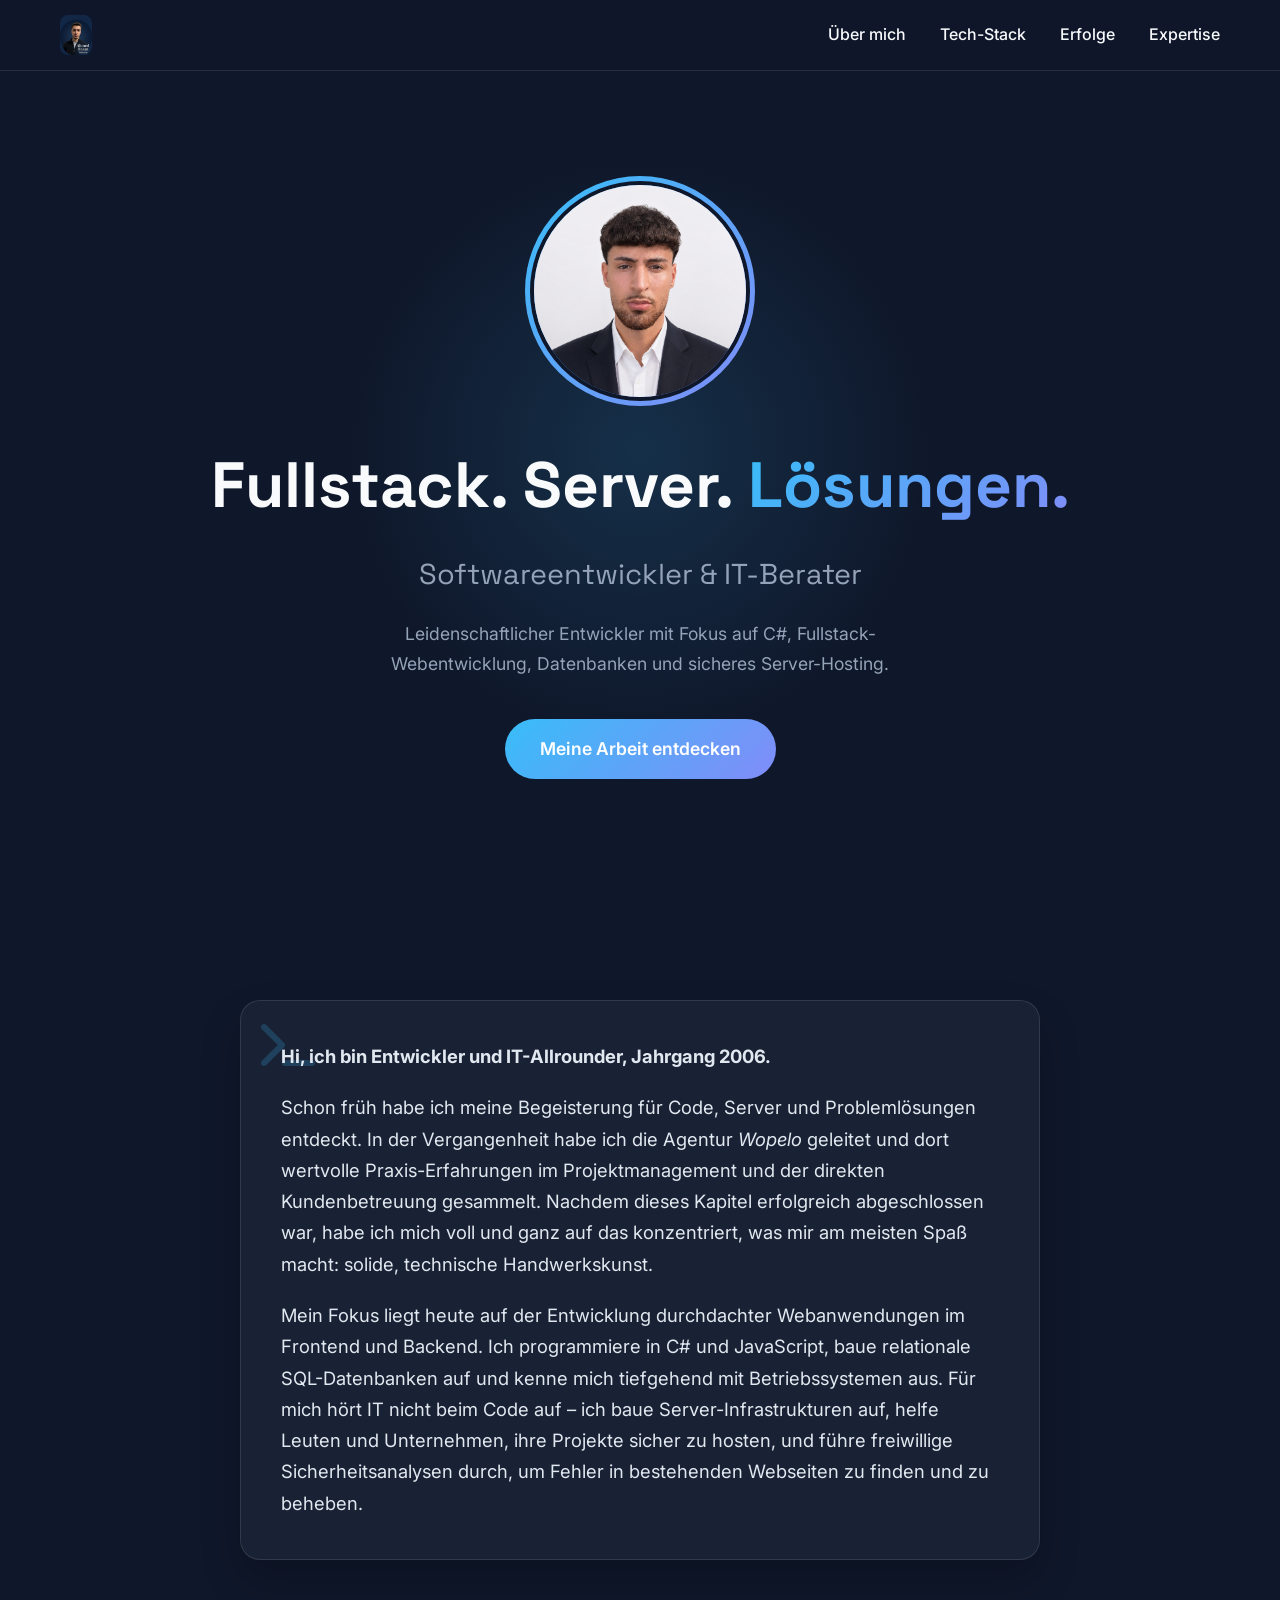
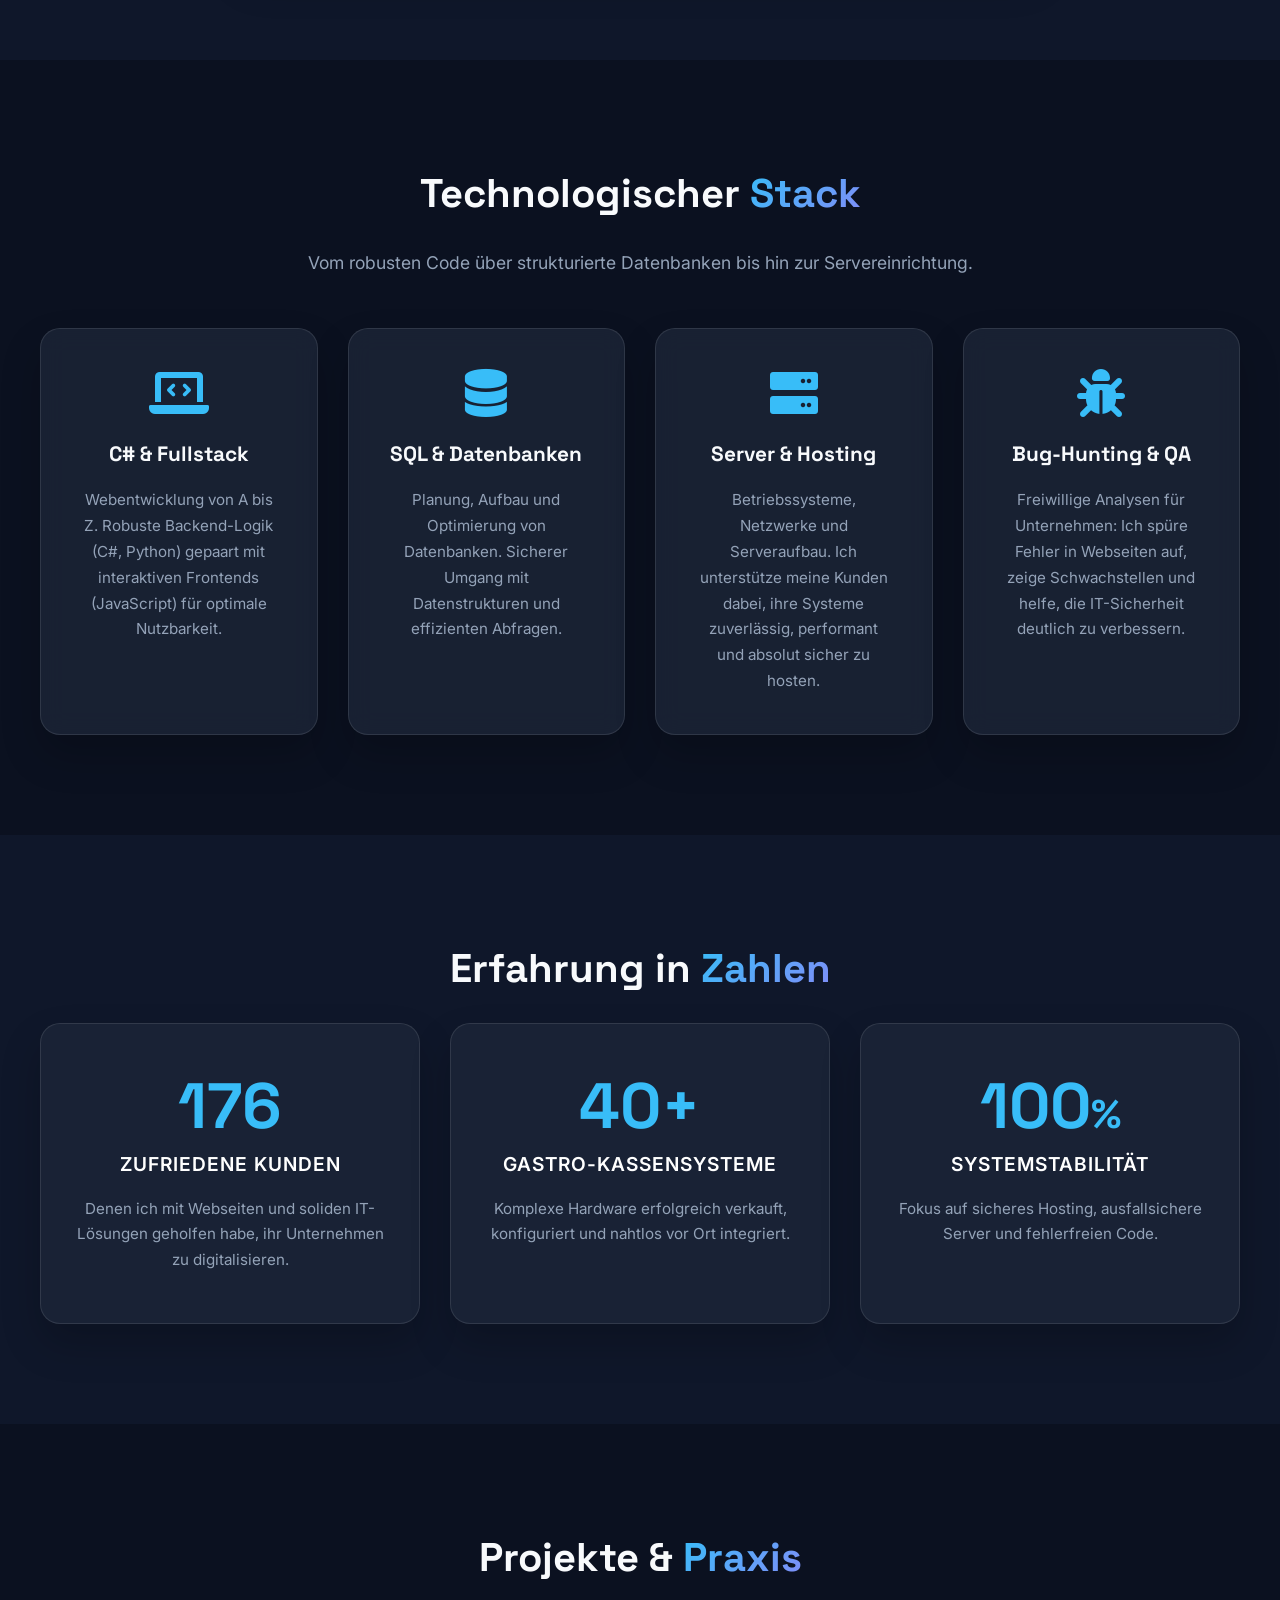
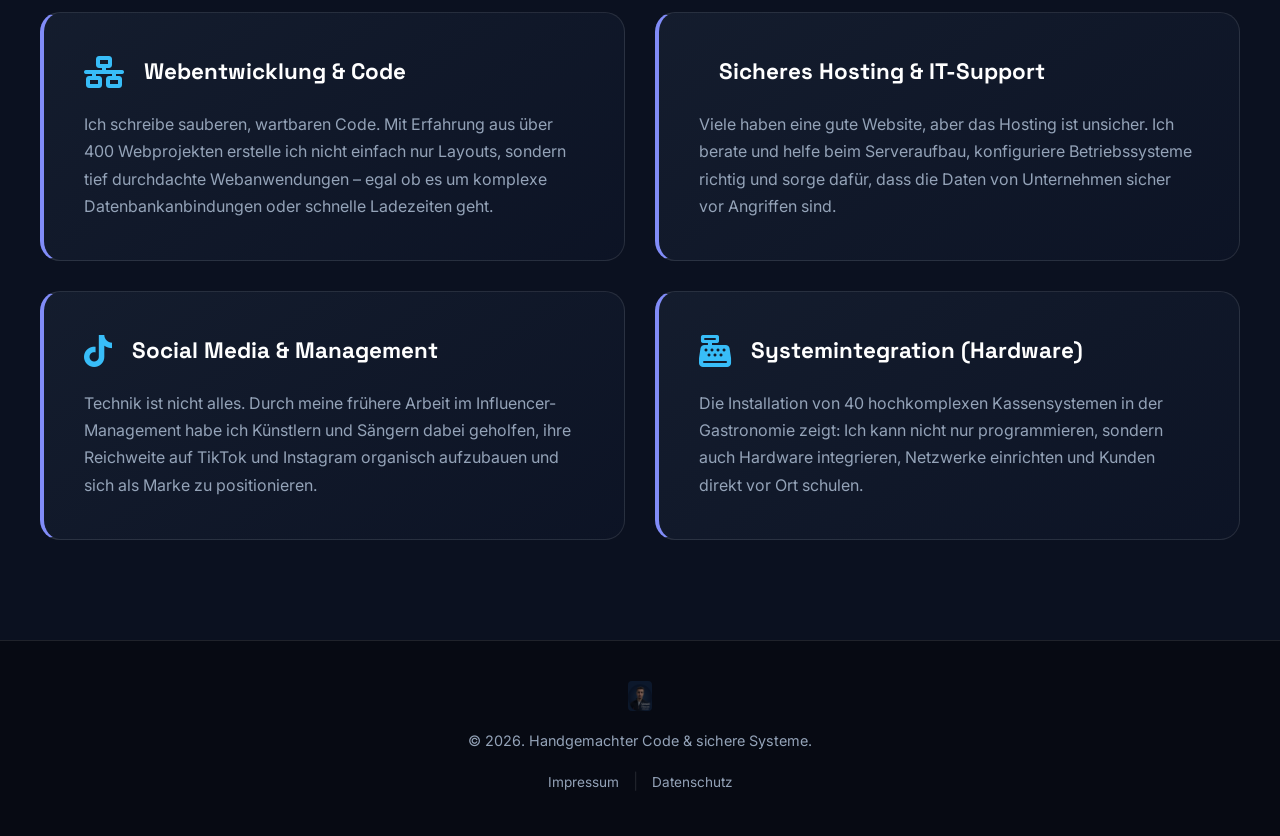
==== commit 28389349: "Fix link to Impressum.html in footer" ====
--- a/index.html
+++ b/index.html
@@ -154,7 +154,7 @@
             <img src="IMG_9596.jpg" alt="Logo" class="footer-logo">
             <p>&copy; 2026. Handgemachter Code & sichere Systeme.</p>
             <div class="footer-links">
-                <a href="Impressum.html">Impressum</a>
+                <a href="Impressum .html">Impressum</a>
                 <span class="divider">|</span>
                 <a href="datenschutz.html">Datenschutz</a>
             </div>
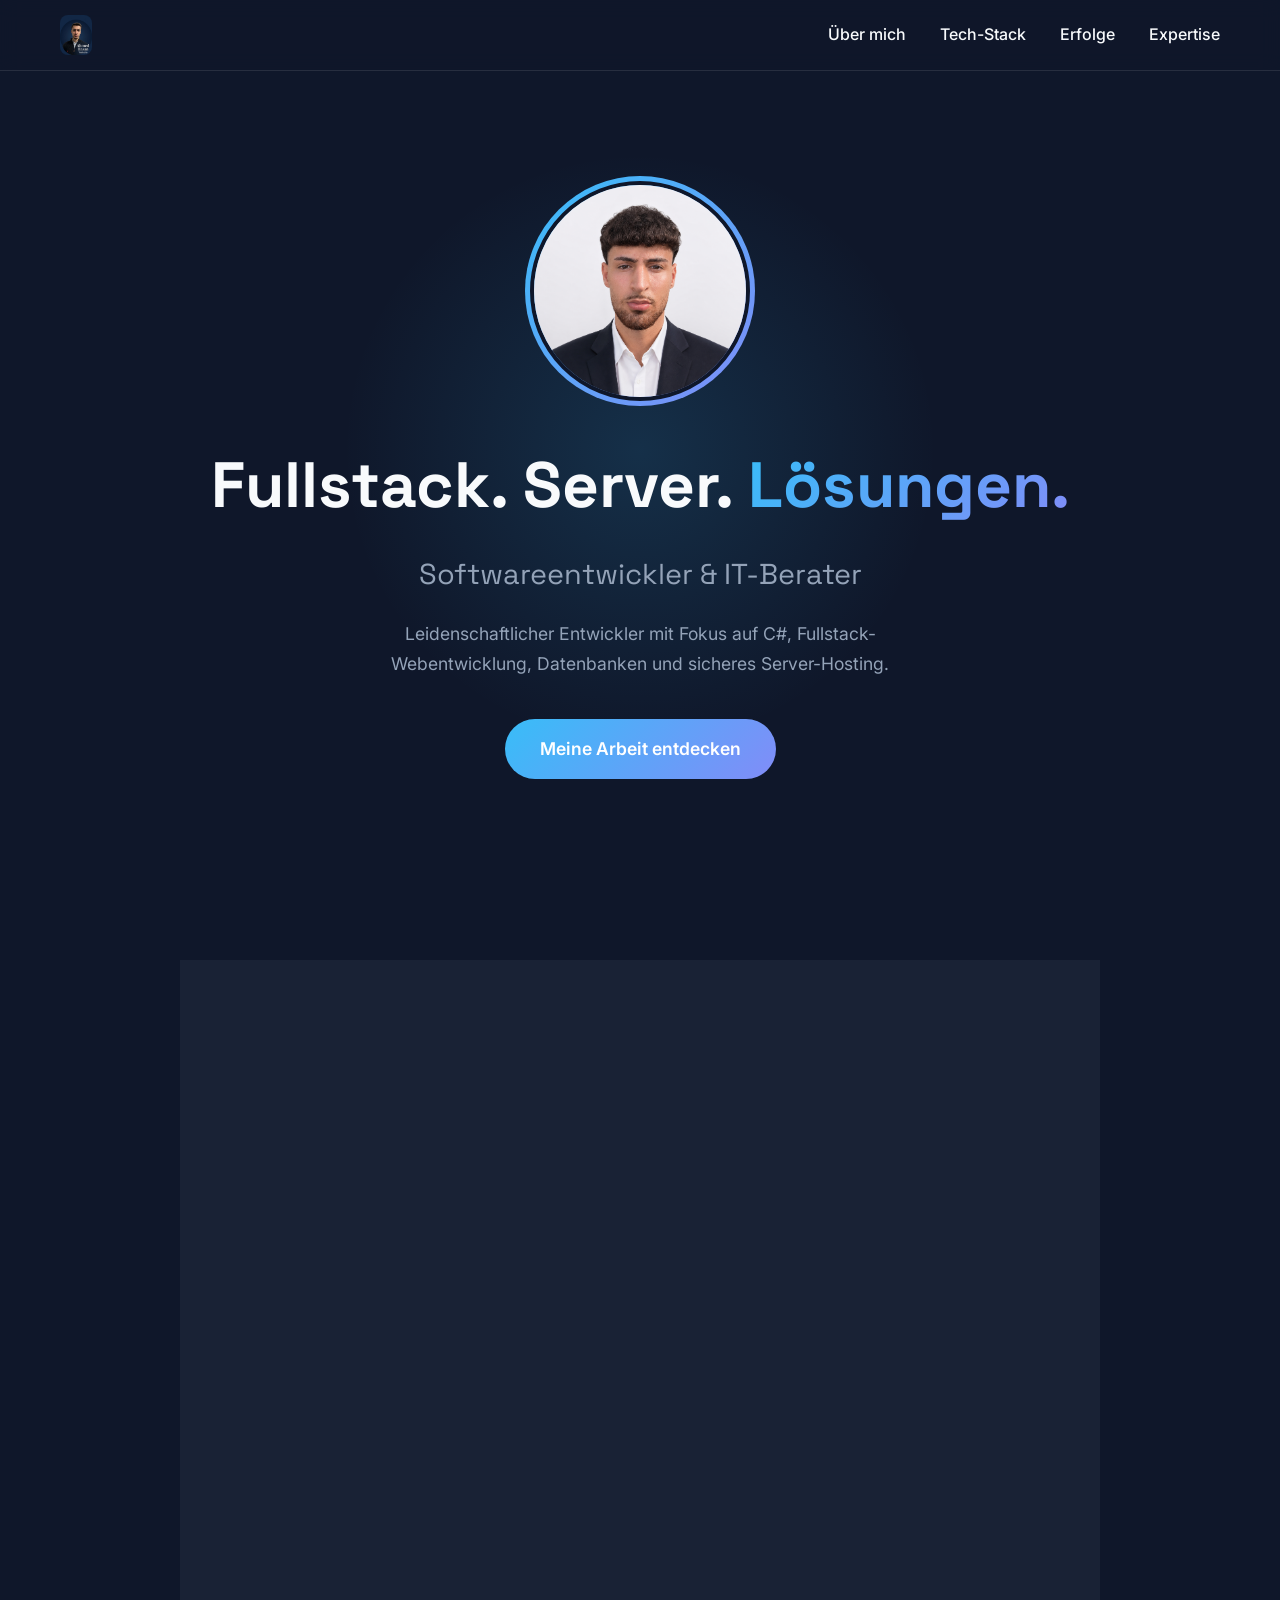
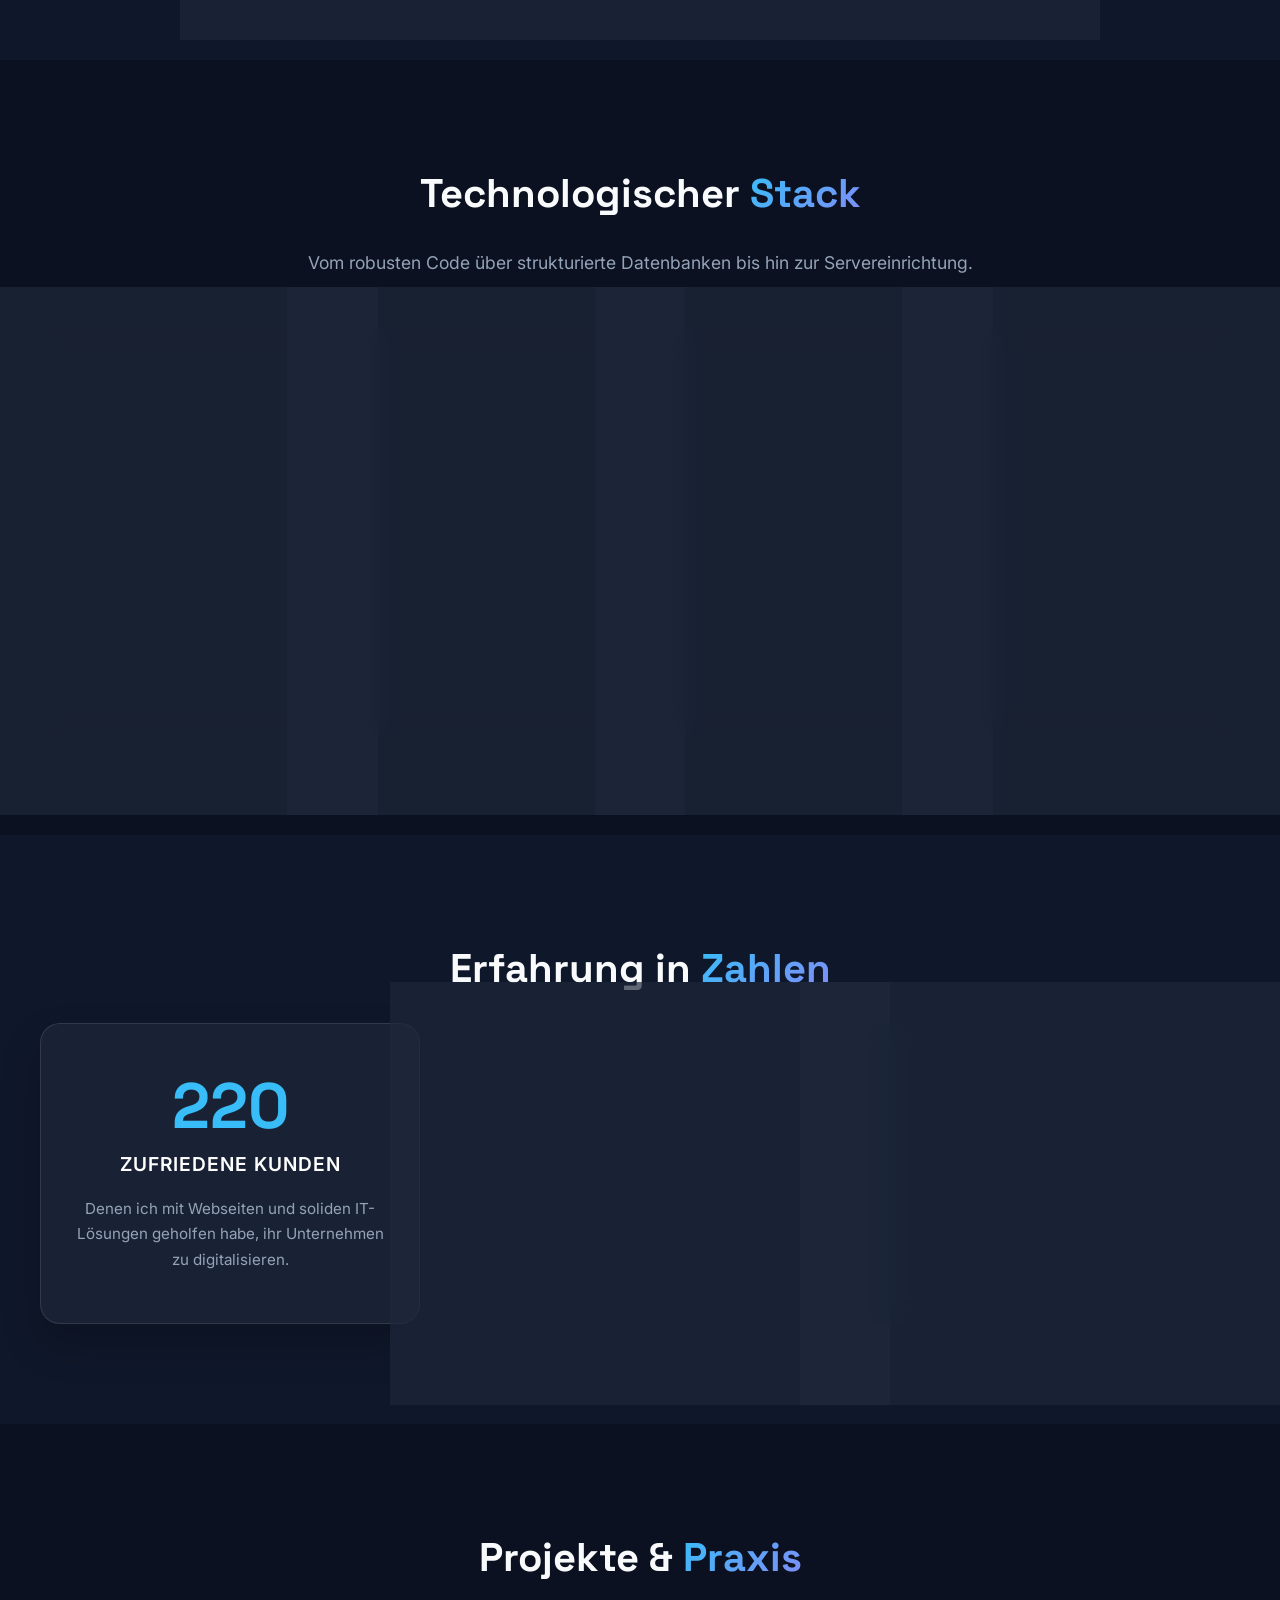
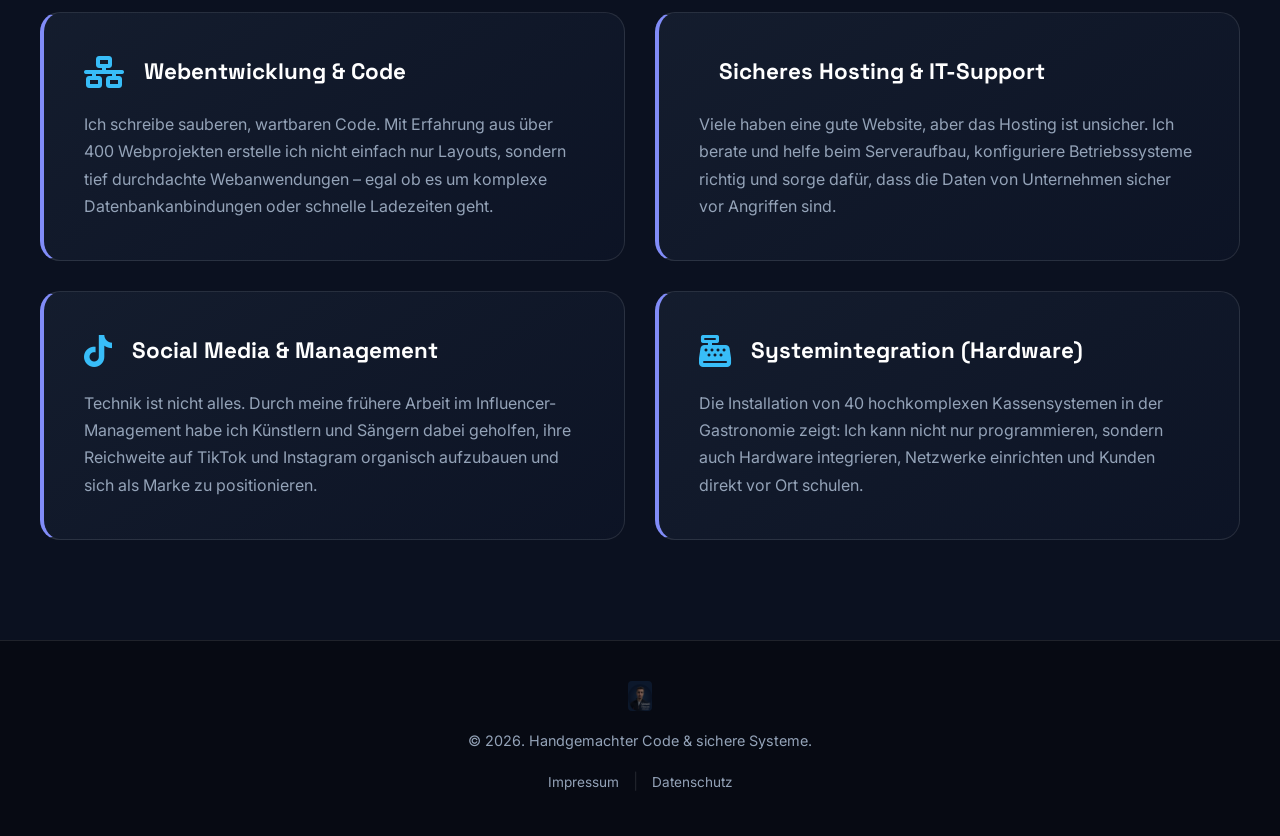
==== commit ae9919ad: "Update personal introduction and agency name in HTML" ====
--- a/index.html
+++ b/index.html
@@ -43,8 +43,8 @@
                 <div class="about-grid">
                     <div class="about-text-box glass-card">
                         <i class="fas fa-terminal quote-icon"></i>
-                        <p><strong>Hi, ich bin Entwickler und IT-Allrounder, Jahrgang 2006.</strong></p>
-                        <p>Schon früh habe ich meine Begeisterung für Code, Server und Problemlösungen entdeckt. In der Vergangenheit habe ich die Agentur <em>Wopelo</em> geleitet und dort wertvolle Praxis-Erfahrungen im Projektmanagement und der direkten Kundenbetreuung gesammelt. Nachdem dieses Kapitel erfolgreich abgeschlossen war, habe ich mich voll und ganz auf das konzentriert, was mir am meisten Spaß macht: solide, technische Handwerkskunst.</p>
+                        <p><strong>Hi, ich bin Entwickler und IT-Allrounder.</strong></p>
+                        <p>Schon früh habe ich meine Begeisterung für Code, Server und Problemlösungen entdeckt. In der Vergangenheit habe ich die Agentur <em>Vopelo</em> geleitet und dort wertvolle Praxis-Erfahrungen im Projektmanagement und der direkten Kundenbetreuung gesammelt. Nachdem dieses Kapitel erfolgreich abgeschlossen war, habe ich mich voll und ganz auf das konzentriert, was mir am meisten Spaß macht: solide, technische Handwerkskunst.</p>
                         <p>Mein Fokus liegt heute auf der Entwicklung durchdachter Webanwendungen im Frontend und Backend. Ich programmiere in C# und JavaScript, baue relationale SQL-Datenbanken auf und kenne mich tiefgehend mit Betriebssystemen aus. Für mich hört IT nicht beim Code auf – ich baue Server-Infrastrukturen auf, helfe Leuten und Unternehmen, ihre Projekte sicher zu hosten, und führe freiwillige Sicherheitsanalysen durch, um Fehler in bestehenden Webseiten zu finden und zu beheben.</p>
                     </div>
                 </div>
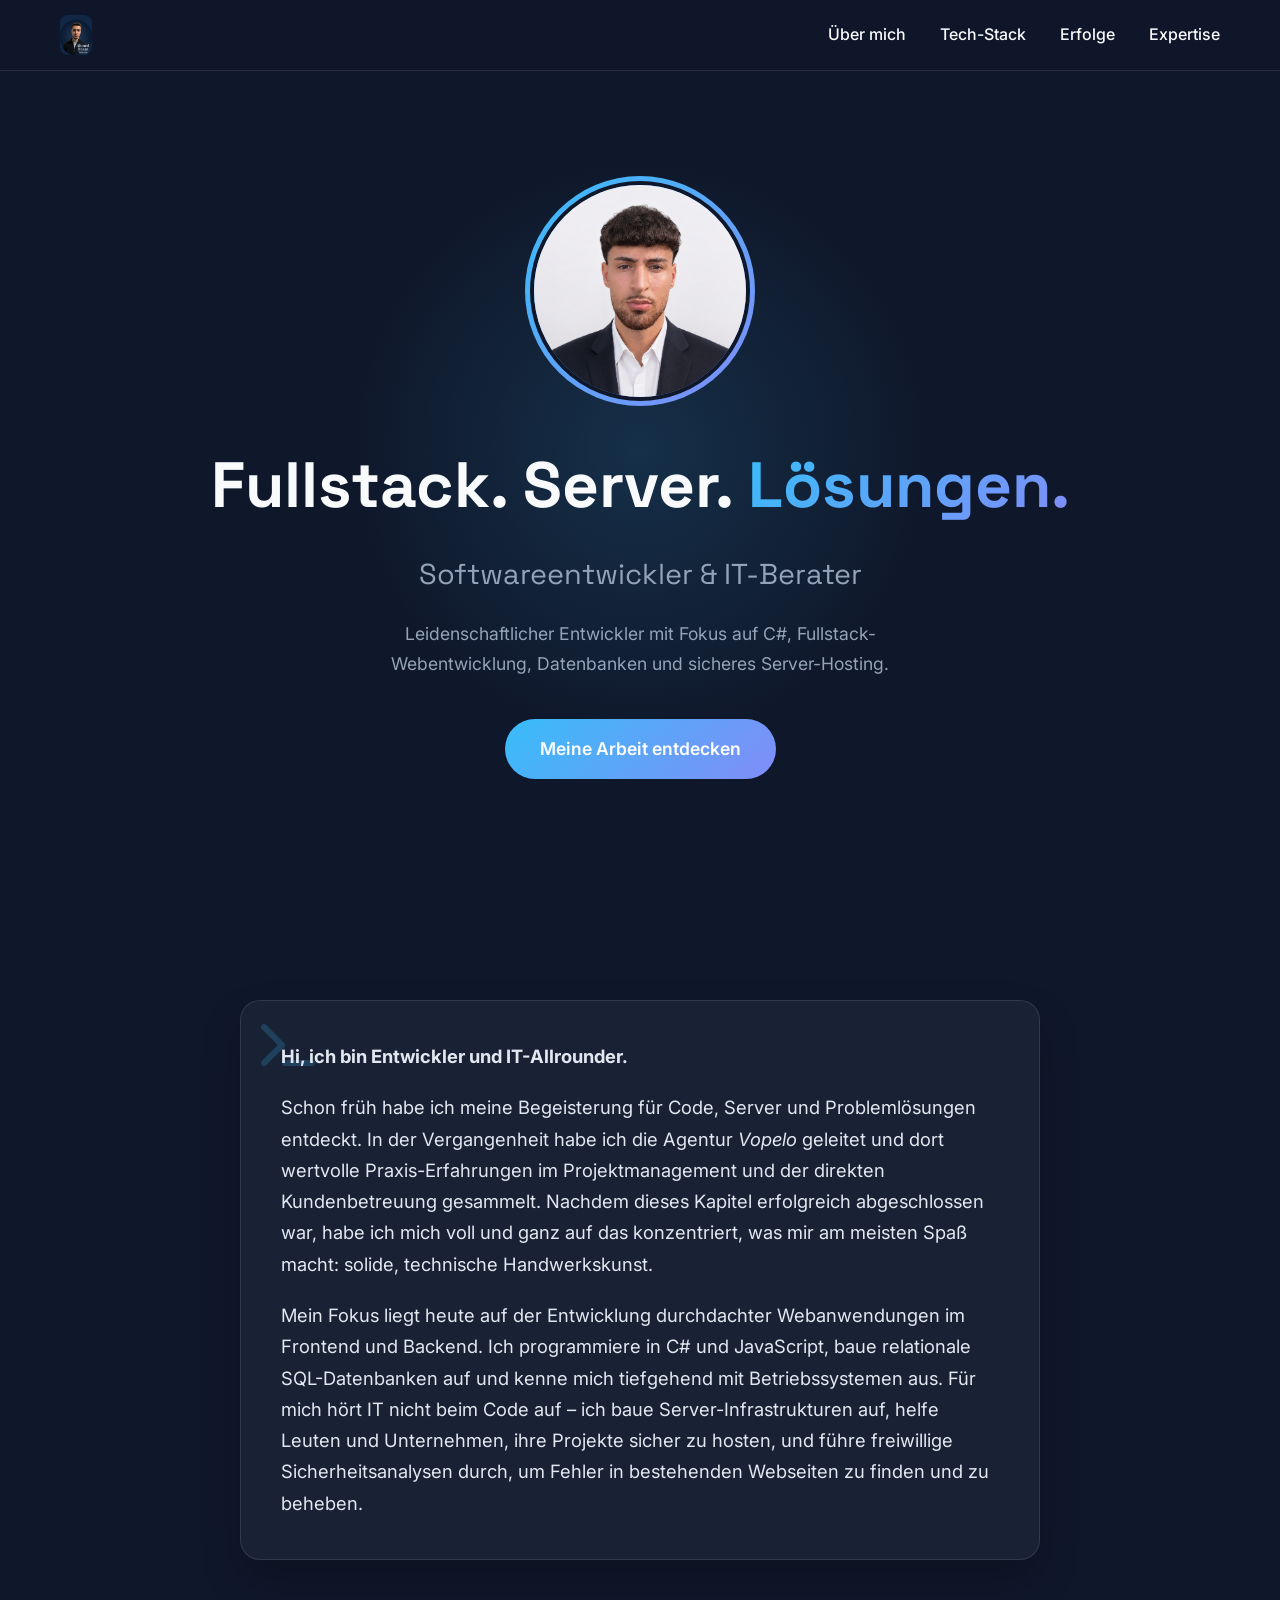
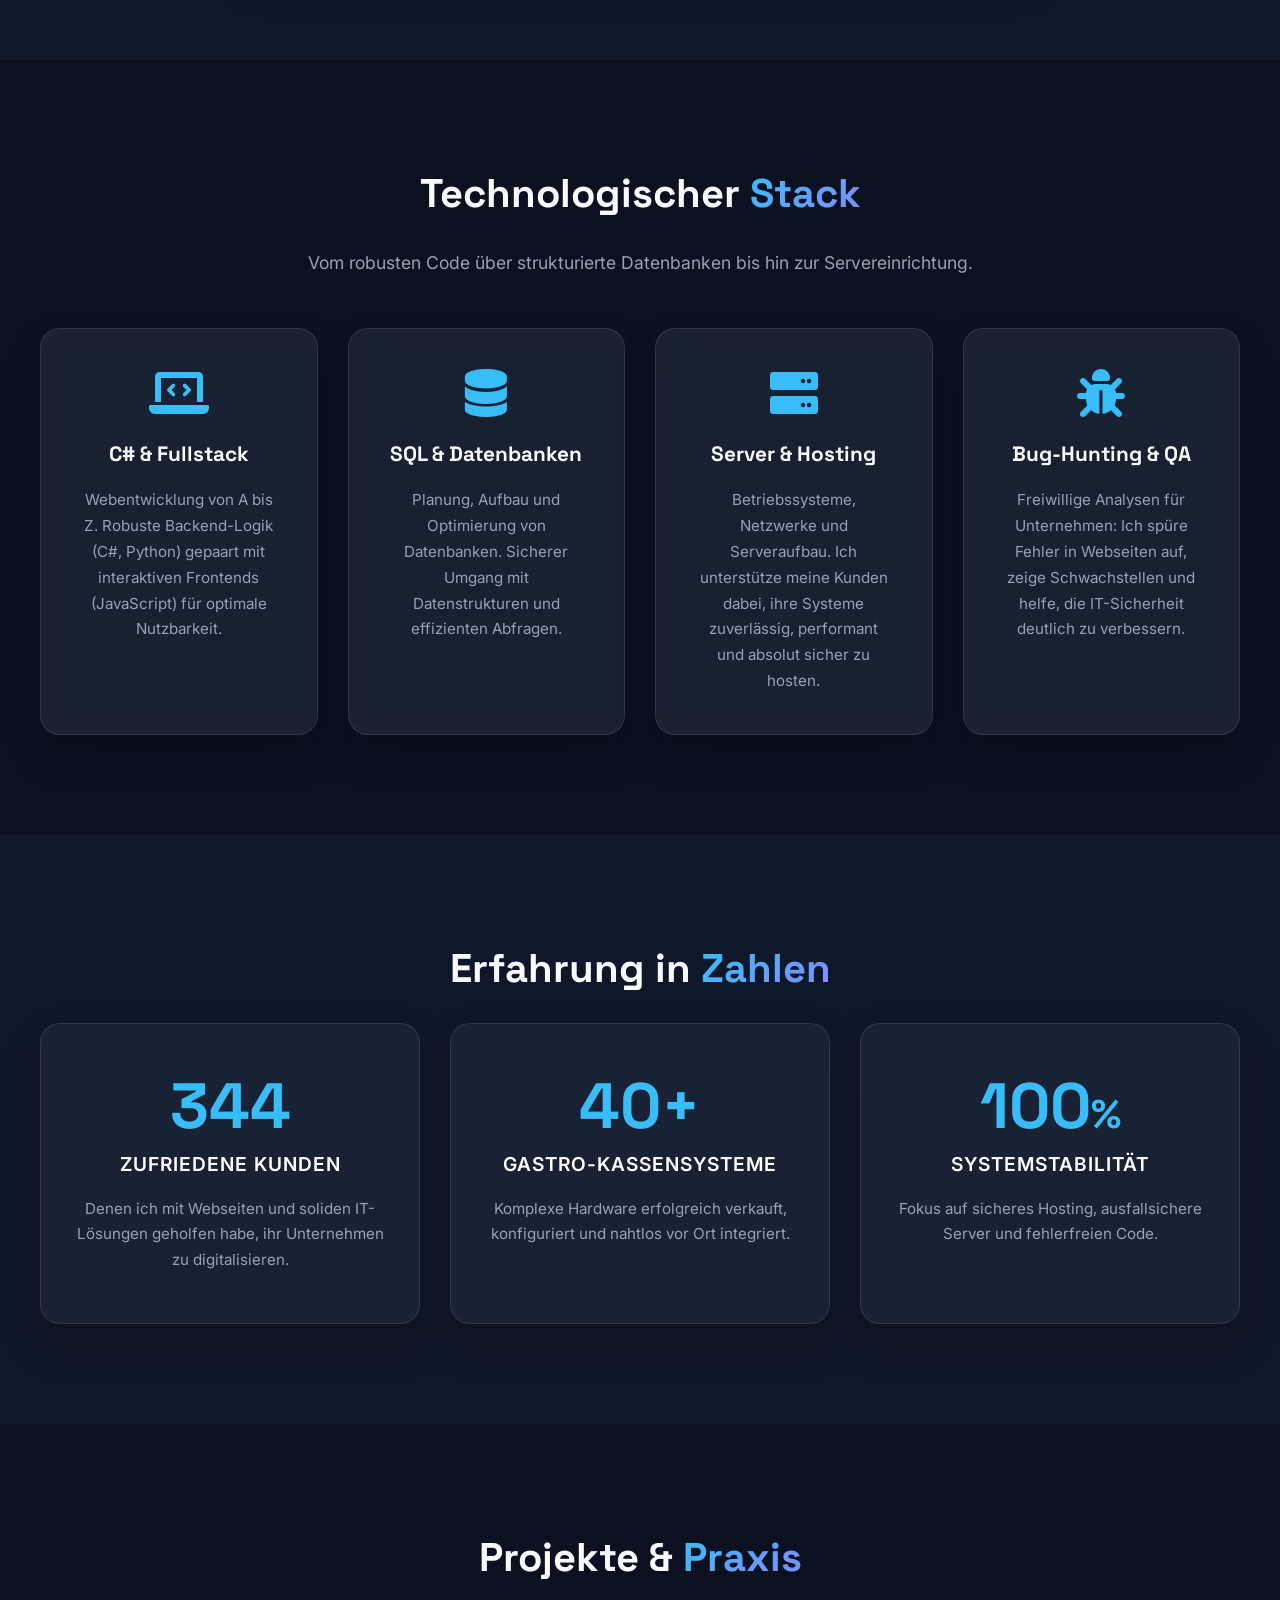
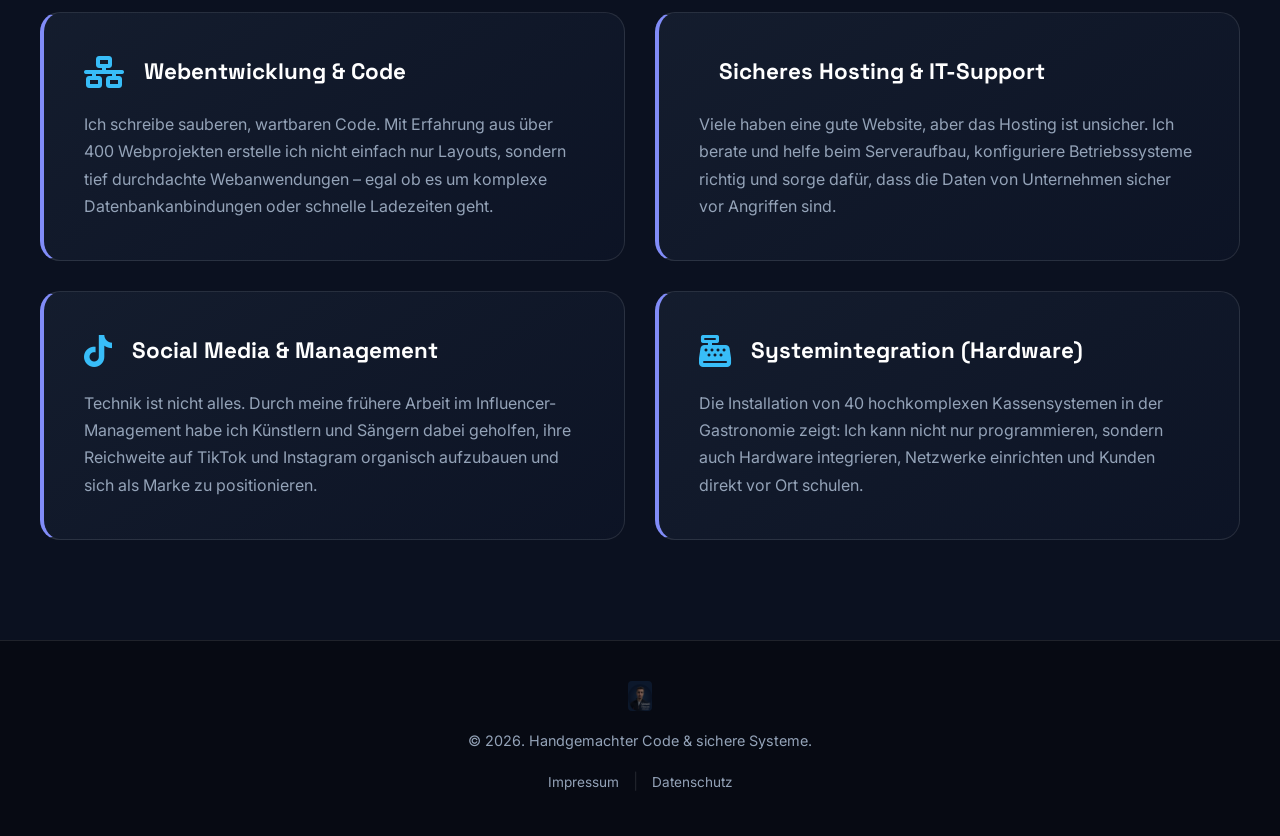
==== commit ef03af8d: "Fix link to Impressum page in footer" ====
--- a/index.html
+++ b/index.html
@@ -154,7 +154,7 @@
             <img src="IMG_9596.jpg" alt="Logo" class="footer-logo">
             <p>&copy; 2026. Handgemachter Code & sichere Systeme.</p>
             <div class="footer-links">
-                <a href="Impressum .html">Impressum</a>
+                <a href="Impressum.html">Impressum</a>
                 <span class="divider">|</span>
                 <a href="datenschutz.html">Datenschutz</a>
             </div>
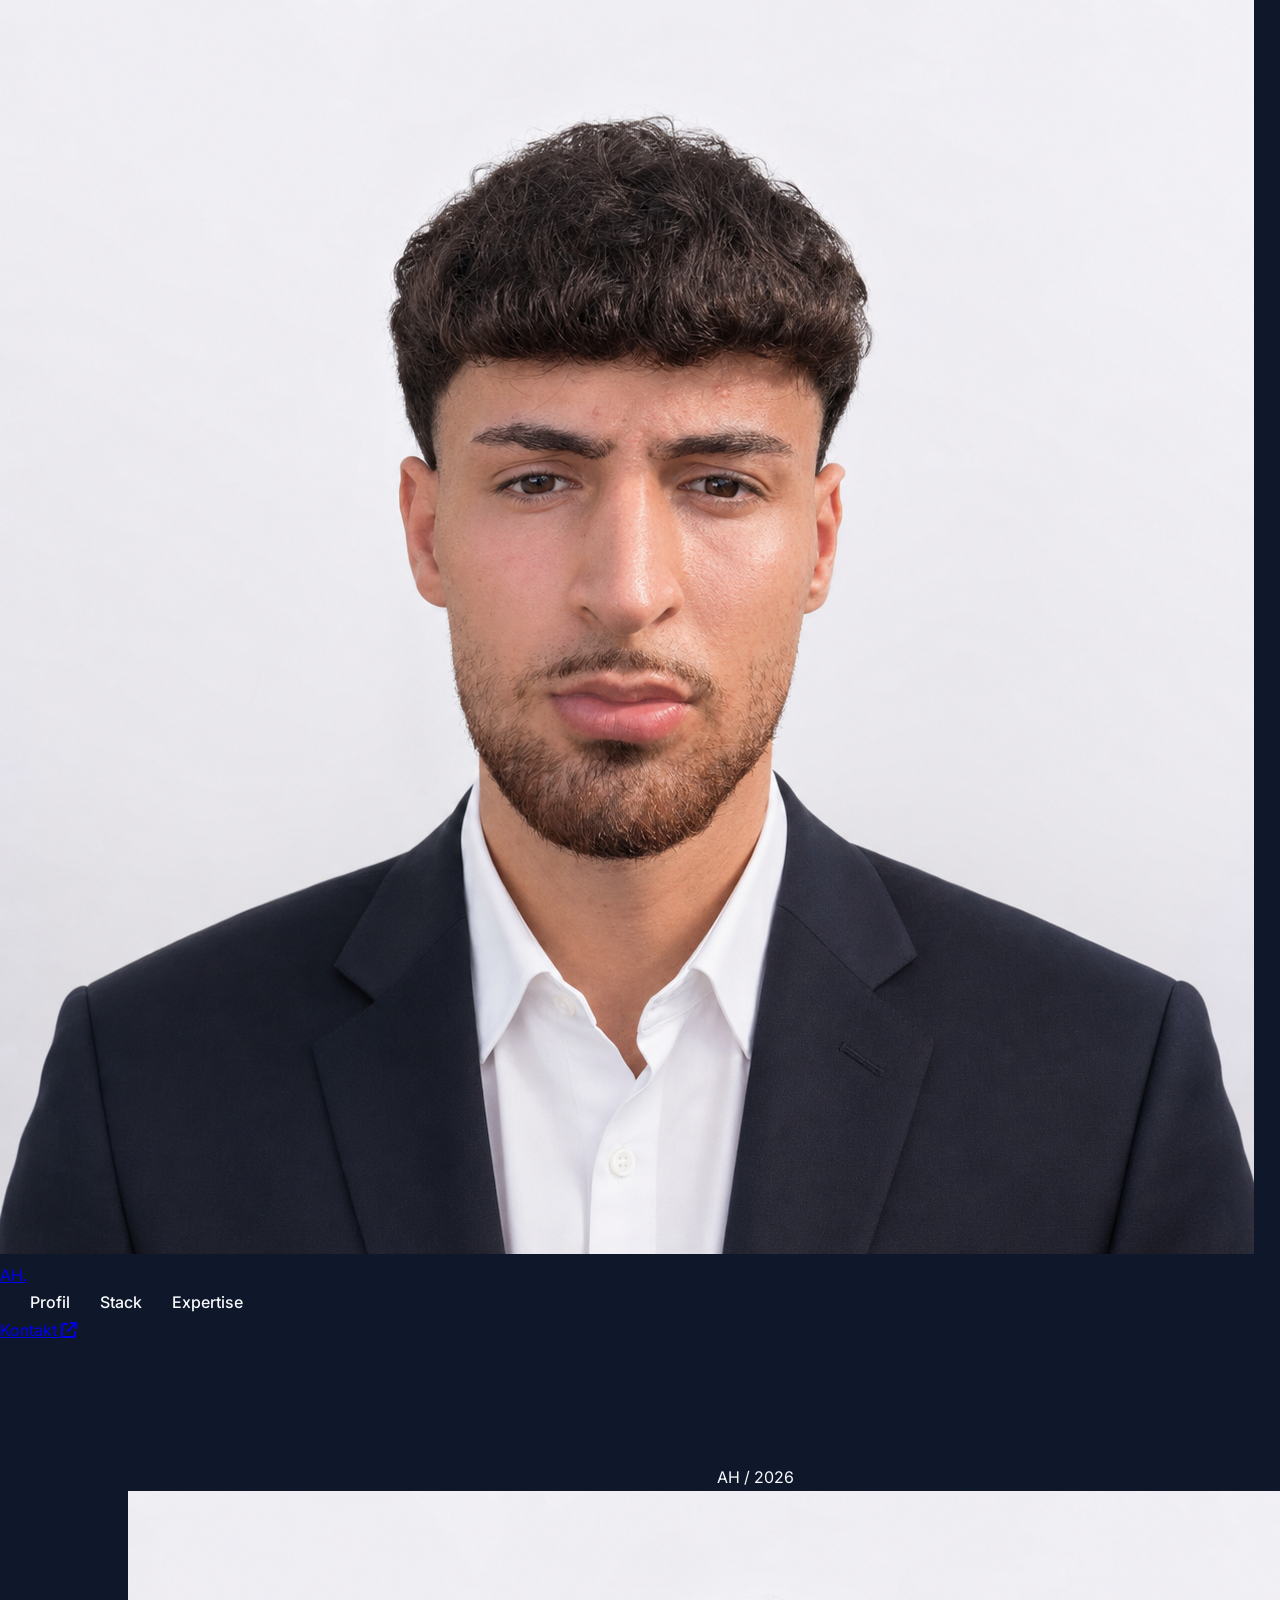
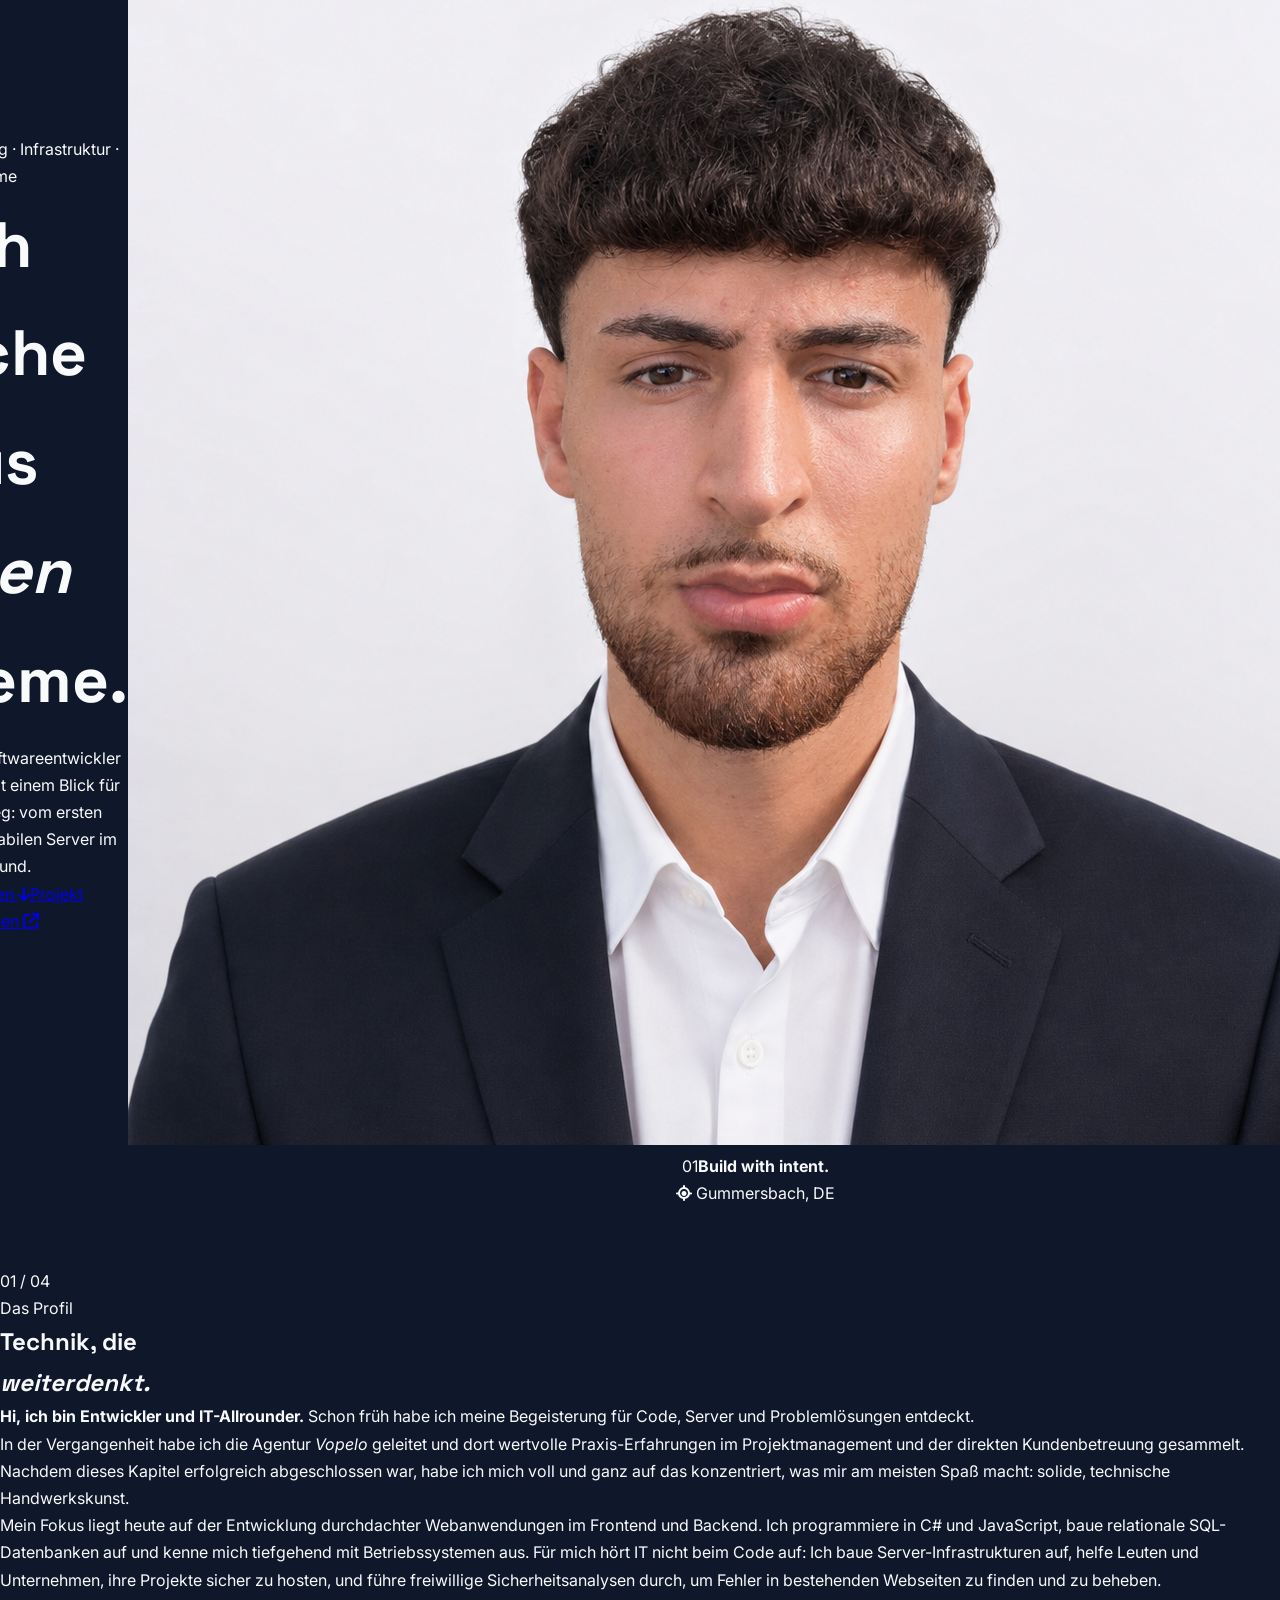
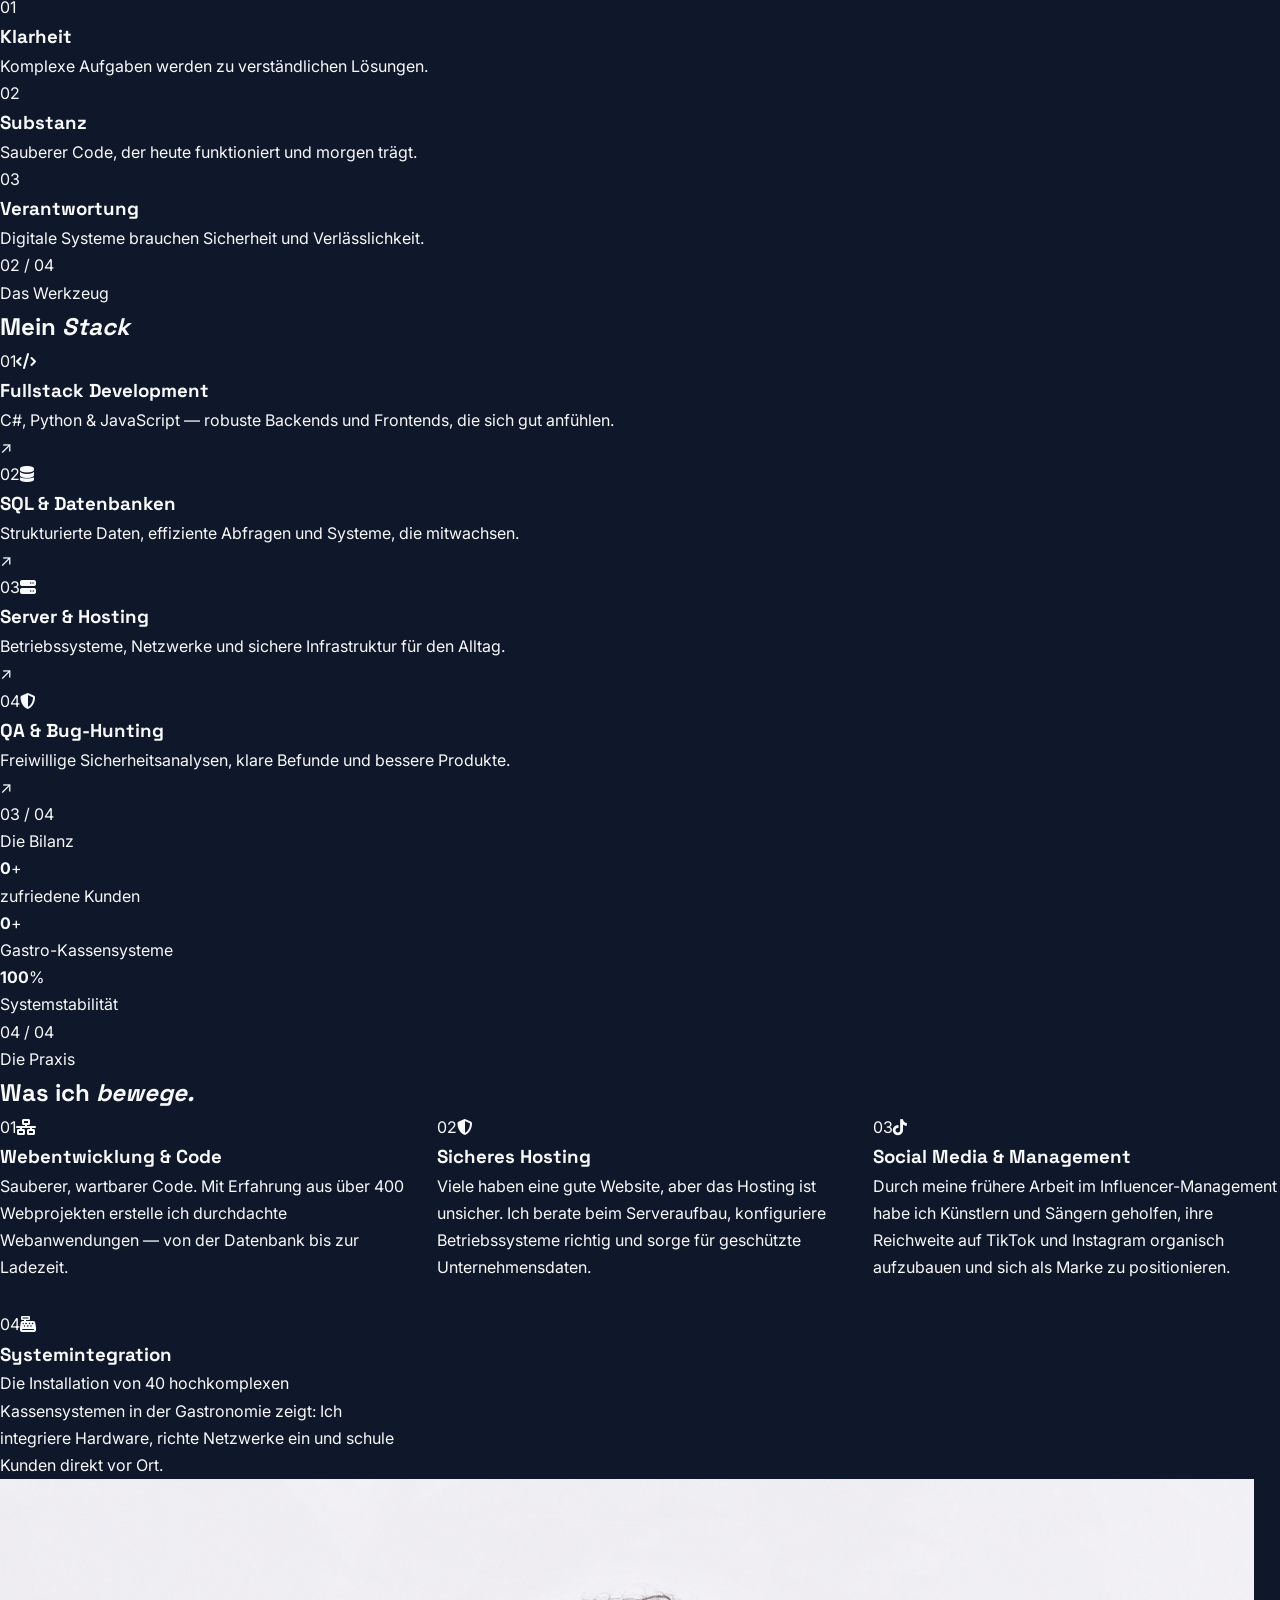
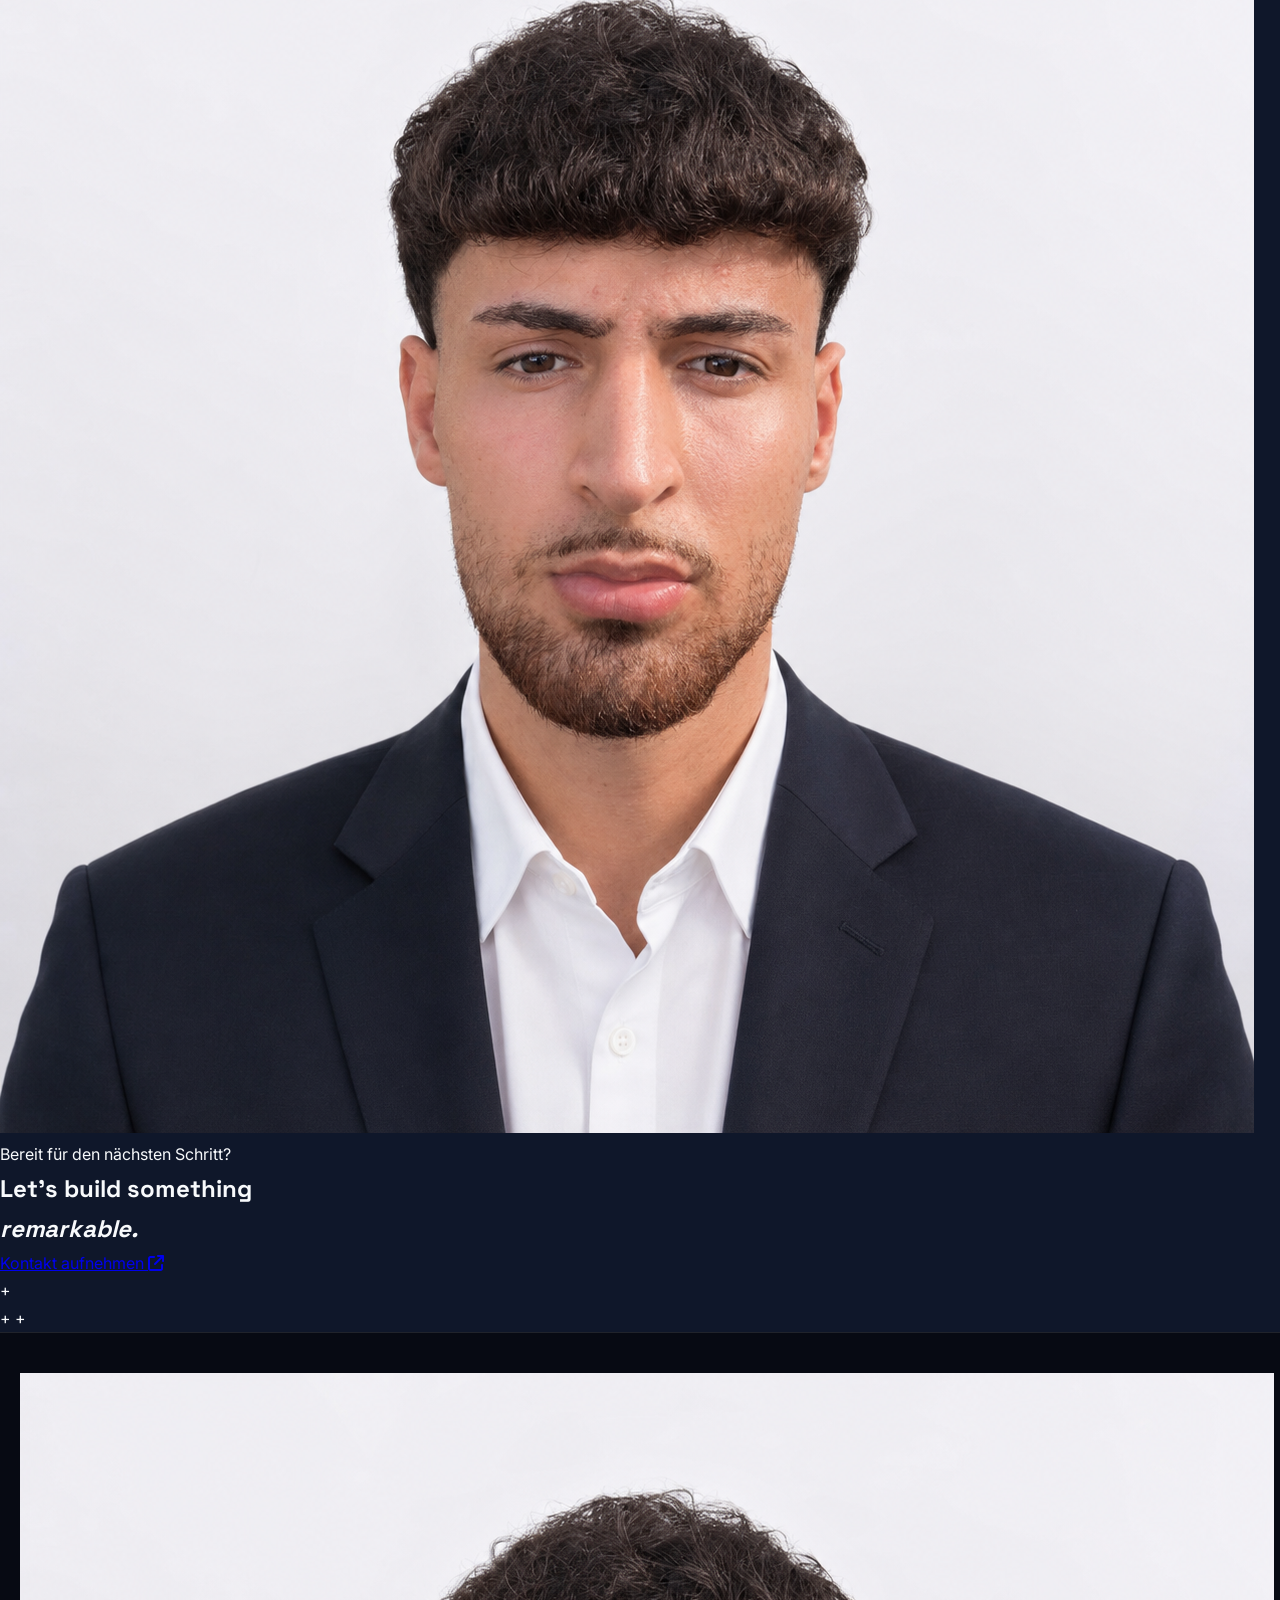
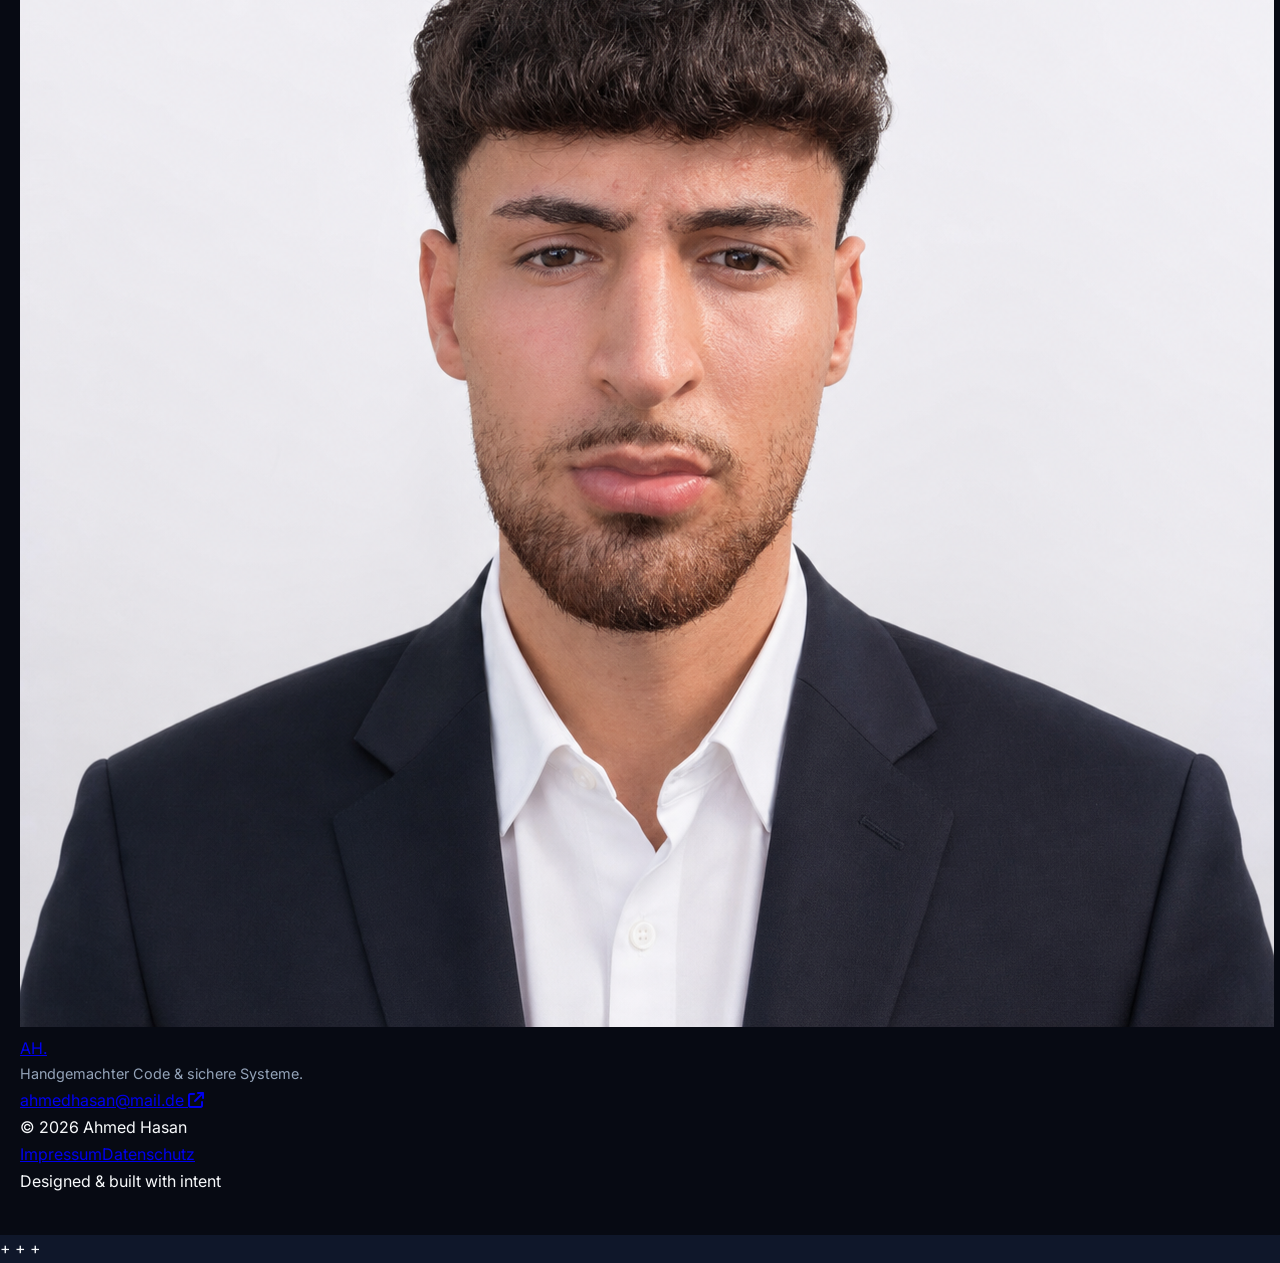
==== commit b35f1b92: "Update index.html" ====
--- a/index.html
+++ b/index.html
@@ -3,164 +3,65 @@
 <head>
     <meta charset="UTF-8">
     <meta name="viewport" content="width=device-width, initial-scale=1.0">
-    <title>IT-Entwicklung & Infrastruktur</title>
+    <meta name="description" content="Ahmed Hasan entwickelt digitale Produkte, sichere Infrastrukturen und starke Web-Erlebnisse.">
+    <title>Ahmed Hasan — Softwareentwickler & IT-Stratege</title>
+    <link rel="preconnect" href="https://fonts.googleapis.com">
+    <link rel="preconnect" href="https://fonts.gstatic.com" crossorigin>
+    <link href="https://fonts.googleapis.com/css2?family=DM+Mono:wght@400;500&family=Manrope:wght@400;500;600;700;800&display=swap" rel="stylesheet">
+    <link rel="stylesheet" href="https://cdnjs.cloudflare.com/ajax/libs/font-awesome/6.5.2/css/all.min.css">
     <link rel="stylesheet" href="style.css">
-    <link href="https://cdnjs.cloudflare.com/ajax/libs/font-awesome/6.0.0/css/all.min.css" rel="stylesheet">
 </head>
 <body>
-    <!-- Navbar -->
-    <nav class="navbar">
-        <div class="nav-content">
-            <img src="IMG_9596.jpg" alt="Logo" class="logo">
-            <div class="nav-links">
-                <a href="#about">Über mich</a>
-                <a href="#skills">Tech-Stack</a>
-                <a href="#milestones">Erfolge</a>
-                <a href="#expertise">Expertise</a>
-            </div>
-        </div>
-    </nav>
-
-    <!-- Hero Section -->
-    <header class="hero">
-        <div class="glow-bg"></div>
-        <div class="hero-content">
-            <div class="profile-container">
-                <div class="profile-ring"></div>
-                <img src="EA495259-E2A7-41BA-8DEA-850DEBAD7AAD.PNG" alt="Profilbild" class="profile-pic">
-            </div>
-            <h1 class="typing-text">Fullstack. Server. <span class="highlight">Lösungen.</span></h1>
-            <h2>Softwareentwickler & IT-Berater</h2>
-            <p class="hero-subtitle">Leidenschaftlicher Entwickler mit Fokus auf C#, Fullstack-Webentwicklung, Datenbanken und sicheres Server-Hosting.</p>
-            <a href="#expertise" class="cta-button">Meine Arbeit entdecken</a>
-        </div>
+    <div class="cursor-glow" aria-hidden="true"></div>
+    <header class="site-header">
+        <a class="brand" href="#top" aria-label="Ahmed Hasan Startseite"><img src="EA495259-E2A7-41BA-8DEA-850DEBAD7AAD.PNG" alt="Ahmed Hasan" class="brand-mark"><span>AH<span class="brand-dot">.</span></span></a>
+        <nav class="nav-links" aria-label="Hauptnavigation"><a href="#about">Profil</a><a href="#skills">Stack</a><a href="#expertise">Expertise</a></nav>
+        <a class="header-contact" href="mailto:ahmedhasan@mail.de">Kontakt <i class="fa-solid fa-arrow-up-right-from-square"></i></a>
     </header>
 
-    <main>
-        <!-- About Section -->
-        <section id="about" class="section fade-in">
-            <div class="container">
-                <div class="about-grid">
-                    <div class="about-text-box glass-card">
-                        <i class="fas fa-terminal quote-icon"></i>
-                        <p><strong>Hi, ich bin Entwickler und IT-Allrounder.</strong></p>
-                        <p>Schon früh habe ich meine Begeisterung für Code, Server und Problemlösungen entdeckt. In der Vergangenheit habe ich die Agentur <em>Vopelo</em> geleitet und dort wertvolle Praxis-Erfahrungen im Projektmanagement und der direkten Kundenbetreuung gesammelt. Nachdem dieses Kapitel erfolgreich abgeschlossen war, habe ich mich voll und ganz auf das konzentriert, was mir am meisten Spaß macht: solide, technische Handwerkskunst.</p>
-                        <p>Mein Fokus liegt heute auf der Entwicklung durchdachter Webanwendungen im Frontend und Backend. Ich programmiere in C# und JavaScript, baue relationale SQL-Datenbanken auf und kenne mich tiefgehend mit Betriebssystemen aus. Für mich hört IT nicht beim Code auf – ich baue Server-Infrastrukturen auf, helfe Leuten und Unternehmen, ihre Projekte sicher zu hosten, und führe freiwillige Sicherheitsanalysen durch, um Fehler in bestehenden Webseiten zu finden und zu beheben.</p>
-                    </div>
-                </div>
+    <main id="top">
+        <section class="hero section-shell">
+            <div class="hero-grid-bg" aria-hidden="true"></div>
+            <div class="hero-copy reveal">
+                <p class="eyebrow"><span class="status-dot"></span> Softwareentwicklung · Infrastruktur · Systeme</p>
+                <h1>Ich mache aus<br><em>Ideen</em> <span class="outline-word">Systeme.</span></h1>
+                <p class="hero-text">Ahmed Hasan ist Softwareentwickler und IT-Allrounder mit einem Blick für den gesamten Weg: vom ersten Interface bis zum stabilen Server im Hintergrund.</p>
+                <div class="hero-actions"><a href="#expertise" class="button button-primary">Arbeit entdecken <i class="fa-solid fa-arrow-down"></i></a><a href="mailto:ahmedhasan@mail.de" class="text-link">Projekt besprechen <i class="fa-solid fa-arrow-up-right-from-square"></i></a></div>
             </div>
+            <div class="hero-visual reveal reveal-delay" aria-label="Profil von Ahmed Hasan">
+                <div class="orbit orbit-one"></div><div class="orbit orbit-two"></div>
+                <div class="portrait-frame"><div class="portrait-label">AH / 2026</div><img src="EA495259-E2A7-41BA-8DEA-850DEBAD7AAD.PNG" alt="Porträt von Ahmed Hasan" class="portrait"></div>
+                <div class="floating-note note-top"><span>01</span><strong>Build with intent.</strong></div><div class="floating-note note-bottom"><i class="fa-solid fa-location-crosshairs"></i> Gummersbach, DE</div>
+            </div>
+            <div class="scroll-cue"><span>Scroll to explore</span><i class="fa-solid fa-arrow-down"></i></div>
         </section>
 
-        <!-- Tech Stack & Skills -->
-        <section id="skills" class="section alt-bg fade-in">
-            <div class="container">
-                <h2 class="section-title">Technologischer <span class="highlight">Stack</span></h2>
-                <p class="section-desc">Vom robusten Code über strukturierte Datenbanken bis hin zur Servereinrichtung.</p>
-                
-                <div class="skills-grid">
-                    <div class="skill-card glass-card">
-                        <i class="fa-solid fa-laptop-code skill-icon"></i>
-                        <h3>C# & Fullstack</h3>
-                        <p>Webentwicklung von A bis Z. Robuste Backend-Logik (C#, Python) gepaart mit interaktiven Frontends (JavaScript) für optimale Nutzbarkeit.</p>
-                    </div>
-                    <div class="skill-card glass-card">
-                        <i class="fa-solid fa-database skill-icon"></i>
-                        <h3>SQL & Datenbanken</h3>
-                        <p>Planung, Aufbau und Optimierung von Datenbanken. Sicherer Umgang mit Datenstrukturen und effizienten Abfragen.</p>
-                    </div>
-                    <div class="skill-card glass-card">
-                        <i class="fa-solid fa-server skill-icon"></i>
-                        <h3>Server & Hosting</h3>
-                        <p>Betriebssysteme, Netzwerke und Serveraufbau. Ich unterstütze meine Kunden dabei, ihre Systeme zuverlässig, performant und absolut sicher zu hosten.</p>
-                    </div>
-                    <div class="skill-card glass-card">
-                        <i class="fa-solid fa-bug skill-icon"></i>
-                        <h3>Bug-Hunting & QA</h3>
-                        <p>Freiwillige Analysen für Unternehmen: Ich spüre Fehler in Webseiten auf, zeige Schwachstellen und helfe, die IT-Sicherheit deutlich zu verbessern.</p>
-                    </div>
-                </div>
-            </div>
+        <section id="about" class="section-shell about-section">
+            <div class="section-intro reveal"><span class="section-number">01 / 04</span><p class="eyebrow">Das Profil</p></div>
+            <div class="about-layout"><h2 class="display-title reveal">Technik, die<br><em>weiterdenkt.</em></h2><div class="about-copy reveal reveal-delay"><p class="lead"><strong>Hi, ich bin Entwickler und IT-Allrounder.</strong> Schon früh habe ich meine Begeisterung für Code, Server und Problemlösungen entdeckt.</p><p>In der Vergangenheit habe ich die Agentur <em>Vopelo</em> geleitet und dort wertvolle Praxis-Erfahrungen im Projektmanagement und der direkten Kundenbetreuung gesammelt. Nachdem dieses Kapitel erfolgreich abgeschlossen war, habe ich mich voll und ganz auf das konzentriert, was mir am meisten Spaß macht: solide, technische Handwerkskunst.</p><p>Mein Fokus liegt heute auf der Entwicklung durchdachter Webanwendungen im Frontend und Backend. Ich programmiere in C# und JavaScript, baue relationale SQL-Datenbanken auf und kenne mich tiefgehend mit Betriebssystemen aus. Für mich hört IT nicht beim Code auf: Ich baue Server-Infrastrukturen auf, helfe Leuten und Unternehmen, ihre Projekte sicher zu hosten, und führe freiwillige Sicherheitsanalysen durch, um Fehler in bestehenden Webseiten zu finden und zu beheben.</p></div></div>
+            <div class="principles reveal"><div><span>01</span><h3>Klarheit</h3><p>Komplexe Aufgaben werden zu verständlichen Lösungen.</p></div><div><span>02</span><h3>Substanz</h3><p>Sauberer Code, der heute funktioniert und morgen trägt.</p></div><div><span>03</span><h3>Verantwortung</h3><p>Digitale Systeme brauchen Sicherheit und Verlässlichkeit.</p></div></div>
         </section>
 
-        <!-- Milestones Section -->
-        <section id="milestones" class="section fade-in">
-            <div class="container">
-                <h2 class="section-title">Erfahrung in <span class="highlight">Zahlen</span></h2>
-                <div class="stats-grid">
-                    <div class="stat-card glass-card">
-                        <h3 class="counter" data-target="400">0</h3>
-                        <p class="stat-label">Zufriedene Kunden</p>
-                        <p class="stat-desc">Denen ich mit Webseiten und soliden IT-Lösungen geholfen habe, ihr Unternehmen zu digitalisieren.</p>
-                    </div>
-                    <div class="stat-card glass-card">
-                        <h3 class="counter" data-target="40">0</h3>
-                        <p class="stat-label">Gastro-Kassensysteme</p>
-                        <p class="stat-desc">Komplexe Hardware erfolgreich verkauft, konfiguriert und nahtlos vor Ort integriert.</p>
-                    </div>
-                    <div class="stat-card glass-card">
-                        <h3>100<span class="percent">%</span></h3>
-                        <p class="stat-label">Systemstabilität</p>
-                        <p class="stat-desc">Fokus auf sicheres Hosting, ausfallsichere Server und fehlerfreien Code.</p>
-                    </div>
-                </div>
-            </div>
-        </section>
+        <section id="skills" class="dark-section"><div class="section-shell"><div class="section-heading reveal"><div><span class="section-number">02 / 04</span><p class="eyebrow">Das Werkzeug</p></div><h2>Mein <em>Stack</em></h2></div><div class="skills-list">
+            <article class="skill-row reveal"><span class="skill-index">01</span><i class="fa-solid fa-code"></i><div><h3>Fullstack Development</h3><p>C#, Python & JavaScript — robuste Backends und Frontends, die sich gut anfühlen.</p></div><span class="skill-arrow">↗</span></article>
+            <article class="skill-row reveal"><span class="skill-index">02</span><i class="fa-solid fa-database"></i><div><h3>SQL & Datenbanken</h3><p>Strukturierte Daten, effiziente Abfragen und Systeme, die mitwachsen.</p></div><span class="skill-arrow">↗</span></article>
+            <article class="skill-row reveal"><span class="skill-index">03</span><i class="fa-solid fa-server"></i><div><h3>Server & Hosting</h3><p>Betriebssysteme, Netzwerke und sichere Infrastruktur für den Alltag.</p></div><span class="skill-arrow">↗</span></article>
+            <article class="skill-row reveal"><span class="skill-index">04</span><i class="fa-solid fa-shield-halved"></i><div><h3>QA & Bug-Hunting</h3><p>Freiwillige Sicherheitsanalysen, klare Befunde und bessere Produkte.</p></div><span class="skill-arrow">↗</span></article>
+        </div></div></section>
 
-        <!-- Expertise Section -->
-        <section id="expertise" class="section alt-bg fade-in">
-            <div class="container">
-                <h2 class="section-title">Projekte & <span class="highlight">Praxis</span></h2>
-                <div class="expertise-grid">
-                    
-                    <div class="expertise-box">
-                        <div class="expertise-header">
-                            <i class="fa-solid fa-network-wired"></i>
-                            <h4>Webentwicklung & Code</h4>
-                        </div>
-                        <p>Ich schreibe sauberen, wartbaren Code. Mit Erfahrung aus über 400 Webprojekten erstelle ich nicht einfach nur Layouts, sondern tief durchdachte Webanwendungen – egal ob es um komplexe Datenbankanbindungen oder schnelle Ladezeiten geht.</p>
-                    </div>
+        <section id="milestones" class="section-shell numbers-section"><div class="section-intro reveal"><span class="section-number">03 / 04</span><p class="eyebrow">Die Bilanz</p></div><div class="numbers-grid"><div class="number-item reveal"><strong class="counter" data-target="400">0</strong><span>+</span><p>zufriedene Kunden</p></div><div class="number-item reveal reveal-delay"><strong class="counter" data-target="40">0</strong><span>+</span><p>Gastro-Kassensysteme</p></div><div class="number-item reveal reveal-delay-2"><strong>100</strong><span>%</span><p>Systemstabilität</p></div></div></section>
 
-                    <div class="expertise-box">
-                        <div class="expertise-header">
-                            <i class="fa-solid fa-shield-halved"></i>
-                            <h4>Sicheres Hosting & IT-Support</h4>
-                        </div>
-                        <p>Viele haben eine gute Website, aber das Hosting ist unsicher. Ich berate und helfe beim Serveraufbau, konfiguriere Betriebssysteme richtig und sorge dafür, dass die Daten von Unternehmen sicher vor Angriffen sind.</p>
-                    </div>
+        <section id="expertise" class="dark-section expertise-section"><div class="section-shell"><div class="section-heading reveal"><div><span class="section-number">04 / 04</span><p class="eyebrow">Die Praxis</p></div><h2>Was ich <em>bewege.</em></h2></div><div class="expertise-grid">
+            <article class="expertise-card reveal"><span class="card-number">01</span><i class="fa-solid fa-network-wired"></i><h3>Webentwicklung & Code</h3><p>Sauberer, wartbarer Code. Mit Erfahrung aus über 400 Webprojekten erstelle ich durchdachte Webanwendungen — von der Datenbank bis zur Ladezeit.</p></article>
+            <article class="expertise-card reveal reveal-delay"><span class="card-number">02</span><i class="fa-solid fa-shield-halved"></i><h3>Sicheres Hosting</h3><p>Viele haben eine gute Website, aber das Hosting ist unsicher. Ich berate beim Serveraufbau, konfiguriere Betriebssysteme richtig und sorge für geschützte Unternehmensdaten.</p></article>
+            <article class="expertise-card reveal"><span class="card-number">03</span><i class="fa-brands fa-tiktok"></i><h3>Social Media & Management</h3><p>Durch meine frühere Arbeit im Influencer-Management habe ich Künstlern und Sängern geholfen, ihre Reichweite auf TikTok und Instagram organisch aufzubauen und sich als Marke zu positionieren.</p></article>
+            <article class="expertise-card reveal reveal-delay"><span class="card-number">04</span><i class="fa-solid fa-cash-register"></i><h3>Systemintegration</h3><p>Die Installation von 40 hochkomplexen Kassensystemen in der Gastronomie zeigt: Ich integriere Hardware, richte Netzwerke ein und schule Kunden direkt vor Ort.</p></article>
+        </div></div></section>
 
-                    <div class="expertise-box">
-                        <div class="expertise-header">
-                            <i class="fa-brands fa-tiktok"></i>
-                            <h4>Social Media & Management</h4>
-                        </div>
-                        <p>Technik ist nicht alles. Durch meine frühere Arbeit im Influencer-Management habe ich Künstlern und Sängern dabei geholfen, ihre Reichweite auf TikTok und Instagram organisch aufzubauen und sich als Marke zu positionieren.</p>
-                    </div>
-
-                    <div class="expertise-box">
-                        <div class="expertise-header">
-                            <i class="fa-solid fa-cash-register"></i>
-                            <h4>Systemintegration (Hardware)</h4>
-                        </div>
-                        <p>Die Installation von 40 hochkomplexen Kassensystemen in der Gastronomie zeigt: Ich kann nicht nur programmieren, sondern auch Hardware integrieren, Netzwerke einrichten und Kunden direkt vor Ort schulen.</p>
-                    </div>
-
-                </div>
-            </div>
-        </section>
-    </main>
-
-    <footer>
-        <div class="container text-center">
-            <img src="IMG_9596.jpg" alt="Logo" class="footer-logo">
-            <p>&copy; 2026. Handgemachter Code & sichere Systeme.</p>
-            <div class="footer-links">
-                <a href="Impressum.html">Impressum</a>
-                <span class="divider">|</span>
-                <a href="datenschutz.html">Datenschutz</a>
-            </div>
-        </div>
-    </footer>
-
-    <script src="script.js"></script>
-</body>
-</html>
+        <section class="closing-section section-shell reveal"><img src="EA495259-E2A7-41BA-8DEA-850DEBAD7AAD.PNG" alt="Ahmed Hasan Signet" class="closing-mark"><p class="eyebrow">Bereit für den nächsten Schritt?</p><h2>Let’s build something<br><em>remarkable.</em></h2><a href="mailto:ahmedhasan@mail.de" class="button button-primary">Kontakt aufnehmen <i class="fa-solid fa-arrow-up-right-from-square"></i></a></section>
++    </main>
++
++    <footer class="site-footer"><div class="section-shell footer-top"><a class="brand" href="#top"><img src="EA495259-E2A7-41BA-8DEA-850DEBAD7AAD.PNG" alt="Ahmed Hasan" class="brand-mark"><span>AH<span class="brand-dot">.</span></span></a><p>Handgemachter Code & sichere Systeme.</p><a href="mailto:ahmedhasan@mail.de">ahmedhasan@mail.de <i class="fa-solid fa-arrow-up-right-from-square"></i></a></div><div class="section-shell footer-bottom"><span>© 2026 Ahmed Hasan</span><div><a href="Impressum.html">Impressum</a><a href="Datenschutz.html">Datenschutz</a></div><span>Designed & built with intent</span></div></footer>
++    <script src="script.js"></script>
++</body>
++</html>
